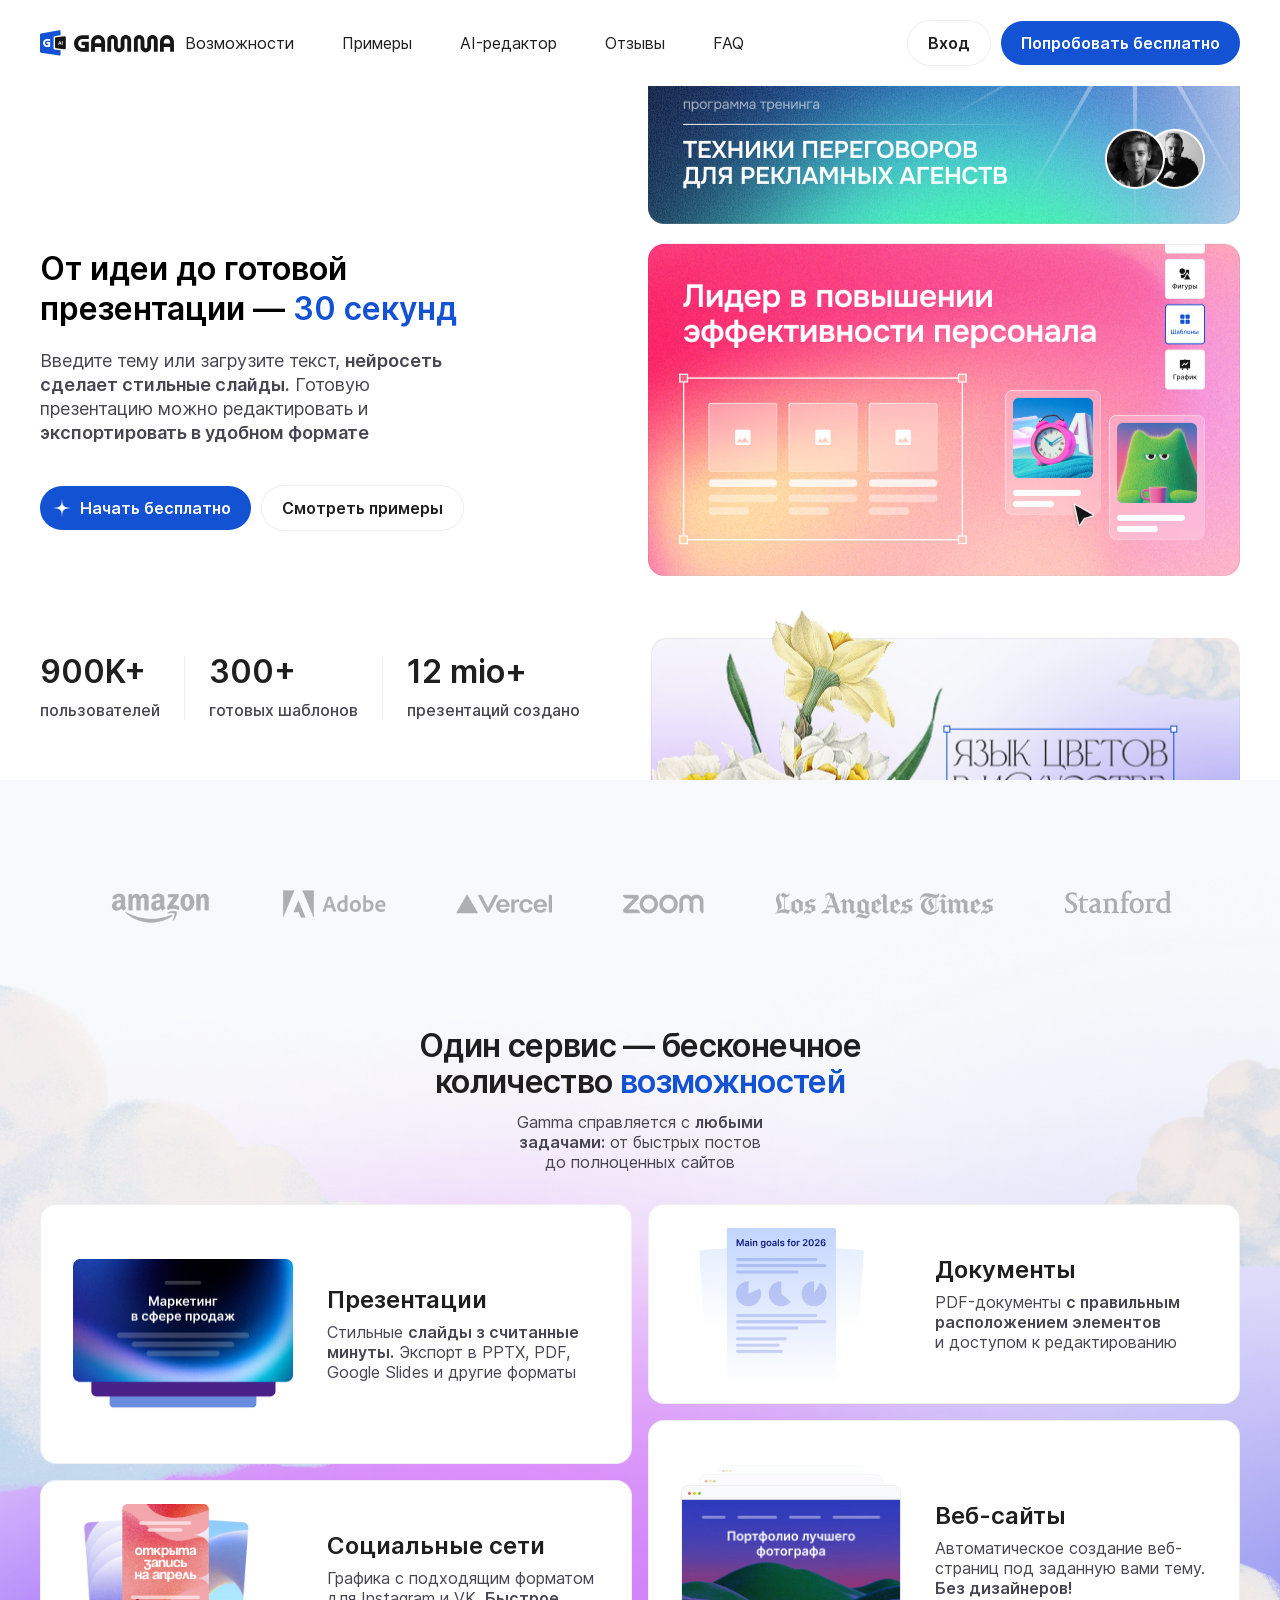
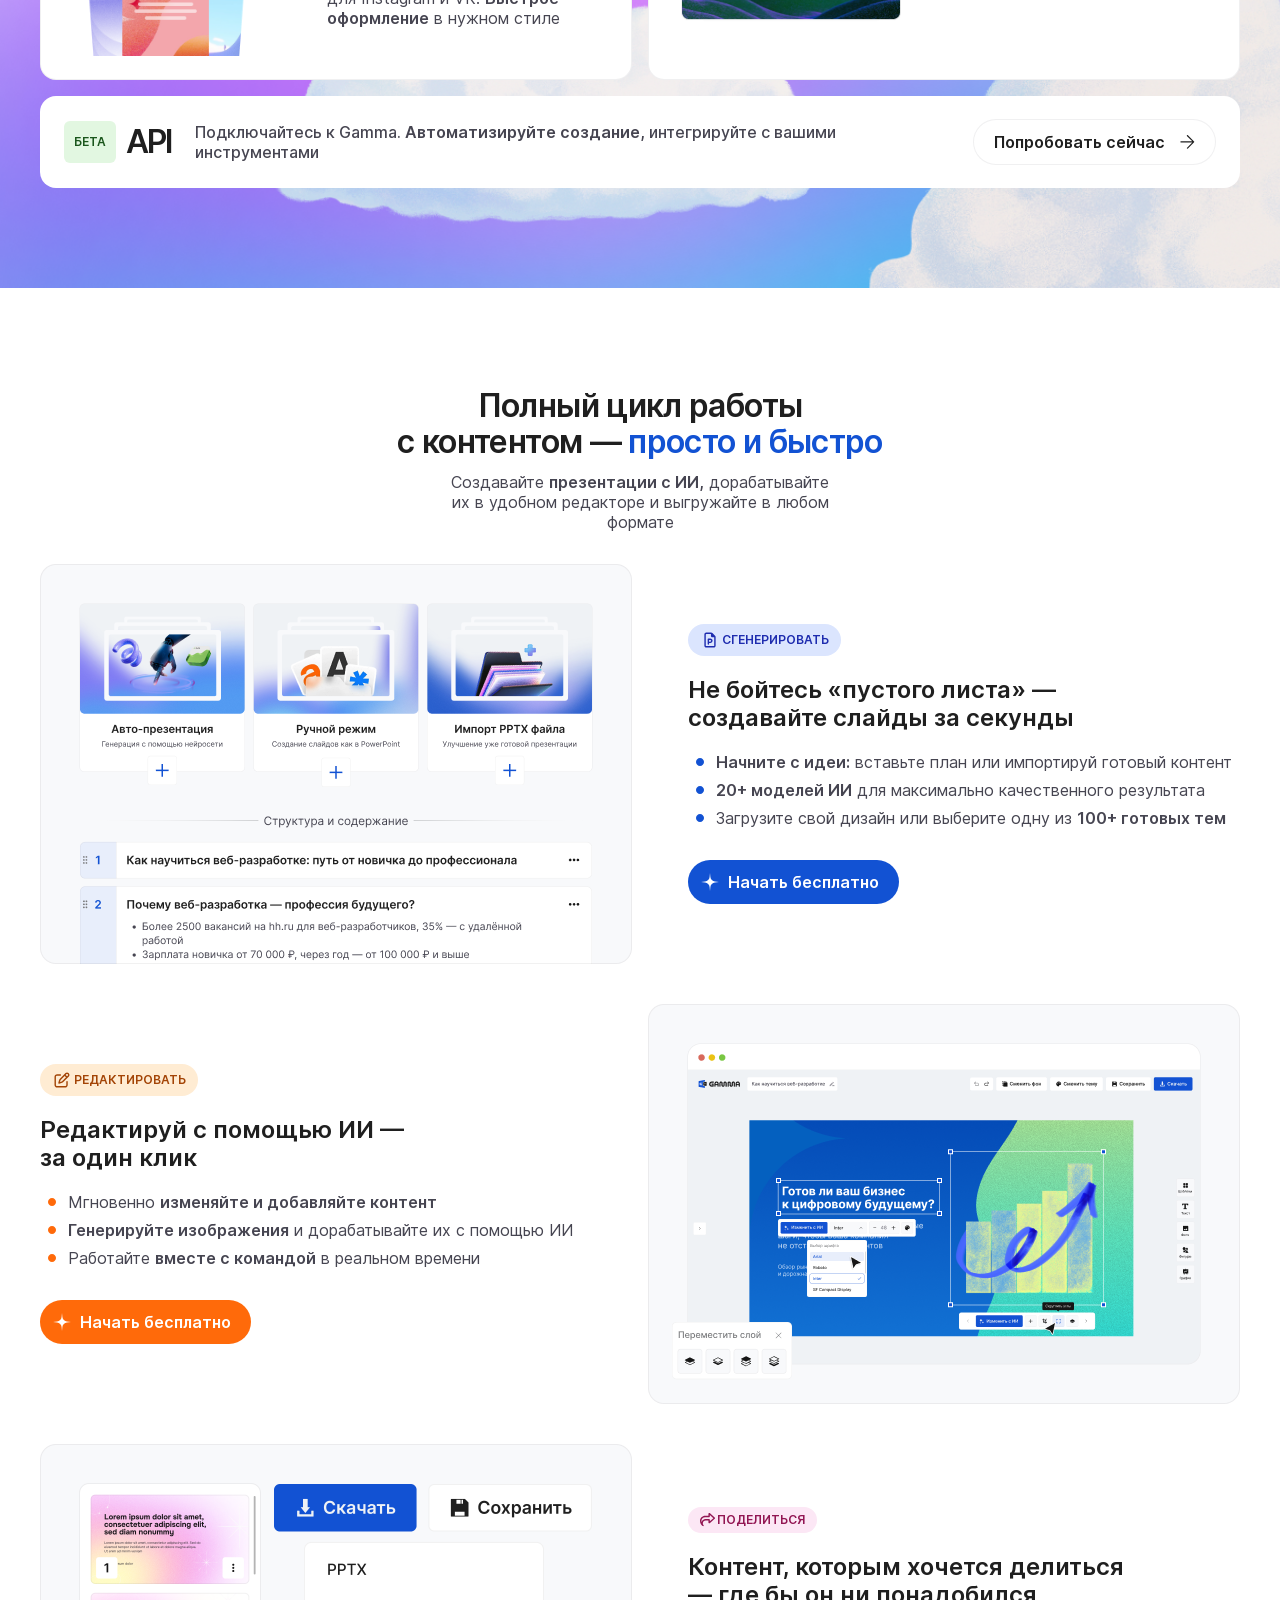
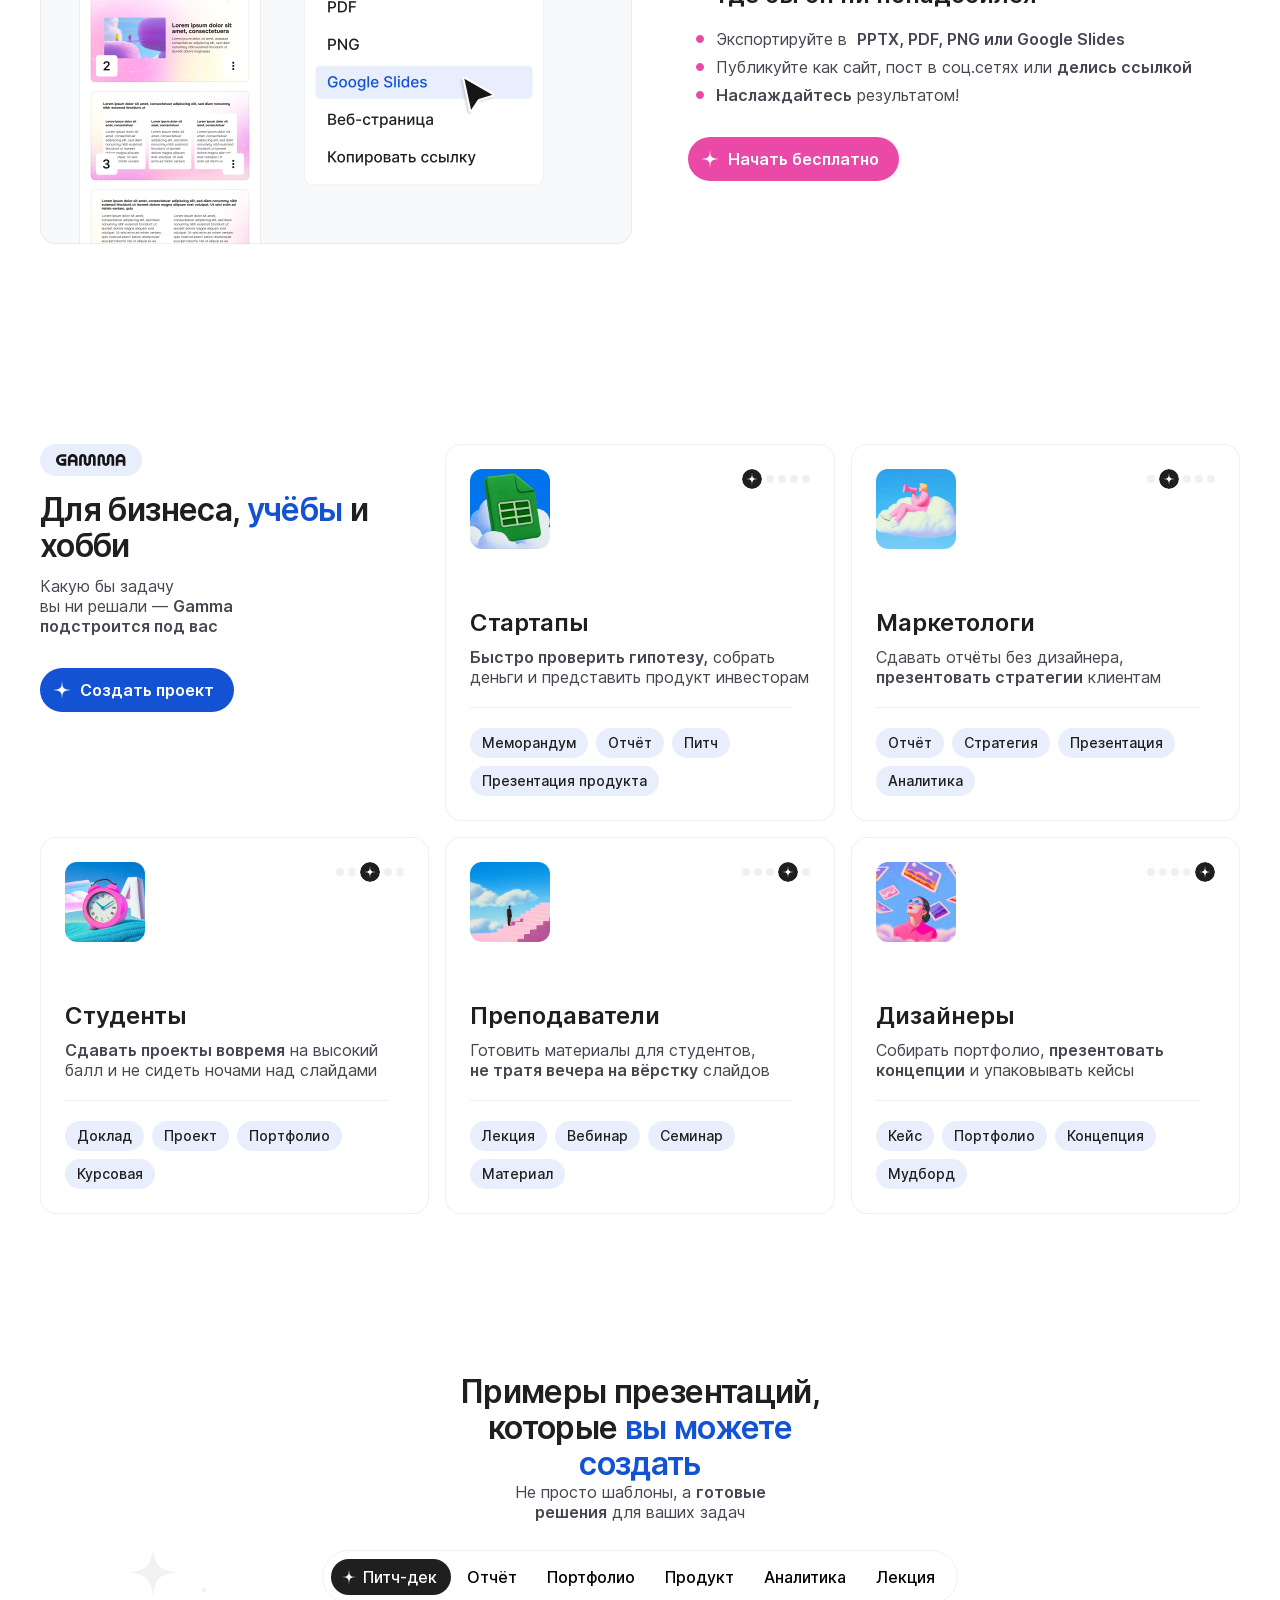
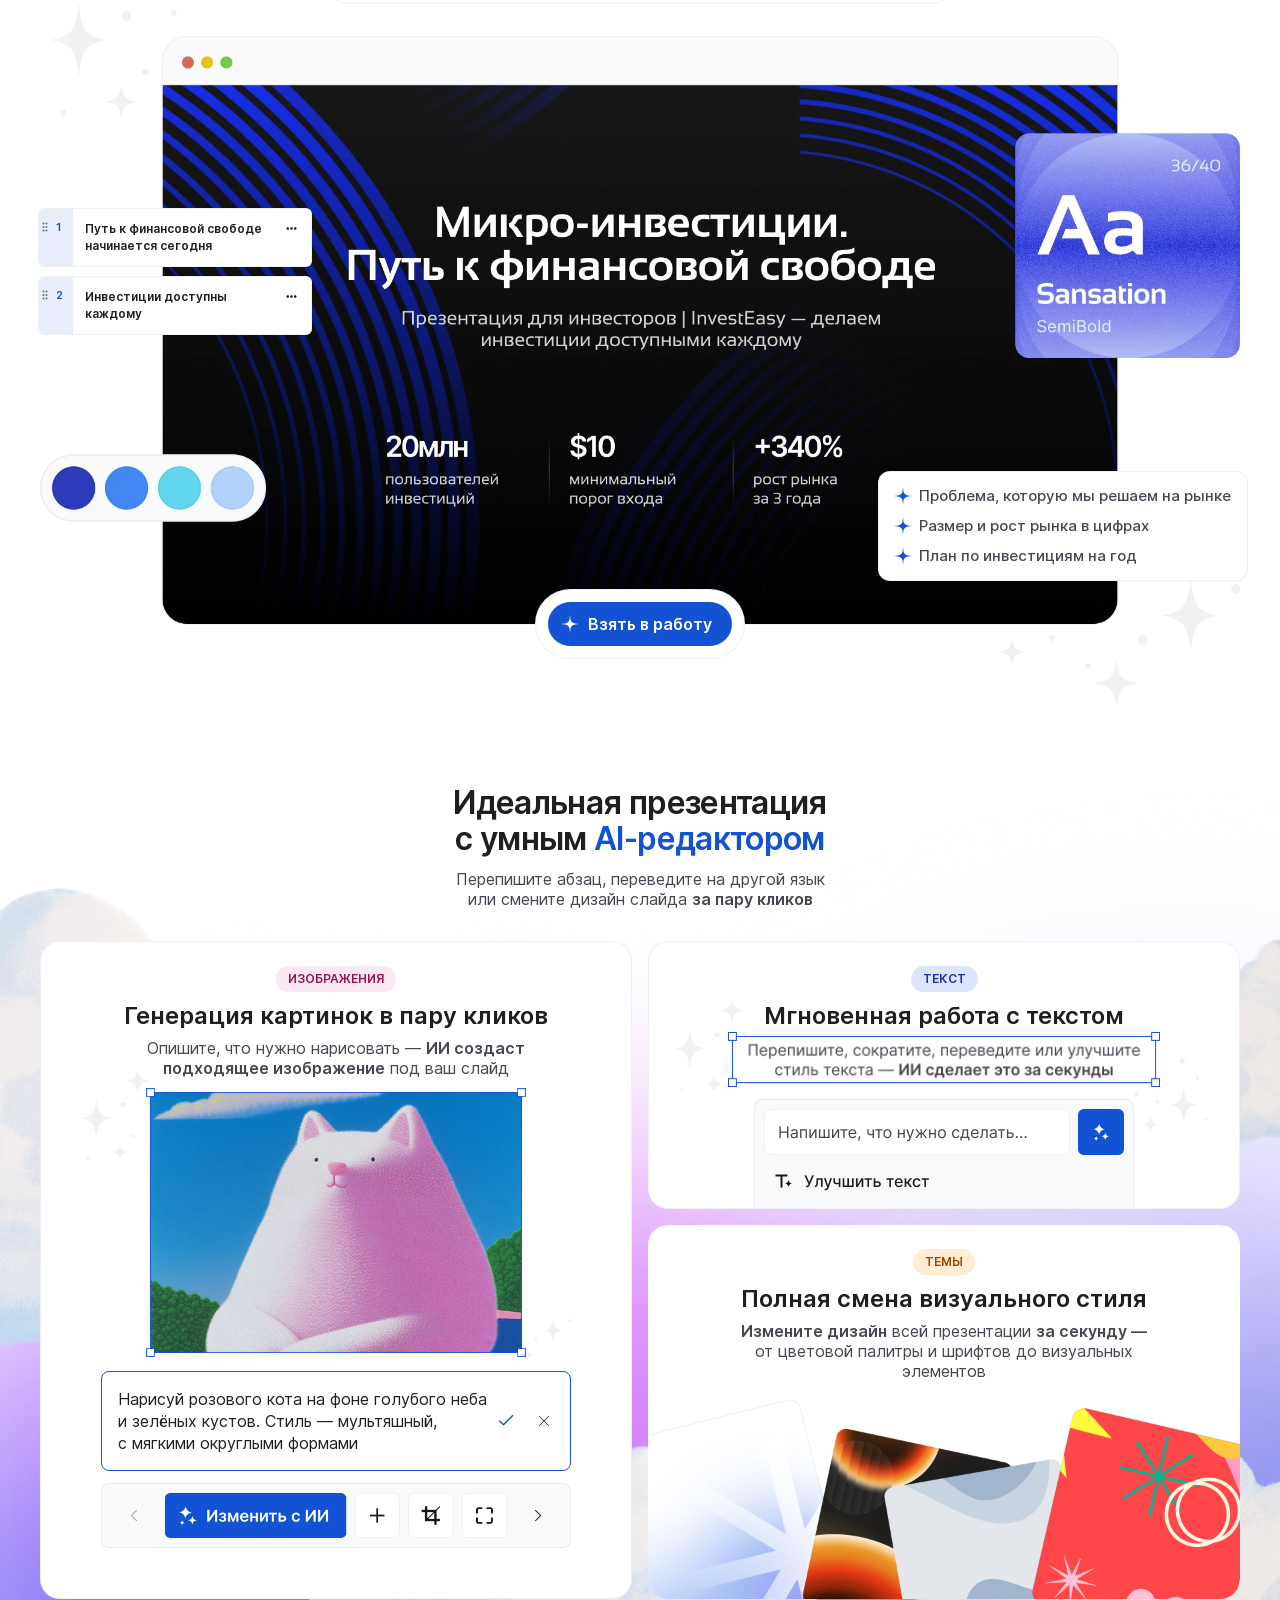
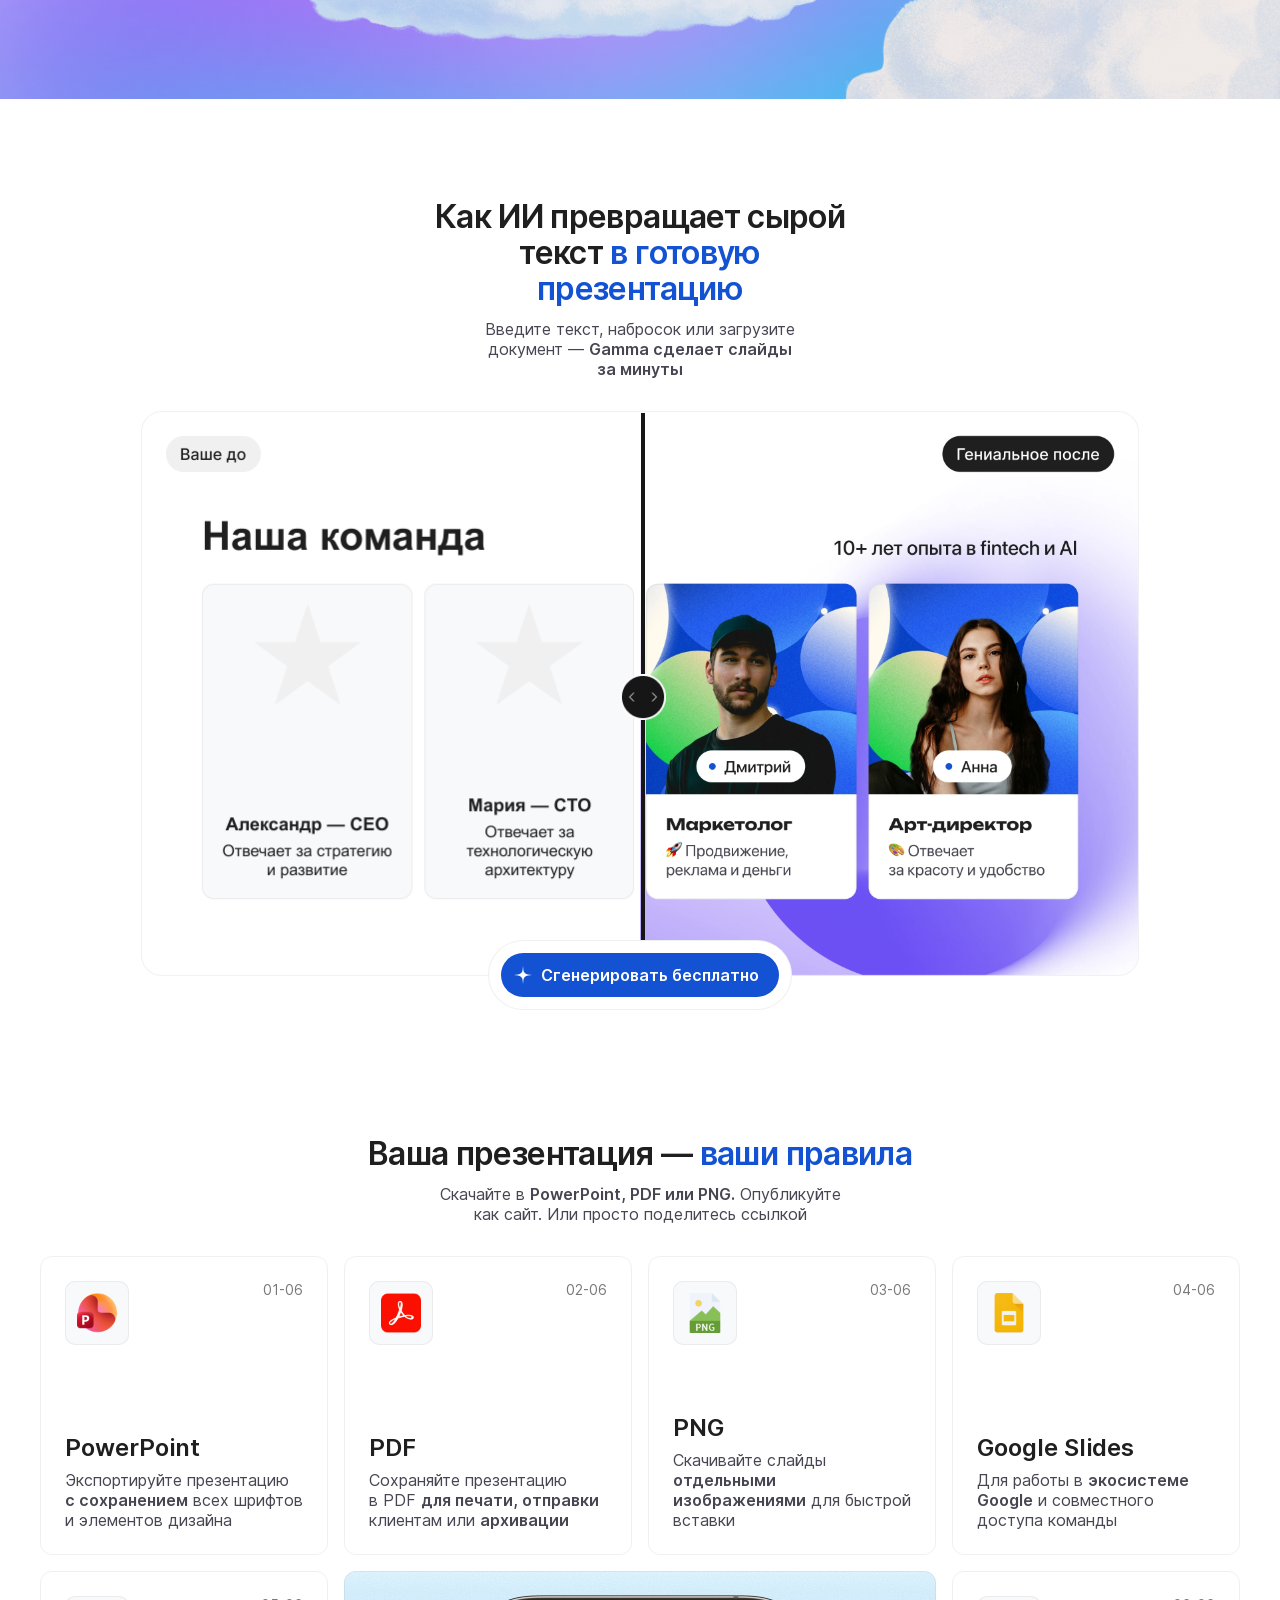
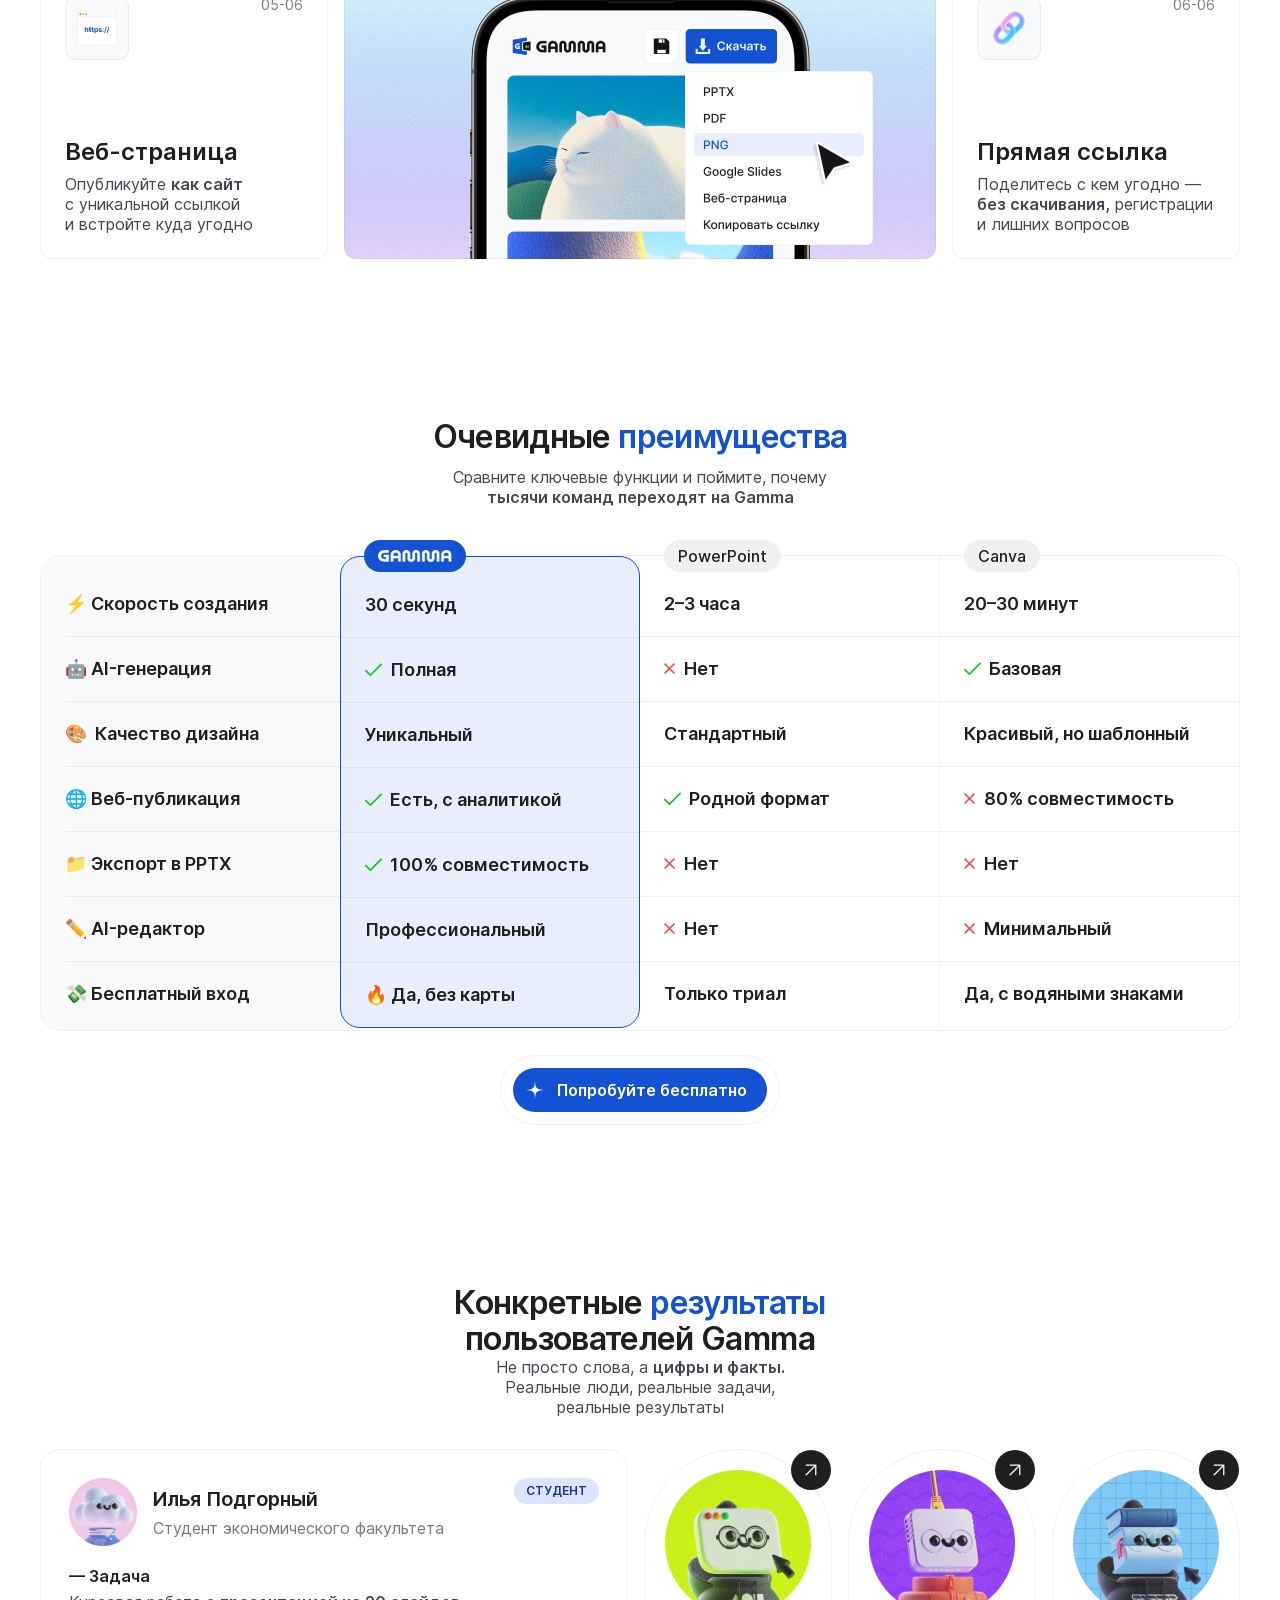
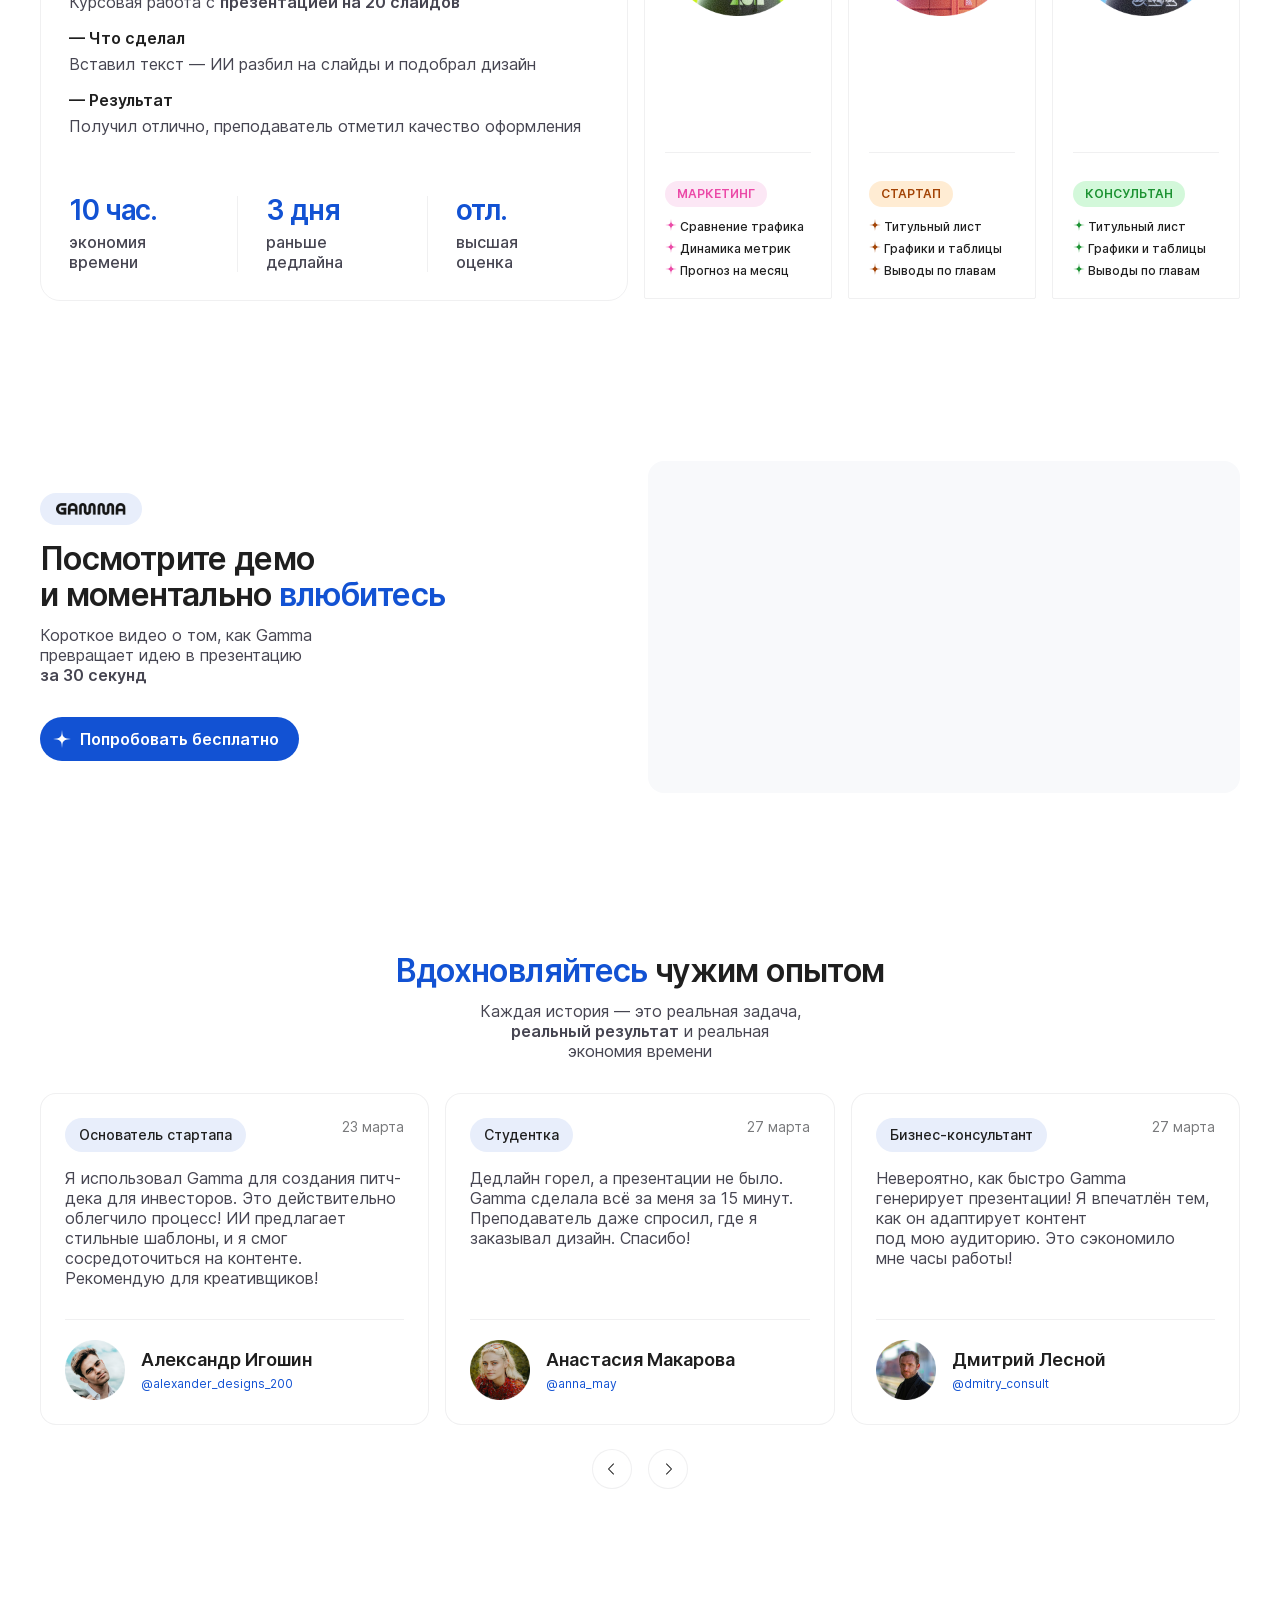
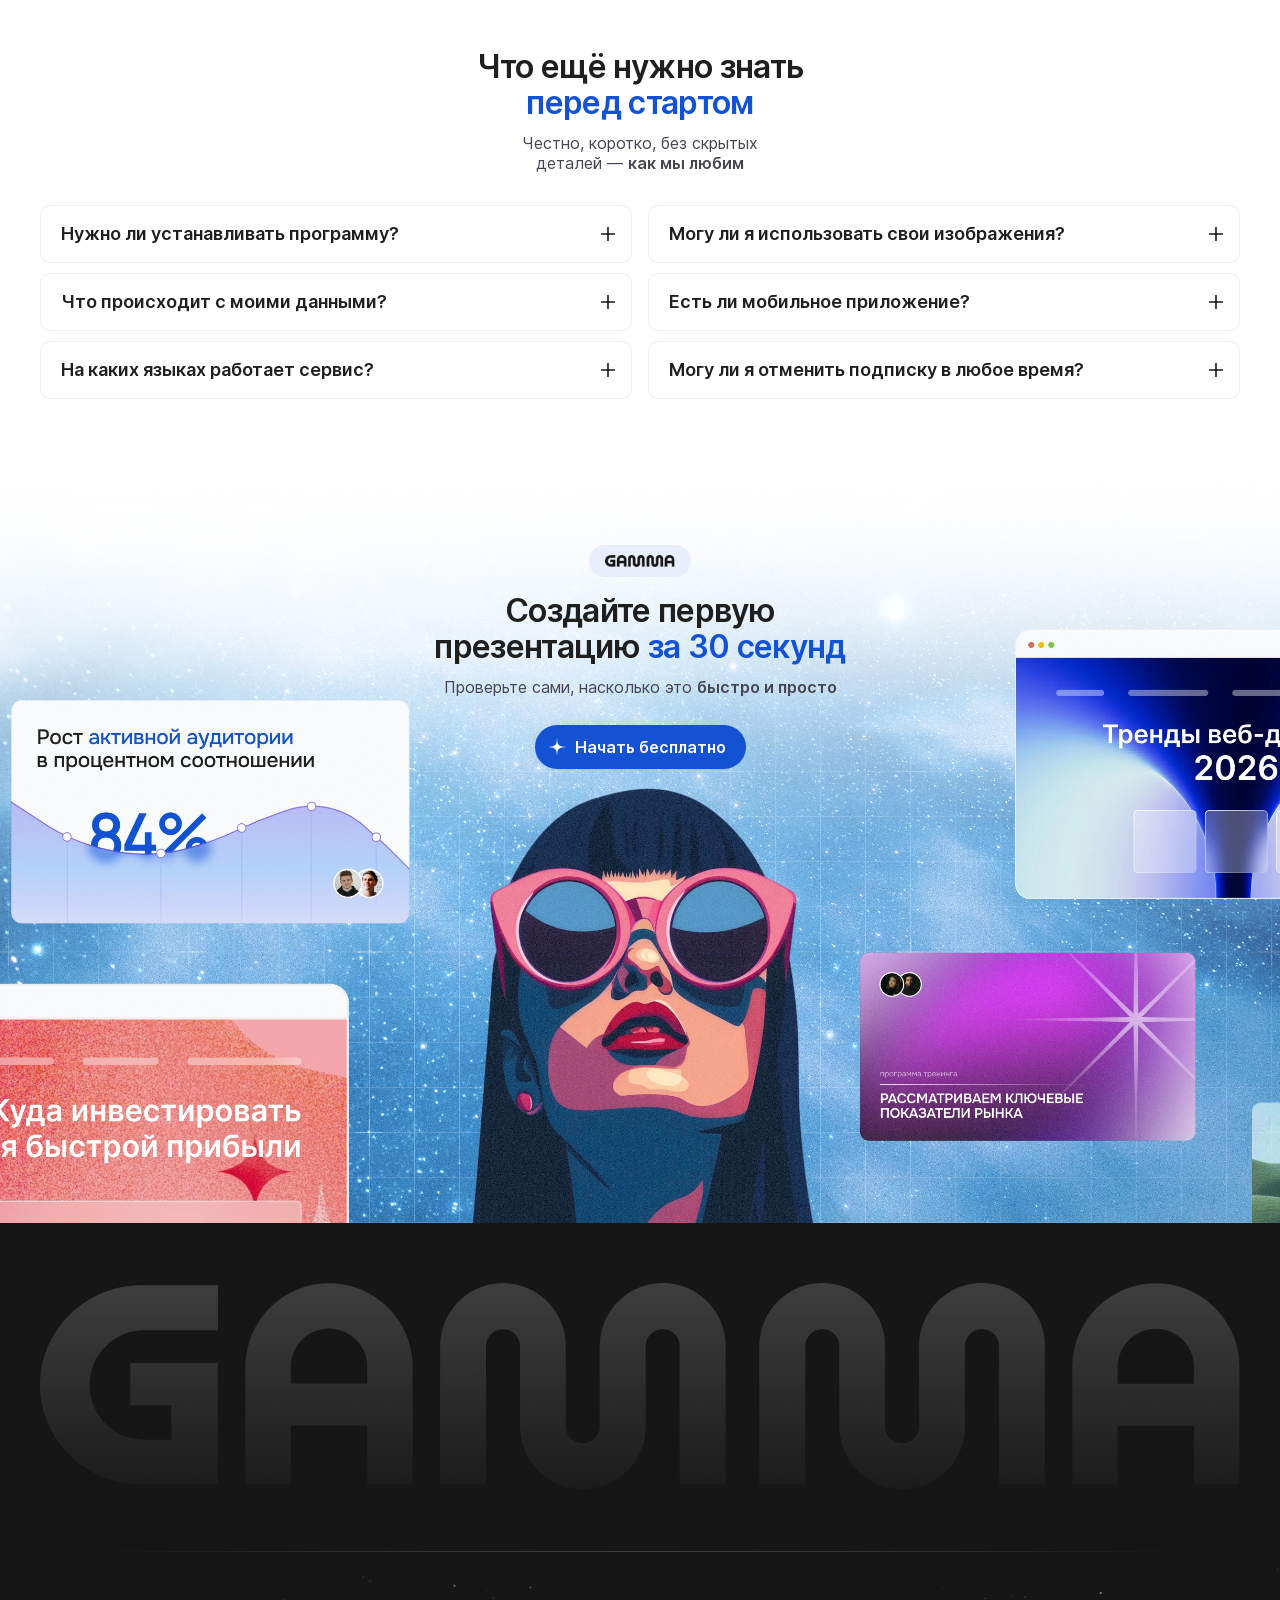
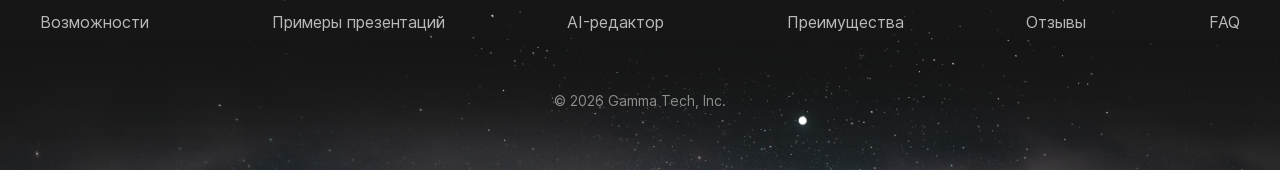
==== gamma-ru.html @ abd8bf88 "adderer" ====
<!DOCTYPE html>
<html lang="ru">
<head>
    <meta charset="UTF-8">
    <meta name="viewport"
          content="width=device-width, user-scalable=no, initial-scale=1.0, maximum-scale=1.0, minimum-scale=1.0">
    <meta http-equiv="X-UA-Compatible" content="ie=edge">
    <link href="https://cdn.jsdelivr.net/npm/@splidejs/splide@4.1.4/dist/css/splide.min.css" rel="stylesheet"/>
    <link rel="stylesheet" href="style.css">
    <title>Gamma</title>
</head>
<body>
<header>
    <div class="container">
        <div class="header-main G-align-center G-justify-between">
            <a href="#" class="logo G-flex"><img src="./assets/img/logo.svg" alt="Gamma"></a>
            <div class="menu-content">
                <div class="menu-mobile G-align-center">
                    <div class="nav-menu">
                        <ul class="menu-scroll G-align-center">
                            <li><a href="#">Возможности</a></li>
                            <li><a href="#">Примеры</a></li>
                            <li><a href="#">AI-редактор</a></li>
                            <li><a href="#">Отзывы</a></li>
                            <li><a href="#">FAQ</a></li>
                        </ul>

                    </div>
                    <div class="header-btn G-align-center">
                        <button class="btn-line G-center">Вход</button>
                        <button class="try-btn G-center">Попробовать бесплатно</button>
                    </div>
                </div>
            </div>
            <div class="btn-head-mob">
                <button class="try-btn G-center">Попробовать </button>
            </div>
            <div class="open-menu">
                <span></span>
                <span></span>
                <span></span>
            </div>
        </div>
    </div>
</header>

<section class="hero-sction">
    <div class="container">
        <div class="hero-body G-justify-between G-align-center">
            <div class="hero-description ">
                <h1>
                    От идеи до готовой презентации —  <span>30 секунд</span>
                </h1>
                <p>
                    Введите тему или загрузите текст, <span>нейросеть сделает стильные слайды.</span> Готовую презентацию можно редактировать и <span>экспортировать в удобном формате</span>
                </p>
                <div class="hero-btn G-align-center">
                    <button class="try-btn start-btn-blue  G-align-center">
                        <i class="icon-star"></i>
                        Начать бесплатно
                    </button>
                    <a href="#" class="btn-line">Смотреть примеры</a>
                </div>
            </div>
            <div class="splide" aria-labelledby="carousel-heading">
                <div class="splide__track">
                    <ul class="splide__list">
                        <li class="splide__slide">
                            <div class="hero-swiper-slide">
                                <img
                                        src="./assets/img/slide-card-1-mob.png"
                                        alt="photo"
                                        width=""
                                        height=""
                                        loading="eager"
                                        decoding="async"
                                />

                            </div>
                        </li>
                        <li class="splide__slide">
                            <div class="hero-swiper-slide hero-swiper-marg">
                                <img
                                        src="./assets/img/slide-card-2-mob.png"
                                        alt="photo"
                                        width=""
                                        height=""
                                        loading="eager"
                                        decoding="async"
                                />
                            </div>
                        </li>
                        <li class="splide__slide">
                            <div class="swiper-slide">
                                <div class="hero-swiper-slide">
                                    <img
                                            src="./assets/img/slide-card-3-mob.png"
                                            alt="photo"
                                            width=""
                                            height=""
                                            loading="eager"
                                            decoding="async"
                                    />
                                </div>
                            </div>
                        </li>
                    </ul>
                </div>
            </div>
        </div>
        <div class="hero-body-card G-flex">
            <div class="body-card-stat">
                <span>900K+</span>
                <p>пользователей</p>
            </div>
            <div class="body-card-stat">
                <span>300+</span>
                <p>готовых шаблонов</p>
            </div>
            <div class="body-card-stat">
                <span>12 mio+</span>
                <p>презентаций создано</p>
            </div>
        </div>
    </div>
</section>


<section class="possibilities" style="background-image: url('./assets/img/cloud-bg.png');">
    <div class="container">
        <div class="possibilities-content">
            <ul>
                <li>
                    <img src="./assets/img/amazon.png" alt="amazon">
                </li>
                <li>
                    <img src="./assets/img/adobe.png" alt="adobe">
                </li>
                <li>
                    <img src="./assets/img/vercel.png" alt="vercel">
                </li>
                <li>
                    <img src="./assets/img/zoom.png" alt="zoom">
                </li>
                <li>
                    <img src="./assets/img/los-angeles.png" alt="angeles">
                </li>
                <li>
                    <img src="./assets/img/stanford.png" alt="stanford">
                </li>
            </ul>
            <div class="possibilities-header G-flex-column G-align-center">
                <h2>Один сервис — бесконечное количество  <span>возможностей</span></h2>
                <p>Gamma справляется с <span>любыми задачами:</span> от быстрых постов до полноценных сайтов</p>
            </div>
            <div class="possibilities-card">
                <div class="possibilities-card-item long G-center">
                    <div class="possibilities-presentations possibilities-img">
                        <img src="./assets/img/marketing-mob.png" alt="marketing">
                    </div>
                    <div class="possibilities-card-info">
                        <h3>Презентации</h3>
                        <p>Стильные <span>слайды з считанные минуты.</span> Экспорт в PPTX, PDF, Google Slides и другие форматы</p>
                    </div>
                </div>
                <div class="possibilities-card-item short G-center">
                    <div class="possibilities-social-media possibilities-img">
                        <img src="./assets/img/social-media-ru.png" alt="social">
                    </div>
                    <div class="possibilities-card-info">
                        <h3>Социальные сети</h3>
                        <p>Графика с подходящим форматом для Instagram и VK. <span>Быстрое оформление</span> в нужном стиле</p>
                    </div>
                </div>
                <div class="possibilities-card-item short G-center">
                    <div class="possibilities-documents possibilities-img">
                        <img src="./assets/img/documents.png" alt="documents">
                    </div>
                    <div class="possibilities-card-info">
                        <h3>Документы</h3>
                        <p>PDF-документы <span>с правильным расположением элементов</span> и доступом к редактированию</p>
                    </div>
                </div>
                <div class="possibilities-card-item long G-center" style="height: 260px">
                    <div class="possibilities-websites possibilities-img">
                        <img src="./assets/img/websites-ru.png" alt="websites">
                    </div>
                    <div class="possibilities-card-info">
                        <h3>Веб-сайты</h3>
                        <p>Автоматическое создание веб-страниц под заданную вами тему.
                            <span>Без дизайнеров!</span>
                        </p>
                    </div>
                </div>
            </div>

            <div class="possibilities-mob">
                <div class="swiper possibilities-slider">
                    <div class="swiper-wrapper">
                        <div class="swiper-slide">
                            <div class="possibilities-card-item  G-center">
                                <div class="possibilities-presentations possibilities-img">
                                    <img src="./assets/img/marketing-mob.png" alt="marketing">
                                </div>
                                <div class="possibilities-card-info">
                                    <h3>Презентации</h3>
                                    <p>Стильные <span>слайды з считанные минуты.</span> Экспорт в PPTX, PDF, Google Slides и другие форматы</p>
                                </div>
                            </div>
                        </div>
                        <div class="swiper-slide">
                            <div class="possibilities-card-item  G-center">
                                <div class="possibilities-documents possibilities-img">
                                    <img src="./assets/img/documents.png" alt="documents">
                                </div>
                                <div class="possibilities-card-info">
                                    <h3>Документы</h3>
                                    <p>PDF-документы <span>с правильным расположением элементов</span> и доступом к редактированию</p>
                                </div>
                            </div>
                        </div>
                        <div class="swiper-slide">
                            <div class="possibilities-card-item  G-center">
                                <div class="possibilities-social-media possibilities-img">
                                    <img src="./assets/img/social-media-ru.png" alt="social">
                                </div>
                                <div class="possibilities-card-info">
                                    <h3>Социальные сети</h3>
                                    <p>Графика с подходящим форматом для Instagram и VK. <span>Быстрое оформление</span> в нужном стиле</p>
                                </div>
                            </div>
                        </div>
                        <div class="swiper-slide">
                            <div class="possibilities-card-item  G-center">
                                <div class="possibilities-websites possibilities-img">
                                    <img src="./assets/img/websites-ru.png" alt="websites">
                                </div>
                                <div class="possibilities-card-info">
                                    <h3>Веб-сайты</h3>
                                    <p>Автоматическое создание веб-страниц под заданную вами тему.
                                        <span>Без дизайнеров!</span>
                                    </p>
                                </div>
                            </div>
                        </div>
                    </div>
                </div>
                <div class="possibilities-pag swiper-pagination"></div>
            </div>

            <div class="possibilities-beta  G-justify-between G-align-center">
                <div class="beta-content  G-align-center">
                    <div class="beta-content-item  G-align-center">
                        <h5>БЕТА</h5>
                        <h4>API</h4>
                    </div>
                    <p>Подключайтесь к Gamma. <span>Автоматизируйте создание,</span> интегрируйте с вашими инструментами</p>
                </div>
                <a href="#" class="beta-btn G-align-center">Попробовать сейчас
                    <i class="icon-arrow-right"></i>
                </a>
            </div>
        </div>
    </div>
</section>

<section class="full-cycle">
    <div class="container">
        <div class="full-cycle-title G-flex-column G-align-center">
            <h2>Полный цикл работы с контентом — <span>просто и быстро</span></h2>
            <p>Создавайте <span>презентации с ИИ,</span> дорабатывайте их в удобном редакторе и выгружайте в любом формате
            </p>
        </div>
        <div class="full-cycle-content  G-justify-between G-flex-wrap">
            <div class="full-cycle-boxes G-align-center">
                <div class="full-cycle-card">
                    <img src="./assets/img/card-ru.png" alt="card">
                </div>
                <div class="full-cycle-card">
                    <div class="full-cycle-card-item">
						<span class="generate-btn G-align-center">
							<i class="icon-generate"></i>
							СГЕНЕРИРОВАТЬ
						</span>
                        <h3>Не бойтесь «пустого листа» — создавайте слайды за секунды</h3>
                        <ul class=" G-flex-column">
                            <li>
                                <i class="icon-round-blue"></i>
                                <span>Начните с идеи:</span> вставьте план или импортируй готовый контент
                            </li>
                            <li>
                                <i class="icon-round-blue"></i>
                                <span>20+ моделей ИИ</span> для максимально качественного результата
                            </li>
                            <li>
                                <i class="icon-round-blue"></i>
                                Загрузите свой дизайн или выберите одну из <span>100+ готовых тем</span>
                            </li>
                        </ul>
                        <button class="try-btn  G-align-center">
                            <i class="icon-star"></i>
                            Начать бесплатно
                        </button>
                    </div>
                </div>
            </div>
            <div class="full-cycle-boxes G-align-center">
                <div class="full-cycle-card">
                    <div class="full-cycle-edit">
						<span class="generate-btn edit-btn  G-align-center">
							<i class="icon-edit"></i>
							РЕДАКТИРОВАТЬ
						</span>
                        <h3>Редактируй с помощью ИИ — за один клик</h3>
                        <ul class="G-flex-column">
                            <li>
                                <i class="icon-round-orange"></i>
                                Мгновенно <span>изменяйте и добавляйте контент</span>
                            </li>
                            <li>
                                <i class="icon-round-orange"></i>
                                <span>Генерируйте изображения</span> и дорабатывайте их с помощью ИИ
                            </li>
                            <li>
                                <i class="icon-round-orange"></i>
                                Работайте <span>вместе с командой</span> в реальном времени
                            </li>
                        </ul>
                        <button class="try-btn start-btn-orange  G-align-center">
                            <i class="icon-star"></i>
                            Начать бесплатно
                        </button>
                    </div>
                </div>
                <div class="full-cycle-card">
                    <img src="./assets/img/card2-ru.png" alt="card2">
                </div>
            </div>
            <div class="full-cycle-boxes G-align-center">
                <div class="full-cycle-card">
                    <img src="./assets/img/card3-ru.png" alt="card3">
                </div>
                <div class="full-cycle-card">
                    <div class="full-cycle-card-item">
						<span class="generate-btn share-btn  G-align-center">
							<i class="icon-share"></i>
							ПОДЕЛИТЬСЯ
						</span>
                        <h3>Контент, которым хочется делиться —
                            где бы он ни понадобился</h3>
                        <ul class="G-flex-column">
                            <li>
                                <i class="icon-round"></i>
                                Экспортируйте в  <span>PPTX, PDF, PNG или Google Slides</span>
                            </li>
                            <li>
                                <i class="icon-round"></i>
                                Публикуйте как сайт, пост в соц.сетях или <span>делись ссылкой</span>
                            </li>
                            <li>
                                <i class="icon-round"></i>
                                <span>Наслаждайтесь</span> результатом!
                            </li>
                        </ul>
                        <button class="try-btn start-btn-purple G-align-center">
                            <i class="icon-star"></i>
                            Начать бесплатно
                        </button>
                    </div>
                </div>
            </div>
        </div>
    </div>
</section>
<section class="business-study">
    <div class="container">

        <div class="gamma-content-mobile">
            <span class="gamma-content-btn G-center">
                <i class="icon-gamma"></i>
            </span>
            <h2>Для бизнеса,
                <span>учёбы</span> и хобби</h2>
            <p>Какую бы задачу вы ни решали — <span>Gamma подстроится под вас</span></p>

        </div>

        <div class="business-study-content G-justify-between G-flex-wrap">
            <div class="gamma-content">
				<span class="gamma-content-btn G-center">
					<i class="icon-gamma"></i>
				</span>
                <h2>Для бизнеса,
                    <span>учёбы</span> и хобби</h2>
                <p>Какую бы задачу вы ни решали — <span>Gamma подстроится под вас</span></p>
                <button class="try-btn  G-align-center">
                    <i class="icon-star"></i>
                    Создать проект
                </button>
            </div>
            <div class="gamma-content gamma-content-card">
                <div class="gamma-content-card-item  G-align-start G-justify-between">
                    <div class="app-icon">
                        <img src="./assets/img/wed.png" alt="Icon">
                    </div>
                    <div class="slider-dots  G-align-center">
                        <span class="dot active"></span>
                        <span class="dot"></span>
                        <span class="dot"></span>
                        <span class="dot"></span>
                        <span class="dot"></span>
                    </div>
                </div>
                <div class="gamma-content-startup">
                    <h3>Стартапы</h3>
                    <p><span>Быстро проверить гипотезу,</span> собрать деньги и представить продукт инвесторам</p>
                </div>
                <div class="gamma-content-card-footer  G-flex-wrap">
                    <span class="chip">Меморандум</span>
                    <span class="chip">Отчёт</span>
                    <span class="chip">Питч</span>
                    <span class="chip">Презентация продукта</span>
                </div>
            </div>
            <div class="gamma-content gamma-content-card">
                <div class="gamma-content-card-item  G-align-start G-justify-between">
                    <div class="app-icon">
                        <img src="./assets/img/marketers.png" alt="Icon">
                    </div>
                    <div class="slider-dots  G-align-center">
                        <span class="dot"></span>
                        <span class="dot active"></span>
                        <span class="dot"></span>
                        <span class="dot"></span>
                        <span class="dot"></span>
                    </div>
                </div>
                <div class="gamma-content-startup">
                    <h3>Маркетологи</h3>
                    <p>Сдавать отчёты без дизайнера, <span>презентовать стратегии</span> клиентам</p>
                </div>
                <div class="gamma-content-card-footer  G-flex-wrap">
                    <span class="chip">Отчёт</span>
                    <span class="chip">Стратегия</span>
                    <span class="chip">Презентация</span>
                    <span class="chip">Аналитика</span>
                </div>
            </div>
            <div class="gamma-content gamma-content-card">
                <div class="gamma-content-card-item  G-align-start G-justify-between">
                    <div class="app-icon">
                        <img src="./assets/img/students.png" alt="students">
                    </div>
                    <div class="slider-dots  G-align-center">
                        <span class="dot"></span>
                        <span class="dot"></span>
                        <span class="dot active"></span>
                        <span class="dot"></span>
                        <span class="dot"></span>
                    </div>
                </div>
                <div class="gamma-content-startup">
                    <h3>Студенты</h3>
                    <p><span>Сдавать проекты вовремя</span> на высокий балл и не сидеть ночами над слайдами</p>
                </div>
                <div class="gamma-content-card-footer  G-flex-wrap">
                    <span class="chip">Доклад</span>
                    <span class="chip">Проект</span>
                    <span class="chip">Портфолио</span>
                    <span class="chip">Курсовая</span>
                </div>
            </div>
            <div class="gamma-content gamma-content-card">
                <div class="gamma-content-card-item  G-align-start G-justify-between">
                    <div class="app-icon">
                        <img src="./assets/img/teachers.png" alt="Icon">
                    </div>
                    <div class="slider-dots  G-align-center">
                        <span class="dot"></span>
                        <span class="dot"></span>
                        <span class="dot"></span>
                        <span class="dot active"></span>
                        <span class="dot"></span>
                    </div>
                </div>
                <div class="gamma-content-startup">
                    <h3>Преподаватели</h3>
                    <p>Готовить материалы для студентов, <span>не тратя вечера на вёрстку</span> слайдов</p>
                </div>
                <div class="gamma-content-card-footer  G-flex-wrap">
                    <span class="chip">Лекция</span>
                    <span class="chip">Вебинар</span>
                    <span class="chip">Семинар</span>
                    <span class="chip">Материал</span>
                </div>
            </div>
            <div class="gamma-content gamma-content-card">
                <div class="gamma-content-card-item  G-align-start G-justify-between">
                    <div class="app-icon">
                        <img src="./assets/img/designers.png" alt="Icon">
                    </div>
                    <div class="slider-dots  G-align-center">
                        <span class="dot"></span>
                        <span class="dot"></span>
                        <span class="dot"></span>
                        <span class="dot"></span>
                        <span class="dot active"></span>
                    </div>
                </div>
                <div class="gamma-content-startup">
                    <h3>Дизайнеры</h3>
                    <p>Собирать портфолио, <span>презентовать концепции</span> и упаковывать кейсы</p>
                </div>
                <div class="gamma-content-card-footer  G-flex-wrap">
                    <span class="chip">Кейс</span>
                    <span class="chip">Портфолио</span>
                    <span class="chip">Концепция</span>
                    <span class="chip">Мудборд</span>
                </div>
            </div>
        </div>

        <div class="gamma-content-rel">
            <div class="swiper gamma-content-slider">
                <div class="swiper-wrapper">
                    <div class="swiper-slide">
                        <div class="gamma-content gamma-content-card">
                            <div class="gamma-content-card-item  G-align-start G-justify-between">
                                <div class="app-icon">
                                    <img src="./assets/img/wed.png" alt="Icon">
                                </div>
                                <div class="slider-dots  G-align-center">
                                    <span class="dot active"></span>
                                    <span class="dot"></span>
                                    <span class="dot"></span>
                                    <span class="dot"></span>
                                    <span class="dot"></span>
                                </div>
                            </div>
                            <div class="gamma-content-startup">
                                <h3>Стартапы</h3>
                                <p><span>Быстро проверить гипотезу,</span> собрать деньги и представить продукт инвесторам</p>
                            </div>
                            <div class="gamma-content-card-footer  G-flex-wrap">
                                <span class="chip">Меморандум</span>
                                <span class="chip">Отчёт</span>
                                <span class="chip">Питч</span>
                                <span class="chip">Презентация продукта</span>
                            </div>
                        </div>
                    </div>
                    <div class="swiper-slide">
                        <div class="gamma-content gamma-content-card">
                            <div class="gamma-content-card-item  G-align-start G-justify-between">
                                <div class="app-icon">
                                    <img src="./assets/img/marketers.png" alt="Icon">
                                </div>
                                <div class="slider-dots  G-align-center">
                                    <span class="dot"></span>
                                    <span class="dot active"></span>
                                    <span class="dot"></span>
                                    <span class="dot"></span>
                                    <span class="dot"></span>
                                </div>
                            </div>
                            <div class="gamma-content-startup">
                                <h3>Маркетологи</h3>
                                <p>Сдавать отчёты без дизайнера, <span>презентовать стратегии</span> клиентам</p>
                            </div>
                            <div class="gamma-content-card-footer  G-flex-wrap">
                                <span class="chip">Отчёт</span>
                                <span class="chip">Стратегия</span>
                                <span class="chip">Презентация</span>
                                <span class="chip">Аналитика</span>
                            </div>
                        </div>
                    </div>
                    <div class="swiper-slide">
                        <div class="gamma-content gamma-content-card">
                            <div class="gamma-content-card-item  G-align-start G-justify-between">
                                <div class="app-icon">
                                    <img src="./assets/img/students.png" alt="students">
                                </div>
                                <div class="slider-dots  G-align-center">
                                    <span class="dot"></span>
                                    <span class="dot"></span>
                                    <span class="dot active"></span>
                                    <span class="dot"></span>
                                    <span class="dot"></span>
                                </div>
                            </div>
                            <div class="gamma-content-startup">
                                <h3>Студенты</h3>
                                <p><span>Сдавать проекты вовремя</span> на высокий балл и не сидеть ночами над слайдами</p>
                            </div>
                            <div class="gamma-content-card-footer  G-flex-wrap">
                                <span class="chip">Доклад</span>
                                <span class="chip">Проект</span>
                                <span class="chip">Портфолио</span>
                                <span class="chip">Курсовая</span>
                            </div>
                        </div>
                    </div>
                    <div class="swiper-slide">
                        <div class="gamma-content gamma-content-card">
                            <div class="gamma-content-card-item  G-align-start G-justify-between">
                                <div class="app-icon">
                                    <img src="./assets/img/teachers.png" alt="Icon">
                                </div>
                                <div class="slider-dots  G-align-center">
                                    <span class="dot"></span>
                                    <span class="dot"></span>
                                    <span class="dot"></span>
                                    <span class="dot active"></span>
                                    <span class="dot"></span>
                                </div>
                            </div>
                            <div class="gamma-content-startup">
                                <h3>Преподаватели</h3>
                                <p>Готовить материалы для студентов, <span>не тратя вечера на вёрстку</span> слайдов</p>
                            </div>
                            <div class="gamma-content-card-footer  G-flex-wrap">
                                <span class="chip">Лекция</span>
                                <span class="chip">Вебинар</span>
                                <span class="chip">Семинар</span>
                                <span class="chip">Материал</span>
                            </div>
                        </div>
                    </div>
                    <div class="swiper-slide">
                        <div class="gamma-content gamma-content-card">
                            <div class="gamma-content-card-item  G-align-start G-justify-between">
                                <div class="app-icon">
                                    <img src="./assets/img/designers.png" alt="Icon">
                                </div>
                                <div class="slider-dots  G-align-center">
                                    <span class="dot"></span>
                                    <span class="dot"></span>
                                    <span class="dot"></span>
                                    <span class="dot"></span>
                                    <span class="dot active"></span>
                                </div>
                            </div>
                            <div class="gamma-content-startup">
                                <h3>Дизайнеры</h3>
                                <p>Собирать портфолио, <span>презентовать концепции</span> и упаковывать кейсы</p>
                            </div>
                            <div class="gamma-content-card-footer  G-flex-wrap">
                                <span class="chip">Кейс</span>
                                <span class="chip">Портфолио</span>
                                <span class="chip">Концепция</span>
                                <span class="chip">Мудборд</span>
                            </div>
                        </div>
                    </div>
                </div>
            </div>
            <div class="gamma-pag swiper-pagination"></div>
        </div>
    </div>
</section>
<section class="micro-investments section-padding">
    <div class="container">
        <div class="micro-invest-cont G-flex-column G-align-center">
            <h2>Примеры презентаций, которые <span>вы можете создать</span></h2>
            <p>Не просто шаблоны, а <span>готовые решения</span> для ваших задач</p>

        </div>
        <div class="micro-invest-rel">
            <div class="micro-invest-item">
                <ul class="G-align-center G-justify-between">
                    <li class="micro-invest-click active" data-catalog="Pitch">
                        <i class="icon-dot-white"></i>
                        Питч-дек
                    </li>
                    <li class="micro-invest-click" data-catalog="Report">
                        <i class="icon-dot-white"></i>
                        Отчёт
                    </li>
                    <li class="micro-invest-click" data-catalog="Portfolio">
                        <i class="icon-dot-white"></i>
                        Портфолио
                    </li>
                    <li class="micro-invest-click" data-catalog="Product">
                        <i class="icon-dot-white"></i>
                        Продукт
                    </li>
                    <li class="micro-invest-click" data-catalog="Analytics">
                        <i class="icon-dot-white"></i>
                        Аналитика
                    </li>
                    <li class="micro-invest-click" data-catalog="Lecture">
                        <i class="icon-dot-white"></i>
                        Лекция
                    </li>
                </ul>
            </div>
        </div>

        <div class="micro-invest-js">
            <div class="micro-invest-tabs active" data-catalog="Pitch">
                <div class="micro-investments-img">
                    <img src="./assets/img/micro-ru.webp" alt="micro">
                    <div class="invest-tabs-col G-flex-column">
                        <div class="invest-tabs-box G-flex">
                            <div class="invest-tabs-fon">
                                <i class="icon-keter"></i>
                                <span>1</span>
                            </div>
                            <div class="invest-tabs-name G-align-start G-justify-between">
                                <h4>Путь к финансовой свободе начинается сегодня</h4>
                                <i class="icon-ket"></i>
                            </div>
                        </div>
                        <div class="invest-tabs-box G-flex">
                            <div class="invest-tabs-fon">
                                <i class="icon-keter"></i>
                                <span> 2</span>
                            </div>
                            <div class="invest-tabs-name G-align-start G-justify-between">
                                <h4>Инвестиции доступны каждому</h4>
                                <i class="icon-ket"></i>
                            </div>
                        </div>
                    </div>
                    <div class="invest-tabs-text">
                        <ul>
                            <li><i class="icon-stars"></i> Проблема, которую мы решаем на рынке</li>
                            <li><i class="icon-stars"></i> Размер и рост рынка в цифрах</li>
                            <li><i class="icon-stars"></i> План по инвестициям на год</li>
                        </ul>
                    </div>
                    <div class="micro-invest-btn">
                        <button class="try-btn start-btn-blue  G-align-center">
                            <i class="icon-star"></i>
                            Взять в работу
                        </button>
                    </div>
                </div>
            </div>
            <div class="micro-invest-tabs" data-catalog="Report">
                <div class="micro-investments-img">
                    <img src="./assets/img/micro-1ru.webp" alt="micro">
                    <div class="invest-tabs-col G-flex-column">
                        <div class="invest-tabs-box G-flex">
                            <div class="invest-tabs-fon">
                                <i class="icon-keter"></i>
                                <span>2</span>
                            </div>
                            <div class="invest-tabs-name G-align-start G-justify-between">
                                <h4>Ключевые цифры квартала</h4>
                                <i class="icon-ket"></i>
                            </div>
                        </div>
                        <div class="invest-tabs-box G-flex">
                            <div class="invest-tabs-fon">
                                <i class="icon-keter"></i>
                                <span> 3</span>
                            </div>
                            <div class="invest-tabs-name G-align-start G-justify-between">
                                <h4>Динамика по месяцам (график)</h4>
                                <i class="icon-ket"></i>
                            </div>
                        </div>
                    </div>
                    <div class="invest-tabs-text">
                        <ul>
                            <li><i class="icon-stars"></i> Прогноз и цели на следующий период</li>
                            <li><i class="icon-stars"></i> Динамика продаж по месяцам</li>
                            <li><i class="icon-stars"></i> Основные проблемы и риски</li>
                        </ul>
                    </div>
                    <div class="micro-invest-btn">
                        <button class="try-btn start-btn-blue  G-align-center">
                            <i class="icon-star"></i>
                            Взять в работу
                        </button>
                    </div>
                </div>
            </div>
            <div class="micro-invest-tabs" data-catalog="Portfolio">
                <div class="micro-investments-img">
                    <img src="./assets/img/micro-3-ru.png" alt="micro">
                    <div class="invest-tabs-col G-flex-column">
                        <div class="invest-tabs-box G-flex">
                            <div class="invest-tabs-fon">
                                <i class="icon-keter"></i>
                                <span>2</span>
                            </div>
                            <div class="invest-tabs-name G-align-start G-justify-between">
                                <h4>Цвета и шрифты бренда:
                                    палитра и типографика</h4>
                                <i class="icon-ket"></i>
                            </div>
                        </div>
                        <div class="invest-tabs-box G-flex">
                            <div class="invest-tabs-fon">
                                <i class="icon-keter"></i>
                                <span> 3</span>
                            </div>
                            <div class="invest-tabs-name G-align-start G-justify-between">
                                <h4>Как это работает: примеры в жизни</h4>
                                <i class="icon-ket"></i>
                            </div>
                        </div>
                    </div>
                    <div class="invest-tabs-text">
                        <ul>
                            <li><i class="icon-stars"></i> Используемые инструменты и навыки</li>
                            <li><i class="icon-stars"></i> Кейсы с конкретными результатами</li>
                            <li><i class="icon-stars"></i> Контакты и ссылки на соцсети</li>
                        </ul>
                    </div>
                    <div class="micro-invest-btn">
                        <button class="try-btn start-btn-blue  G-align-center">
                            <i class="icon-star"></i>
                            Взять в работу
                        </button>
                    </div>
                </div>
            </div>
            <div class="micro-invest-tabs" data-catalog="Product">
                <div class="micro-investments-img">
                    <img src="./assets/img/micro-4-ru.webp" alt="micro">
                    <div class="invest-tabs-col G-flex-column">
                        <div class="invest-tabs-box G-flex">
                            <div class="invest-tabs-fon">
                                <i class="icon-keter"></i>
                                <span>3</span>
                            </div>
                            <div class="invest-tabs-name G-align-start G-justify-between">
                                <h4>Проблема: спишь, но не высыпаешься</h4>
                                <i class="icon-ket"></i>
                            </div>
                        </div>
                        <div class="invest-tabs-box G-flex">
                            <div class="invest-tabs-fon">
                                <i class="icon-keter"></i>
                                <span> 4</span>
                            </div>
                            <div class="invest-tabs-name G-align-start G-justify-between">
                                <h4>Решение: браслет, который анализирует фазы сна</h4>
                                <i class="icon-ket"></i>
                            </div>
                        </div>
                    </div>
                    <div class="invest-tabs-text">
                        <ul>
                            <li><i class="icon-stars"></i> Главные преимущества и фишки продукта</li>
                            <li><i class="icon-stars"></i> Проблема, которую решает продукт</li>
                            <li><i class="icon-stars"></i> Решение и ключевая ценность</li>
                        </ul>
                    </div>
                    <div class="micro-invest-btn">
                        <button class="try-btn start-btn-blue  G-align-center">
                            <i class="icon-star"></i>
                            Взять в работу
                        </button>
                    </div>
                </div>
            </div>
            <div class="micro-invest-tabs" data-catalog="Analytics">
                <div class="micro-investments-img">
                    <img src="./assets/img/micro-5-ru.webp" alt="micro">
                    <div class="invest-tabs-col G-flex-column">
                        <div class="invest-tabs-box G-flex">
                            <div class="invest-tabs-fon">
                                <i class="icon-keter"></i>
                                <span>1</span>
                            </div>
                            <div class="invest-tabs-name G-align-start G-justify-between">
                                <h4>Аналитика продаж: главное за квартал</h4>
                                <i class="icon-ket"></i>
                            </div>
                        </div>
                        <div class="invest-tabs-box G-flex">
                            <div class="invest-tabs-fon">
                                <i class="icon-keter"></i>
                                <span> 2</span>
                            </div>
                            <div class="invest-tabs-name G-align-start G-justify-between">
                                <h4>Ключевые метрики и KPI</h4>
                                <i class="icon-ket"></i>
                            </div>
                        </div>
                    </div>
                    <div class="invest-tabs-text">
                        <ul>
                            <li><i class="icon-stars"></i> Динамика по периодам (месяц/квартал)</li>
                            <li><i class="icon-stars"></i> Сравнение каналов и сегментов</li>
                            <li><i class="icon-stars"></i> Точки роста и зоны падения</li>
                        </ul>
                    </div>
                    <div class="micro-invest-btn">
                        <button class="try-btn start-btn-blue  G-align-center">
                            <i class="icon-star"></i>
                            Взять в работу
                        </button>
                    </div>
                </div>
            </div>
            <div class="micro-invest-tabs" data-catalog="Lecture">
                <div class="micro-investments-img">
                    <img src="./assets/img/micro-6-ru.webp" alt="micro">
                    <div class="invest-tabs-col G-flex-column">
                        <div class="invest-tabs-box G-flex">
                            <div class="invest-tabs-fon">
                                <i class="icon-keter"></i>
                                <span>1</span>
                            </div>
                            <div class="invest-tabs-name G-align-start G-justify-between">
                                <h4>Что такое память и зачем она нужна</h4>
                                <i class="icon-ket"></i>
                            </div>
                        </div>
                        <div class="invest-tabs-box G-flex">
                            <div class="invest-tabs-fon">
                                <i class="icon-keter"></i>
                                <span> 2</span>
                            </div>
                            <div class="invest-tabs-name G-align-start G-justify-between">
                                <h4>Три этапа: запомнить, хранить, вспомнить</h4>
                                <i class="icon-ket"></i>
                            </div>
                        </div>
                    </div>
                    <div class="invest-tabs-text">
                        <ul>
                            <li><i class="icon-stars"></i> Основные понятия и определения</li>
                            <li><i class="icon-stars"></i> Схемы и визуализации</li>
                            <li><i class="icon-stars"></i> Вопросы и обсуждения</li>
                        </ul>
                    </div>
                    <div class="micro-invest-btn">
                        <button class="try-btn start-btn-blue  G-align-center">
                            <i class="icon-star"></i>
                            Взять в работу
                        </button>
                    </div>
                </div>
            </div>
        </div>

    </div>
</section>
<section class="generate-images" style="background-image: url('./assets/img/cloud-bg2.png')">
    <div class="container">
        <div class="generate-title G-flex-column G-align-center">
            <h2>Идеальная презентация
                с умным <span>AI-редактором</span></h2>
            <p>
                Перепишите абзац, переведите на другой язык или смените дизайн слайда <span>за пару кликов</span>
            </p>
        </div>
        <div class="generate-images-flex  G-justify-between">
            <div class="generate-block first-block G-flex-column G-align-center">
                <span class="generate-image-btn">ИЗОБРАЖЕНИЯ</span>
                <h3>Генерация картинок в пару кликов</h3>
                <p>Опишите, что нужно нарисовать — <span>ИИ создаст подходящее изображение</span> под ваш слайд
                </p>
                <div class="image G-flex">
                    <img src="./assets/img/Image.png" alt="Image">
                </div>
                <div class="image-stars-content">
                    <div class="image-stars">
                        <img src="./assets/img/stars.png" alt="stars">
                    </div>
                    <div class="image-stars-bg">
                        <img src="./assets/img/bg-stars1.png" alt="stars1">
                    </div>
                </div>
                <div class="generate-info  G-align-center G-justify-between">
                    <h3>Нарисуй розового кота на фоне голубого неба и зелёных кустов. Стиль — мультяшный, с мягкими округлыми формами</h3>
                    <div class="icons-check  G-align-center">
                        <button>
                            <i class="icon-check"></i>
                        </button>
                        <button>
                            <i class="icon-close"></i>
                        </button>
                    </div>
                </div>
                <div class="buttons-generate">
                    <img src="./assets/img/buttons-ru.png" alt="Buttons">
                </div>
            </div>
            <div class="generate-block second-block">
                <div class="top-content G-flex-column G-align-center">
                    <span class="text-btn">ТЕКСТ</span>
                    <h3>Мгновенная работа с текстом</h3>
                    <div class="text-img G-flex">
                        <img src="./assets/img/Text-ru.png" alt="Text">
                    </div>
                    <div class="add-menu-img G-flex">
                        <img src="./assets/img/add-menu-ru.png" class="add-menu-desc" alt="menu">
                        <img src="./assets/img/add-menu-mob-ru.png" class="add-menu-mob" alt="menu">
                    </div>
                </div>
                <div class="bottom-content G-flex-column G-align-center">
                    <span class="themes-btn">ТЕМЫ</span>
                    <h3>Полная смена визуального стиля</h3>
                    <p><span>Измените дизайн</span> всей презентации <span>за секунду —</span> от цветовой палитры и шрифтов до визуальных элементов</p>
                    <div class="bottom-content-img G-flex">
                        <img src="./assets/img/image2.png" alt="image2">
                    </div>
                </div>
            </div>
        </div>
    </div>
</section>

<section class="transforms">
    <div class="container">
        <div class="transforms-content G-flex-column G-align-center">
            <h2>Как ИИ превращает сырой текст <span>в готовую презентацию</span></h2>
            <p>Введите текст, набросок или загрузите документ — <span>Gamma сделает слайды за минуты</span></p>
        </div>

        <div class="compare-result-photo">
            <div class="twentytwenty-container">
                <img src="./assets/img/card-before-ru.png" alt="before" loading="eager" class="twentytwenty-before">
                <img src="./assets/img/card-after-ru.webp" alt="after" loading="eager"  class="twentytwenty-after">
            </div>
            <div class="compare-mobile">
                <div class="compare-main">
                    <ul class="G-center">
                        <li class="compare-click active" data-photo="Before">
                            <i class="icon-dot-white"></i>
                            До
                        </li>
                        <li class="compare-click" data-photo="After">
                            <i class="icon-dot-white"></i>
                            После
                        </li>
                    </ul>
                </div>
                <div class="compare-js">
                    <div class="compare-pic active" data-photo="Before">
                        <img src="./assets/img/card-before-ru.png" alt="before">
                    </div>
                    <div class="compare-pic" data-photo="After">
                        <img src="./assets/img/card-after-ru.webp" alt="after" >
                    </div>
                </div>
            </div>
            <div class="micro-invest-btn">
                <button class="try-btn start-btn-blue  G-align-center">
                    <i class="icon-star"></i>
                    Сгенерировать бесплатно
                </button>
            </div>
        </div>

    </div>
</section>
<section class="presentation section-padding">
    <div class="container">
        <div class="presentation-content G-flex-column G-align-center">
            <h2>Ваша презентация — <span>ваши правила</span></h2>
            <p>Скачайте в <span>PowerPoint, PDF или PNG.</span> Опубликуйте как сайт. Или просто поделитесь ссылкой</p>

        </div>
        <div class="presentation-files  G-justify-between G-flex-wrap">
            <div class="presentation-files-content">
                <div class="presentations-top-content  G-justify-between G-align-start">
                    <button class="files-btn  G-align-center G-justify-center">
                        <img src="./assets/img/powerpoint.png" alt="powerpoint">
                    </button>
                    <span>01-06</span>
                </div>
                <div class="presentations-bottom-content">
                    <h3>PowerPoint</h3>
                    <p>Экспортируйте презентацию <span>с сохранением</span> всех шрифтов и элементов дизайна</p>
                </div>
            </div>
            <div class="presentation-files-content">
                <div class="presentations-top-content  G-justify-between G-align-start">
                    <button class="files-btn pdf-btn  G-align-center G-justify-center">
                        <img src="./assets/img/pdf.png" alt="pdf">
                    </button>
                    <span>02-06</span>
                </div>
                <div class="presentations-bottom-content">
                    <h3>PDF</h3>
                    <p>Сохраняйте презентацию в PDF <span>для печати, отправки</span> клиентам или <span>архивации</span>
                    </p>
                </div>
            </div>
            <div class="presentation-files-content">
                <div class="presentations-top-content  G-justify-between G-align-start">
                    <button class="files-btn G-center">
                        <img src="./assets/img/png.png" alt="files">
                    </button>
                    <span>03-06</span>
                </div>
                <div class="presentations-bottom-content">
                    <h3>PNG</h3>
                    <p>Скачивайте слайды <span>отдельными изображениями</span> для быстрой вставки</p>
                </div>
            </div>
            <div class="presentation-files-content">
                <div class="presentations-top-content  G-justify-between G-align-start G">
                    <button class="files-btn G-center">
                        <img src="./assets/img/google-slides.png" alt="google">
                    </button>
                    <span>04-06</span>
                </div>
                <div class="presentations-bottom-content">
                    <h3>Google Slides</h3>
                    <p>Для работы в <span>экосистеме Google</span> и совместного доступа команды</p>
                </div>
            </div>
            <div class="presentation-files-content">
                <div class="presentations-top-content  G-justify-between G-align-start">
                    <button class="files-btn G-center">
                        <img src="./assets/img/web-page.png" alt="web">
                    </button>
                    <span>05-06</span>
                </div>
                <div class="presentations-bottom-content">
                    <h3>Веб-страница</h3>
                    <p>Опубликуйте <span>как сайт</span> с уникальной ссылкой и встройте куда угодно</p>
                </div>
            </div>
            <div class="presentation-files-img G-flex">
                <img src="./assets/img/gamma-png-ru.png" alt="gamma">
            </div>
            <div class="presentation-files-content">
                <div class="presentations-top-content  G-justify-between G-align-start">
                    <button class="files-btn G-center">
                        <img src="./assets/img/direct-link.png" alt="direct">
                    </button>
                    <span>06-06</span>
                </div>
                <div class="presentations-bottom-content">
                    <h3>Прямая ссылка</h3>
                    <p>Поделитесь с кем угодно — <span>без скачивания,</span> регистрации и лишних вопросов</p>
                </div>
            </div>

        </div>

        <div class="present-mobile">
            <div class="presentation-files-photo G-flex">
                <img src="./assets/img/gamma-png-ru.png" alt="gamma">
            </div>
            <div class="present-rel">
                <div class="swiper present-slider">
                    <div class="swiper-wrapper">
                        <div class="swiper-slide">
                            <div class="presentation-files-content">
                                <div class="presentations-top-content  G-justify-between G-align-start">
                                    <button class="files-btn  G-align-center G-justify-center">
                                        <img src="./assets/img/powerpoint.png" alt="powerpoint">
                                    </button>
                                    <span>01-06</span>
                                </div>
                                <div class="presentations-bottom-content">
                                    <h3>PowerPoint</h3>
                                    <p>Экспортируйте презентацию <span>с сохранением</span> всех шрифтов и элементов дизайна</p>
                                </div>
                            </div>
                        </div>
                        <div class="swiper-slide">
                            <div class="presentation-files-content">
                                <div class="presentations-top-content  G-justify-between G-align-start">
                                    <button class="files-btn pdf-btn  G-align-center G-justify-center">
                                        <img src="./assets/img/pdf.png" alt="pdf">
                                    </button>
                                    <span>02-06</span>
                                </div>
                                <div class="presentations-bottom-content">
                                    <h3>PDF</h3>
                                    <p>Сохраняйте презентацию в PDF <span>для печати, отправки</span> клиентам или <span>архивации</span>
                                    </p>
                                </div>
                            </div>
                        </div>
                        <div class="swiper-slide">
                            <div class="presentation-files-content">
                                <div class="presentations-top-content  G-justify-between G-align-start">
                                    <button class="files-btn G-center">
                                        <img src="./assets/img/png.png" alt="files">
                                    </button>
                                    <span>03-06</span>
                                </div>
                                <div class="presentations-bottom-content">
                                    <h3>PNG</h3>
                                    <p>Скачивайте слайды <span>отдельными изображениями</span> для быстрой вставки</p>
                                </div>
                            </div>
                        </div>
                        <div class="swiper-slide">
                            <div class="presentation-files-content">
                                <div class="presentations-top-content  G-justify-between G-align-start G">
                                    <button class="files-btn G-center">
                                        <img src="./assets/img/google-slides.png" alt="google">
                                    </button>
                                    <span>04-06</span>
                                </div>
                                <div class="presentations-bottom-content">
                                    <h3>Google Slides</h3>
                                    <p>Для работы в <span>экосистеме Google</span> и совместного доступа команды</p>
                                </div>
                            </div>
                        </div>
                        <div class="swiper-slide">
                            <div class="presentation-files-content">
                                <div class="presentations-top-content  G-justify-between G-align-start">
                                    <button class="files-btn G-center">
                                        <img src="./assets/img/web-page.png" alt="web">
                                    </button>
                                    <span>05-06</span>
                                </div>
                                <div class="presentations-bottom-content">
                                    <h3>Веб-страница</h3>
                                    <p>Опубликуйте <span>как сайт</span> с уникальной ссылкой и встройте куда угодно</p>
                                </div>
                            </div>
                        </div>
                        <div class="swiper-slide">
                            <div class="presentation-files-content">
                                <div class="presentations-top-content  G-justify-between G-align-start">
                                    <button class="files-btn G-center">
                                        <img src="./assets/img/direct-link.png" alt="direct">
                                    </button>
                                    <span>06-06</span>
                                </div>
                                <div class="presentations-bottom-content">
                                    <h3>Прямая ссылка</h3>
                                    <p>Поделитесь с кем угодно — <span>без скачивания,</span> регистрации и лишних вопросов</p>
                                </div>
                            </div>
                        </div>
                    </div>
                </div>
                <div class="present-pagination swiper-pagination"></div>
            </div>
        </div>
    </div>
</section>
<section class="advantages section-padding">
    <div class="container">
        <div class="advantages-content G-flex-column G-align-center">
            <h2>Очевидные <span>преимущества</span></h2>
            <p>Сравните ключевые функции и поймите, почему <span>тысячи команд переходят на Gamma</span></p>
        </div>
        <div class="advantages-invest">
            <ul class="G-align-center G-justify-between">
                <li class="advantages-invest-click active" data-advant="gamma">
                    <i class="icon-dot-white"></i>
                    Gamma
                </li>
                <li class="advantages-invest-click" data-advant="PowerPoint">
                    <i class="icon-dot-white"></i>
                    PowerPoint
                </li>
                <li class="advantages-invest-click" data-advant="Canva">
                    <i class="icon-dot-white"></i>
                    Canva
                </li>
            </ul>
        </div>
        <div class="advantages-content-item  G-justify-between G-align-start">
            <div class="advantages-block labels">
                <ul class="G-flex-column">
                    <li class="cell ">⚡ Скорость создания</li>
                    <li class="cell">🤖 AI-генерация</li>
                    <li class="cell">🎨  Качество дизайна</li>
                    <li class="cell">🌐  Веб-публикация</li>
                    <li class="cell">📁 Экспорт в PPTX</li>
                    <li class="cell">✏️ AI-редактор</li>
                    <li class="cell ">💸 Бесплатный вход</li>
                </ul>
            </div>
            <div class="advantages-block active gamma-col" data-advant="gamma">
                    <span class="advantages-btn gamma-btn active">
                        <img src="./assets/img/gamma-white.png" alt="gamma">
                    </span>
                <ul class="G-flex-column">
                    <li class="cell ">30 секунд</li>
                    <li class="cell"><i class="icon-check-green"></i> Полная</li>
                    <li class="cell">Уникальный</li>
                    <li class="cell"><i class="icon-check-green"></i> Есть, с аналитикой</li>
                    <li class="cell"><i class="icon-check-green"></i> 100% совместимость</li>
                    <li class="cell">Профессиональный</li>
                    <li class="cell ">🔥 Да, без карты</li>
                </ul>
            </div>
            <div class="advantages-block  powerPoint" data-advant="PowerPoint">
                <span class="advantages-btn">PowerPoint</span>
                <ul>
                    <li class="cell ">2–3 часа</li>
                    <li class="cell"><i class="icon-close-red"></i> Нет</li>
                    <li class="cell">Стандартный</li>
                    <li class="cell"><i class="icon-check-green"></i> Родной формат</li>
                    <li class="cell"><i class="icon-close-red"></i> Нет</li>
                    <li class="cell"><i class="icon-close-red"></i> Нет</li>
                    <li class="cell ">Только триал</li>
                </ul>
            </div>
            <div class="advantages-block canva" data-advant="Canva">
                <span class="advantages-btn">Canva</span>
                <ul>
                    <li class="cell ">20–30 минут</li>
                    <li class="cell"><i class="icon-check-green"></i> Базовая</li>
                    <li class="cell">Красивый, но шаблонный</li>
                    <li class="cell"><i class="icon-close-red"></i> 80% совместимость</li>
                    <li class="cell"><i class="icon-close-red"></i> Нет</li>
                    <li class="cell"><i class="icon-close-red"></i> Минимальный</li>
                    <li class="cell ">Да, с водяными знаками </li>
                </ul>
            </div>
        </div>
        <div class="try-for-free-btn">
            <button class="try-btn G-align-center">
                <i class="icon-star"></i>
                Попробуйте бесплатно
            </button>
        </div>
    </div>
</section>
<section class="reviews section-padding">
    <div class="container">
        <div class="specific-results-content G-flex-column G-align-center">
            <h2>Конкретные <span>результаты</span> пользователей Gamma</h2>
            <p>Не просто слова, а <span>цифры и факты.</span> Реальные люди, реальные задачи, реальные результаты</p>
        </div>
        <div class="detail-card G-justify-between">
            <div class="review-card-boxes active">
                <div class="review-card small-card  G-flex-column G-justify-between">
                    <div class="card-img-holder">
                        <img src="./assets/img/Avatar.png" alt="avatar1">
                        <span class="arrow-btn"><i class="icon-avatar"></i></span>
                    </div>
                    <div class="small-card-content">
                        <span class="student-btn">СТУДЕНТ</span>
                        <ul class=" G-flex-column">
                            <li><i class="icon-purple-star"></i> Титульный лист</li>
                            <li><i class="icon-purple-star"></i> Графики и таблицы</li>
                            <li><i class="icon-purple-star"></i> Выводы по главам</li>
                        </ul>
                    </div>
                </div>
                <div class="review-card-item">
                    <div class="card-header  G-justify-between">
                        <div class="user-info  G-align-center">
                            <div class="user-info-img G-flex">
                                <img src="./assets/img/Avatar.png" alt="Ilya" class="avatar">
                            </div>
                            <div class="user-info-text  G-flex-column">
                                <h4>Илья Подгорный</h4>
                                <span>Студент экономического факультета</span>
                            </div>
                        </div>
                        <span class="student-btn">СТУДЕНТ</span>

                    </div>
                    <div class="card-body  G-flex-column">
                        <div class="info-row  G-flex-column">
                            <h4>— Задача</h4>
                            <p>Курсовая работа с <span>презентацией на 20 слайдов</span></p>
                        </div>
                        <div class="info-row  G-flex-column">
                            <h4>— Что сделал</h4>
                            <p>Вставил текст — ИИ разбил на слайды и подобрал дизайн</p>
                        </div>
                        <div class="info-row  G-flex-column">
                            <h4>— Результат</h4>
                            <p>Получил отлично, преподаватель отметил качество оформления</p>
                        </div>
                    </div>
                    <div class="card-footer G-flex">
                        <div class="stat">
                            <span class="blue">10 час.</span>
                            <p>экономия времени</p>
                        </div>
                        <div class="stat">
                            <span class="blue">3 дня</span>
                            <p>раньше дедлайна</p>
                        </div>
                        <div class="stat">
                            <span class="blue">отл.</span>
                            <p>высшая оценка</p>
                        </div>
                    </div>
                </div>
            </div>
            <div class="review-card-boxes">
                <div class="review-card small-card  G-flex-column G-justify-between">
                    <div class="card-img-holder">
                        <img src="./assets/img/avatar1.png" alt="avatar1">
                        <span class="arrow-btn"><i class="icon-avatar"></i></span>
                    </div>
                    <div class="small-card-content">
                        <span class="student-btn badge-purple ">МАРКЕТИНГ</span>

                        <ul class=" G-flex-column">
                            <li><i class="icon-purple-star"></i> Сравнение трафика</li>
                            <li><i class="icon-purple-star"></i> Динамика метрик</li>
                            <li><i class="icon-purple-star"></i> Прогноз на месяц</li>
                        </ul>
                    </div>
                </div>
                <div class="review-card-item">
                    <div class="card-header G-justify-between">
                        <div class="user-info  G-align-center">
                            <div class="user-info-img G-flex">
                                <img src="./assets/img/avatar1.png" alt="Ilya" class="avatar">
                            </div>
                            <div class="user-info-text  G-flex-column">
                                <h4>Алина Семёнова</h4>
                                <span>Маркетолог в IT-компании</span>
                            </div>
                        </div>
                        <span class="student-btn badge-purple ">МАРКЕТИНГ</span>

                    </div>
                    <div class="card-body  G-flex-column">
                        <div class="info-row  G-flex-column">
                            <h4>— Задача</h4>
                            <p>Еженедельный отчёт по кампаниям для руководства</p>
                        </div>
                        <div class="info-row  G-flex-column">
                            <h4>— Что сделал</h4>
                            <p>Загрузил данные из Excel — превратил в слайды с графиками</p>
                        </div>
                        <div class="info-row  G-flex-column">
                            <h4>— Результат</h4>
                            <p>Отчёт стал понятнее, руководство <span>одобряет с первого раза</span></p>
                        </div>
                    </div>
                    <div class="card-footer G-flex">
                        <div class="stat">
                            <span class="blue">5 час.</span>
                            <p>экономия времени</p>
                        </div>
                        <div class="stat">
                            <span class="blue">17%</span>
                            <p>увеличение KPI</p>
                        </div>
                        <div class="stat">
                            <span class="blue">0</span>
                            <p>ошибок в цифрах</p>
                        </div>
                    </div>
                </div>
            </div>
            <div class="review-card-boxes">
                <div class="review-card small-card  G-flex-column G-justify-between">
                    <div class="card-img-holder">
                        <img src="./assets/img/avatar2.png" alt="avatar2">
                        <span class="arrow-btn"><i class="icon-avatar"></i></span>
                    </div>
                    <div class="small-card-content">
                        <span class="student-btn badge-burnt ">СТАРТАП</span>

                        <ul class=" G-flex-column">
                            <li><i class="icon-burnt-star"></i> Титульный лист</li>
                            <li><i class="icon-burnt-star"></i> Графики и таблицы</li>
                            <li><i class="icon-burnt-star"></i> Выводы по главам</li>
                        </ul>
                    </div>
                </div>
                <div class="review-card-item">
                    <div class="card-header  G-justify-between">
                        <div class="user-info  G-align-center">
                            <div class="user-info-img G-flex">
                                <img src="./assets/img/avatar2.png" alt="Ilya" class="avatar">
                            </div>
                            <div class="user-info-text  G-flex-column">
                                <h4>Глеб Зиновьев</h4>
                                <span>Основатель EdTech-стартапа</span>
                            </div>
                        </div>
                        <span class="student-btn badge-burnt ">СТАРТАП</span>

                    </div>
                    <div class="card-body  G-flex-column">
                        <div class="info-row  G-flex-column">
                            <h4>— Задача</h4>
                            <p>Сделать питч-дек для инвесторов за <span>2 дня до дедлайна</span></p>
                        </div>
                        <div class="info-row  G-flex-column">
                            <h4>— Что сделал</h4>
                            <p>Дал ссылки на конкурентов и рынок — ИИ оформил данные</p>
                        </div>
                        <div class="info-row  G-flex-column">
                            <h4>— Результат</h4>
                            <p>Презентация готова <span>за 2 часа,</span> получил крупные инвестиции</p>
                        </div>
                    </div>
                    <div class="card-footer G-flex">
                        <div class="stat">
                            <span class="blue">20 час.</span>
                            <p>экономия времени</p>
                        </div>
                        <div class="stat">
                            <span class="blue">0</span>
                            <p>трат на дизайн</p>
                        </div>
                        <div class="stat">
                            <span class="blue">500K+</span>
                            <p>инвестиций</p>
                        </div>
                    </div>
                </div>
            </div>
            <div class="review-card-boxes">
                <div class="review-card small-card  G-flex-column G-justify-between">
                    <div class="card-img-holder">
                        <img src="./assets/img/avatar3.png" alt="avatar3">
                        <span class="arrow-btn"><i class="icon-avatar"></i></span>
                    </div>
                    <div class="small-card-content">
                        <span class="student-btn badge-green ">КОНСУЛЬТАН</span>
                        <ul class="G-flex-column">
                            <li><i class="icon-green-star"></i> Титульный лист</li>
                            <li><i class="icon-green-star"></i> Графики и таблицы</li>
                            <li><i class="icon-green-star"></i> Выводы по главам</li>
                        </ul>
                    </div>
                </div>
                <div class="review-card-item">
                    <div class="card-header  G-justify-between">
                        <div class="user-info  G-align-center">
                            <div class="user-info-img G-flex">
                                <img src="./assets/img/avatar3.png" alt="Ilya" class="avatar">
                            </div>
                            <div class="user-info-text  G-flex-column">
                                <h4>Андрей Волков</h4>
                                <span>Бизнес-консультант</span>
                            </div>
                        </div>
                        <span class="student-btn badge-green ">КОНСУЛЬТАНТ</span>
                    </div>
                    <div class="card-body  G-flex-column">
                        <div class="info-row  G-flex-column">
                            <h4>— Задача</h4>
                            <p>Подготовка аналитического отчёта <span>для крупного клиента</span></p>
                        </div>
                        <div class="info-row  G-flex-column">
                            <h4>— Что сделал</h4>
                            <p>Импортировал PDF с исследованием — получил презентацию</p>
                        </div>
                        <div class="info-row  G-flex-column">
                            <h4>— Результат</h4>
                            <p>Клиент впечатлён, подписали контракт <span>на годовое сопровождение</span></p>
                        </div>
                    </div>
                    <div class="card-footer G-flex">
                        <div class="stat">
                            <span class="blue">15 час.</span>
                            <p>экономия времени</p>
                        </div>
                        <div class="stat">
                            <span class="blue">2 дня</span>
                            <p>ушло на договор</p>
                        </div>
                        <div class="stat">
                            <span class="blue">40</span>
                            <p>страниц PDF</p>
                        </div>
                    </div>
                </div>
            </div>
        </div>
    </div>
</section>
<section class="demo-watch section-padding">
    <div class="container">
        <div class="demo-watch-content G-justify-between G-align-center">
            <div class="demo-watch-content-item">
                <span class="gamma-black-btn G-center">
                    <img src="./assets/img/gamma-black.png" alt="Gamma">
                </span>
                <h2>Посмотрите демо <br>и моментально <span>влюбитесь</span></h2>
                <p>Короткое видео о том, как Gamma превращает идею в презентацию <span>за 30 секунд</span></p>
                <button class="try-btn">
                    <i class="icon-star"></i>
                    Попробовать бесплатно
                </button>
            </div>
            <div class="demo-watch-content-item demo-watch-grey">

            </div>
        </div>
    </div>
</section>
<section class="experiences section-padding">
    <div class="container">
        <div class="experience-content G-flex-column G-align-center">
            <h2><span>Вдохновляйтесь</span> чужим опытом</h2>
            <p>Каждая история — это реальная задача, <span>реальный результат</span> и реальная экономия времени</p>
        </div>
        <div class="swiper experience-slider">
            <div class="swiper-wrapper">
                <div class="swiper-slide">
                    <div class="experiences-block">
                        <div class="experiences-text">
                            <div class="startup-founder  G-justify-between G-align-start">
                                <span class="startup-btn">Основатель стартапа</span>
                                <small>23 марта</small>
                            </div>
                            <h4>Я использовал Gamma для создания питч-дека для инвесторов. Это действительно облегчило процесс! ИИ предлагает стильные шаблоны, и я смог сосредоточиться на контенте. Рекомендую для креативщиков!</h4>
                        </div>
                        <div class="experiences-block-item  G-align-center">
                            <div class="startup-img G-flex">
                                <img src="./assets/img/avatar4.png" alt="avatar4">
                            </div>
                            <div class="startup-info  G-flex-column">
                                <h4>Александр Игошин</h4>
                                <span>@alexander_designs_200</span>
                            </div>
                        </div>
                    </div>
                </div>
                <div class="swiper-slide">
                    <div class="experiences-block">
                        <div class="experiences-text">
                            <div class="startup-founder  G-justify-between G-align-start">
                                <span class="startup-btn">Студентка</span>
                                <small>27 марта</small>
                            </div>
                            <h4>Дедлайн горел, а презентации не было. Gamma сделала всё за меня за 15 минут. Преподаватель даже спросил, где я заказывал дизайн. Спасибо!</h4>
                        </div>
                        <div class="experiences-block-item  G-align-center">
                            <div class="startup-img G-flex">
                                <img src="./assets/img/avatar5.png" alt="avatar5">
                            </div>
                            <div class="startup-info  G-flex-column">
                                <h4>Анастасия Макарова</h4>
                                <span>@anna_may</span>
                            </div>
                        </div>
                    </div>
                </div>
                <div class="swiper-slide">
                    <div class="experiences-block">
                        <div class="experiences-text">
                            <div class="startup-founder  G-justify-between G-align-start">
                                <span class="startup-btn">Бизнес-консультант</span>
                                <small>27 марта</small>
                            </div>
                            <h4>Невероятно, как быстро Gamma генерирует презентации! Я впечатлён тем, как он адаптирует контент под мою аудиторию. Это сэкономило мне часы работы!</h4>
                        </div>
                        <div class="experiences-block-item  G-align-center">
                            <div class="startup-img G-flex">
                                <img src="./assets/img/avatar6.png" alt="avatar6">
                            </div>
                            <div class="startup-info  G-flex-column">
                                <h4>Дмитрий Лесной</h4>
                                <span>@dmitry_consult</span>
                            </div>
                        </div>
                    </div>
                </div>

                <div class="swiper-slide">
                    <div class="experiences-block">
                        <div class="experiences-text">
                            <div class="startup-founder  G-justify-between G-align-start">
                                <span class="startup-btn">Маркетолог</span>
                                <small>30 марта</small>
                            </div>
                            <h4>С Gamma я смогла создать убедительную презентацию для стартапа всего за 30 минут. Идеальные графики и автоматическое оформление сделали свою работу!</h4>
                        </div>
                        <div class="experiences-block-item  G-align-center">
                            <div class="startup-img G-flex">
                                <img src="./assets/img/avatar7.png" alt="avatar6">
                            </div>
                            <div class="startup-info  G-flex-column">
                                <h4>Мария Пахомова</h4>
                                <span>@mariapresent</span>
                            </div>
                        </div>
                    </div>
                </div>
                <div class="swiper-slide">
                    <div class="experiences-block">
                        <div class="experiences-text">
                            <div class="startup-founder  G-justify-between G-align-start">
                                <span class="startup-btn">Преподаватель</span>
                                <small>02 апреля</small>
                            </div>
                            <h4>Готовлю лекции для 200 студентов. Раньше уходил целый вечер на слайды. С Gamma — 20 минут, и всё красиво. Огромная экономия времени.</h4>
                        </div>
                        <div class="experiences-block-item  G-align-center">
                            <div class="startup-img G-flex">
                                <img src="./assets/img/avatar8.png" alt="avatar6">
                            </div>
                            <div class="startup-info  G-flex-column">
                                <h4>Сергей Минин</h4>
                                <span>@prosto_sergey11</span>
                            </div>
                        </div>
                    </div>
                </div>
                <div class="swiper-slide">
                    <div class="experiences-block">
                        <div class="experiences-text">
                            <div class="startup-founder  G-justify-between G-align-start">
                                <span class="startup-btn">Графический дизайнер</span>
                                <small>07 апреля</small>
                            </div>
                            <h4>Я думал, Gamma — это для нетехнических пользователей. Но нет. Она ускоряет мою работу над кейсами и портфолио в разы. Очень удобно.</h4>
                        </div>
                        <div class="experiences-block-item  G-align-center">
                            <div class="startup-img G-flex">
                                <img src="./assets/img/avatar9.png" alt="avatar6">
                            </div>
                            <div class="startup-info  G-flex-column">
                                <h4>Екатерина Долгих</h4>
                                <span>@katya_gold</span>
                            </div>
                        </div>
                    </div>
                </div>
            </div>
        </div>
        <div class="experience-pagination swiper-pagination"></div>
        <div class="experiences-arrow-btn  G-align-center G-justify-center">
            <div class="button-left swiper-button-prev">
                <i class="icon-left"></i>
            </div>
            <div class="button-right swiper-button-next">
                <i class="icon-right"></i>
            </div>
        </div>
    </div>
</section>
<section class="details section-padding">
    <div class="container">
        <div class="details-content G-flex-column G-align-center">
            <h2>Что ещё нужно знать <span>перед стартом</span></h2>
            <p>Честно, коротко, без скрытых деталей — <span>как мы любим</span></p>
        </div>

        <div id="accordion" class="accordion">
            <div class="accordion-col G-flex-column">
                <div class="accordion-boxes">
                    <div class="accordion-click link">
                        <h4>Нужно ли устанавливать программу?</h4>
                        <i class="icon-plus"></i>
                    </div>
                    <div class="submenu">
                        <p>
                            Нет, Gamma работает прямо в браузере. Вам не нужно ничего скачивать, устанавливать или обновлять. Достаточно открыть сайт и начать. 
                        </p>
                    </div>
                </div>
                <div class="accordion-boxes">
                    <div class="accordion-click link">
                        <h4>Что происходит с моими данными?</h4>
                        <i class="icon-plus"></i>
                    </div>
                    <div class="submenu">
                        <p>
                            Ваши презентации и документы хранятся в защищённом облаке. Вы можете удалить их в любой момент. Мы не передаём ваши данные третьим лицам без вашего согласия.
                        </p>
                    </div>
                </div>
                <div class="accordion-boxes">
                    <div class="accordion-click link">
                        <h4>На каких языках работает сервис?</h4>
                        <i class="icon-plus"></i>
                    </div>
                    <div class="submenu">
                        <p>
                            Gamma поддерживает 20+ языков, включая русский, английский, испанский, французский, немецкий, китайский и другие. ИИ может генерировать и переводить контент на любой из этих языков.
                        </p>
                    </div>
                </div>
            </div>

            <div class="accordion-col G-flex-column">
                <div class="accordion-boxes">
                    <div class="accordion-click link">
                        <h4>Могу ли я использовать свои изображения?</h4>
                        <i class="icon-plus"></i>
                    </div>
                    <div class="submenu">
                        <p>
                            Да, вы можете загружать свои изображения, логотипы и шрифты. Gamma подстроит дизайн под ваш бренд.
                        </p>
                    </div>
                </div>
                <div class="accordion-boxes">
                    <div class="accordion-click link">
                        <h4>Есть ли мобильное приложение?</h4>
                        <i class="icon-plus"></i>
                    </div>
                    <div class="submenu">
                        <p>
                            Пока Gamma доступна только в веб-версии, которая отлично работает на мобильных устройствах через браузер. Мы работаем над нативными приложениями для iOS и Android — следите за обновлениями.
                        </p>
                    </div>
                </div>
                <div class="accordion-boxes">
                    <div class="accordion-click link">
                        <h4>Могу ли я отменить подписку в любое время?</h4>
                        <i class="icon-plus"></i>
                    </div>
                    <div class="submenu">
                        <p>
                            Да, вы можете отменить подписку в любой момент в настройках аккаунта. Никаких штрафов или скрытых комиссий. Вы продолжите пользоваться платными функциями до конца оплаченного периода.
                        </p>
                    </div>
                </div>
            </div>
        </div>

    </div>
</section>
<section class="invest invest-ru">
    <div class="container">
        <div class="invest-content G-flex-column G-align-center">
            <span class="invest-gamma-btn G-center">
                <img src="./assets/img/gamma-black.png" alt="gamma">
            </span>
            <h2>Создайте первую презентацию <span>за 30 секунд</span></h2>
            <p>Проверьте сами, насколько это <span>быстро и просто</span></p>
            <button class="try-btn  G-align-center G-justify-center">
                <i class="icon-star"></i>
                Начать бесплатно
            </button>
        </div>
    </div>
</section>

<footer>
    <div class="bg-image G-flex">
        <img src="./assets/img/Footer.png" alt="Footer-fon">
    </div>
    <div class="container">
        <div class="footer-content">
            <div class="footer-top G-flex">
                <img src="./assets/img/gamma-footer.png" alt="gamma">
            </div>
            <div class="footer-divider G-flex">
                <img src="./assets/img/divider.png" alt="divider">
            </div>
            <div class="footer-bottom G-flex-column G-align-center">
                <ul class=" G-justify-between G-align-center">
                    <li>
                        <a href="#">Возможности</a>
                    </li>
                    <li>
                        <a href="#">Примеры презентаций</a>
                    </li>
                    <li>
                        <a href="#">AI-редактор</a>
                    </li>
                    <li>
                        <a href="#">Преимущества</a>
                    </li>
                    <li>
                        <a href="#">Отзывы</a>
                    </li>
                    <li>
                        <a href="#">FAQ</a>
                    </li>
                </ul>
                <p>© 2026 Gamma Tech, Inc.</p>
            </div>
        </div>
    </div>
</footer>


<script src="./assets/js/jquery-3.6.4.js"></script>

<script src="./assets/js/jquery.twentytwenty.js"></script>
<script src="./assets/js/jquery.event.move.js"></script>
<script src="./assets/js/swiper-bundle.min.js"></script>
<script src="https://cdn.jsdelivr.net/npm/@splidejs/splide@4.1.4/dist/js/splide.min.js"></script>
<script src="./assets/js/script.js"></script>
</body>
</html>
---- style.css ----
@import "assets/font/font.css";
@import "assets/css/swiper-bundle.min.css";
@import "assets/css/normalize.css";
@import "assets/css/twentytwenty.css";
@import "assets/css/flex.css";
@import "assets/icons/icon.css";
@import "assets/css/header.css";
@import "assets/css/home.css";
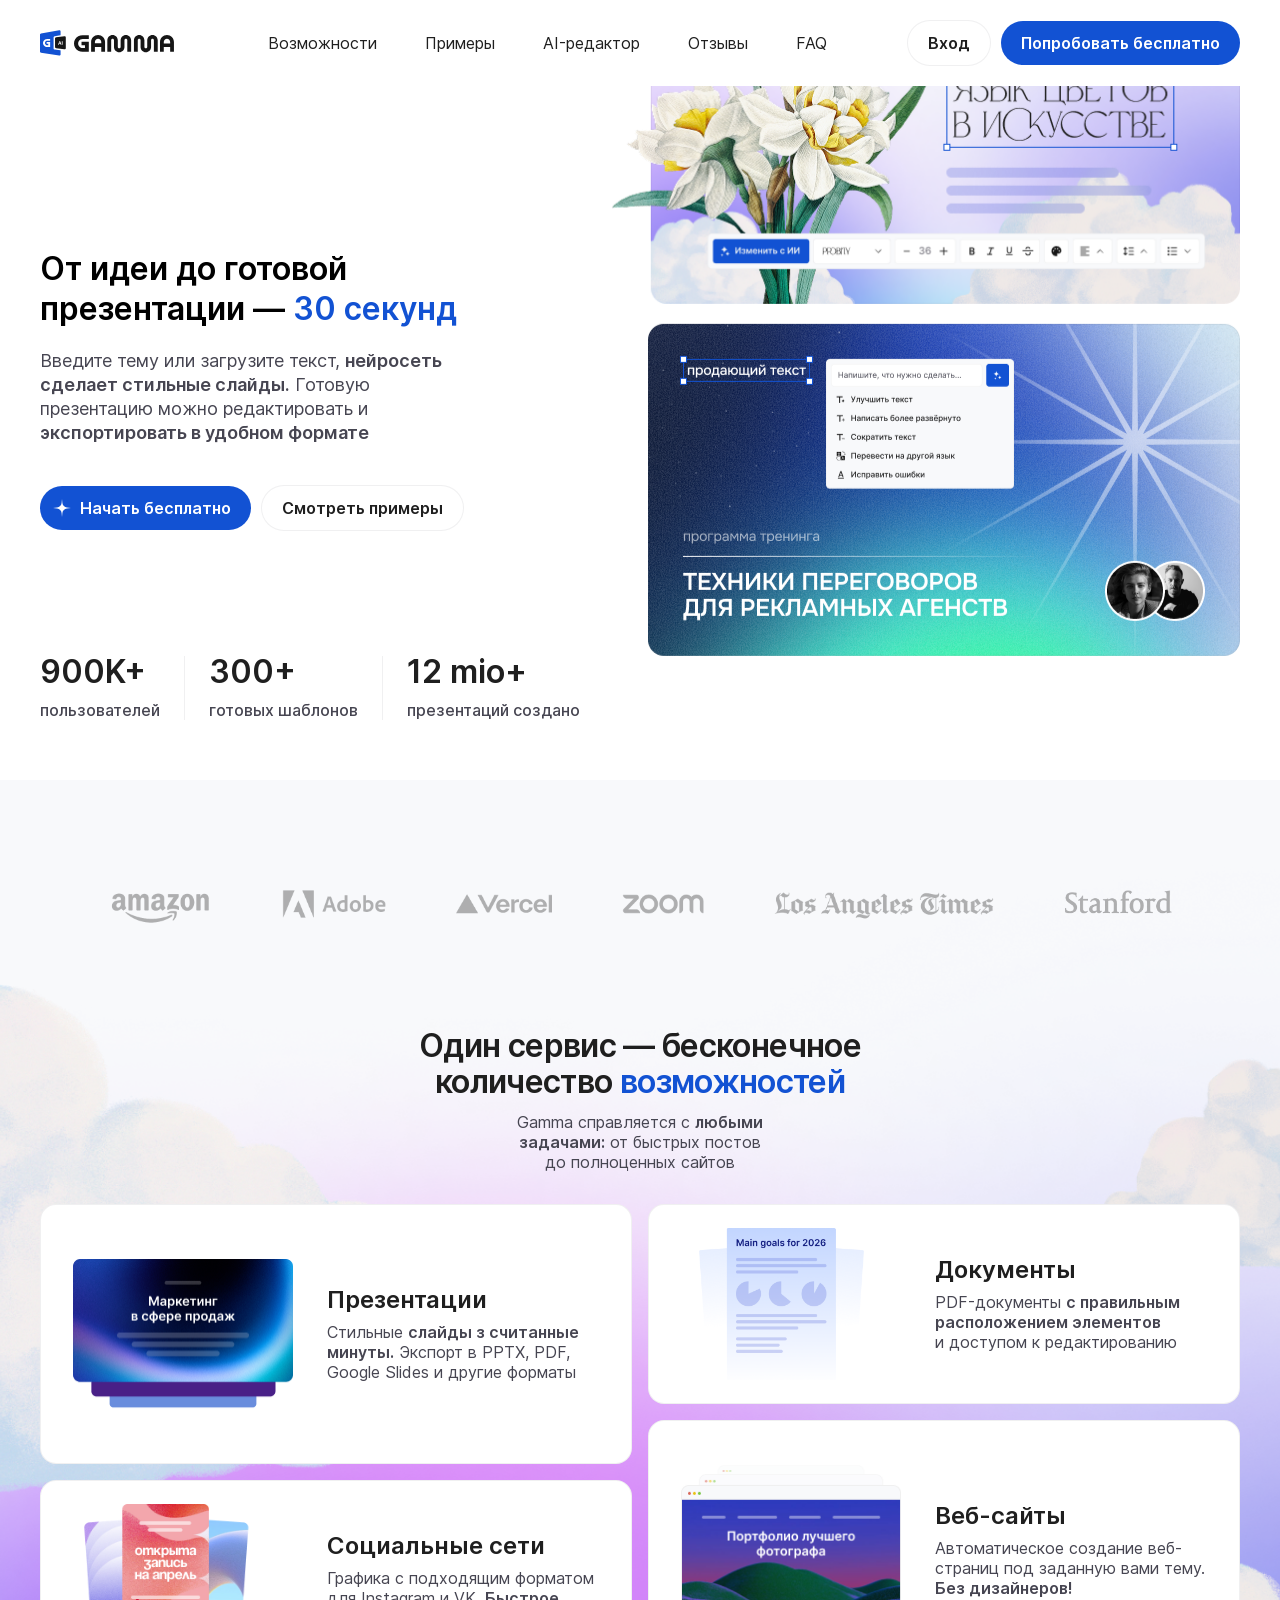
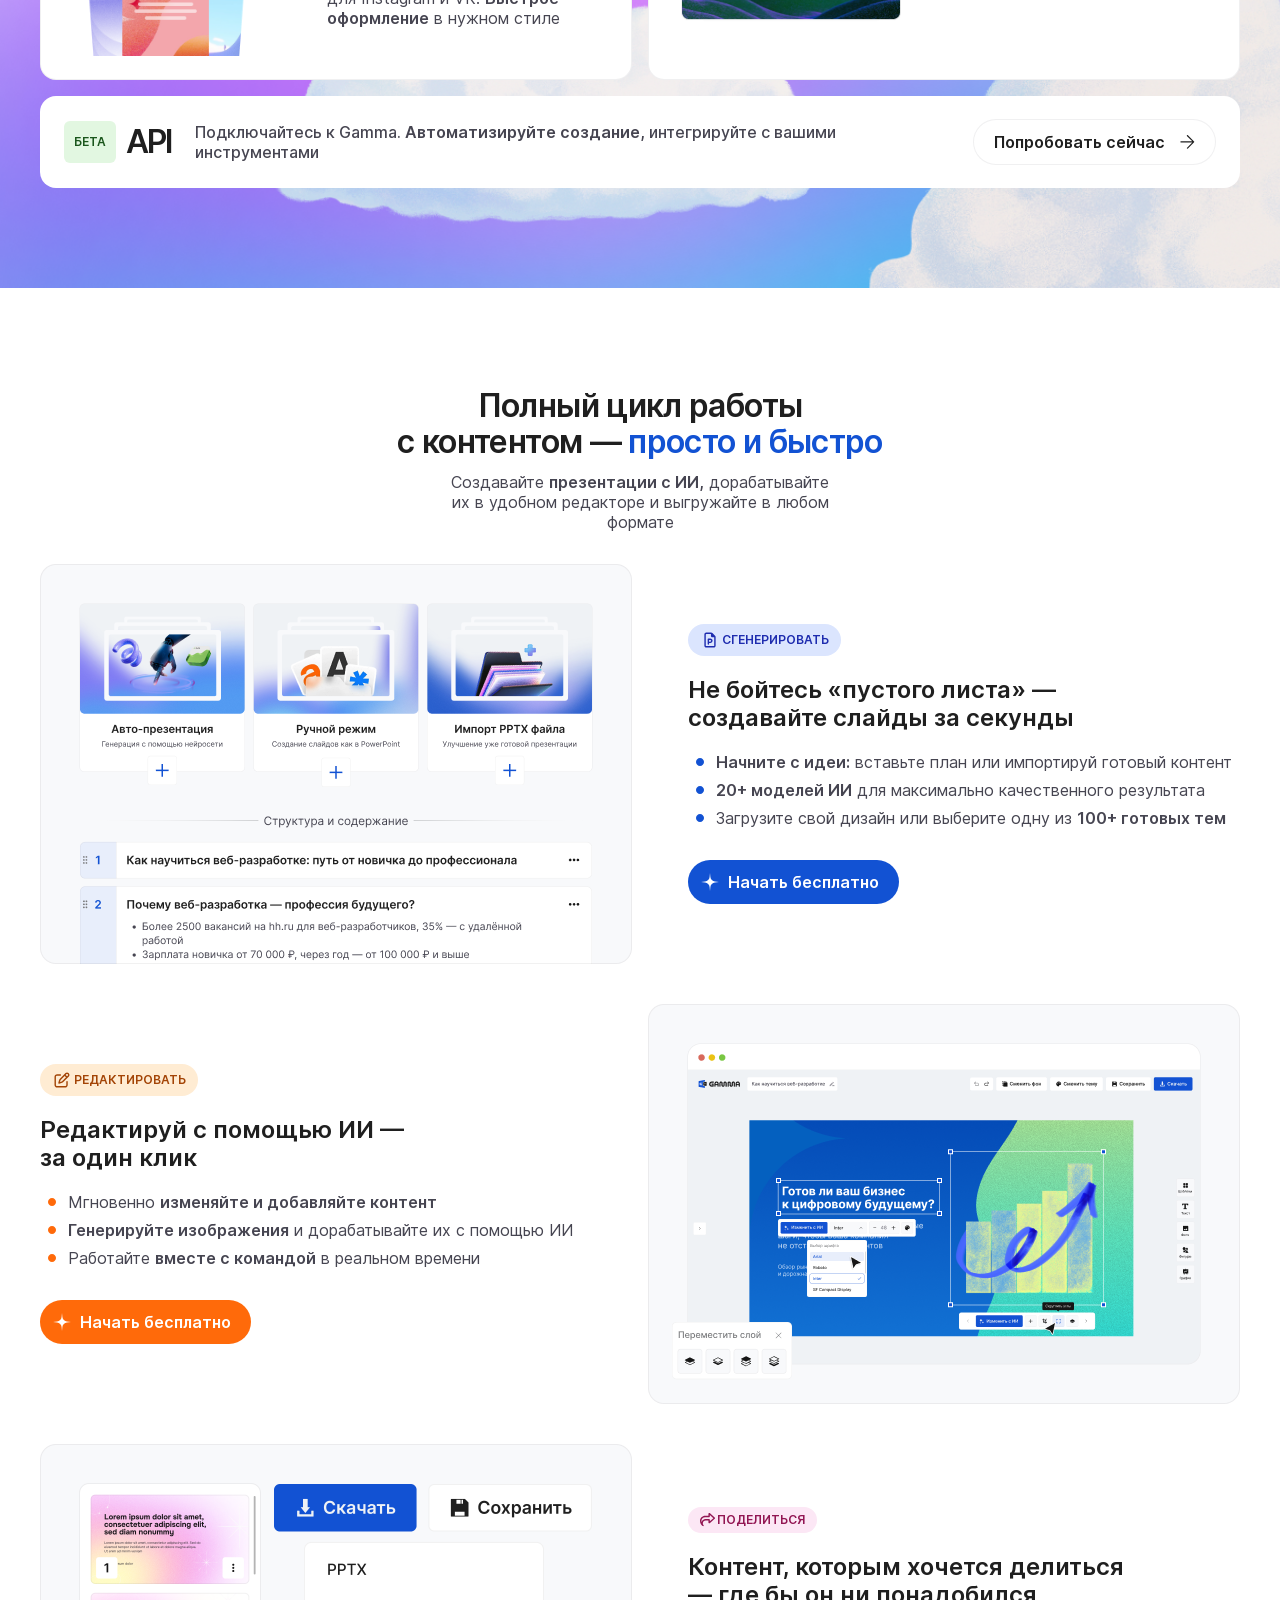
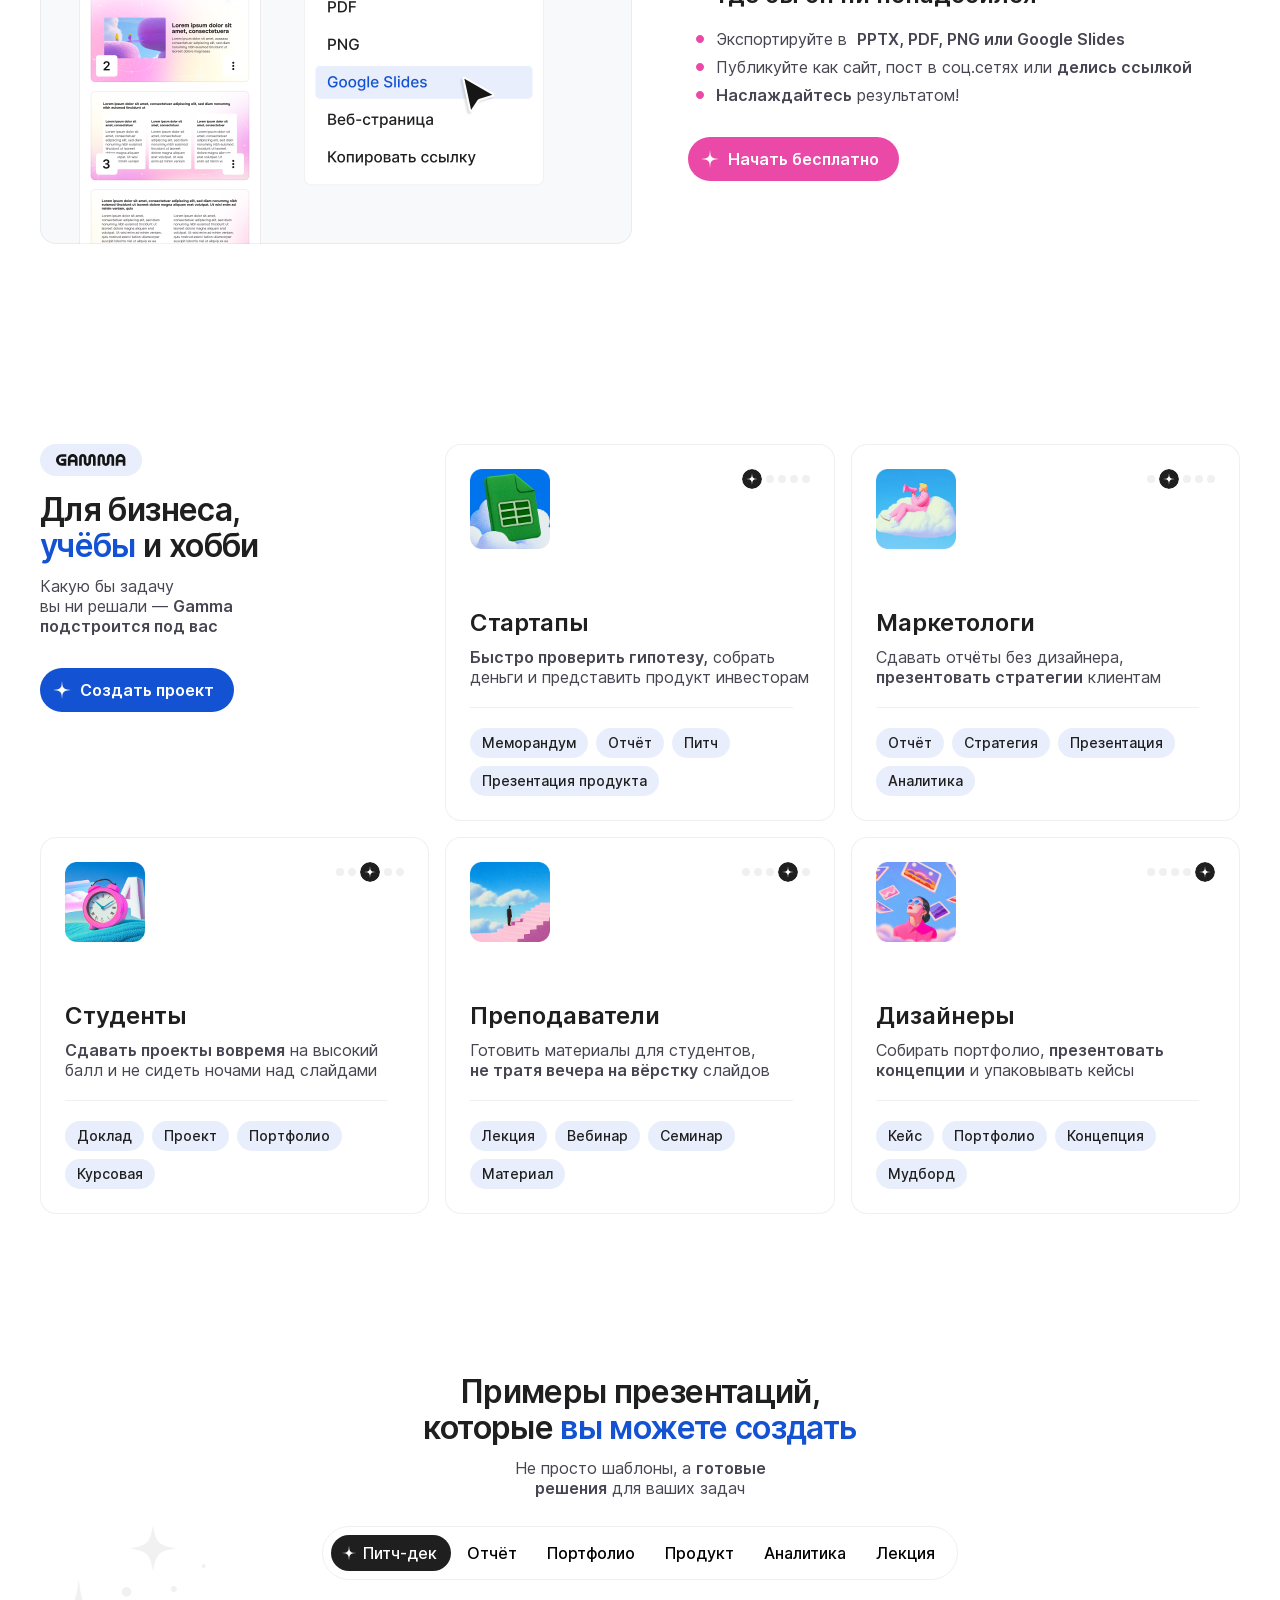
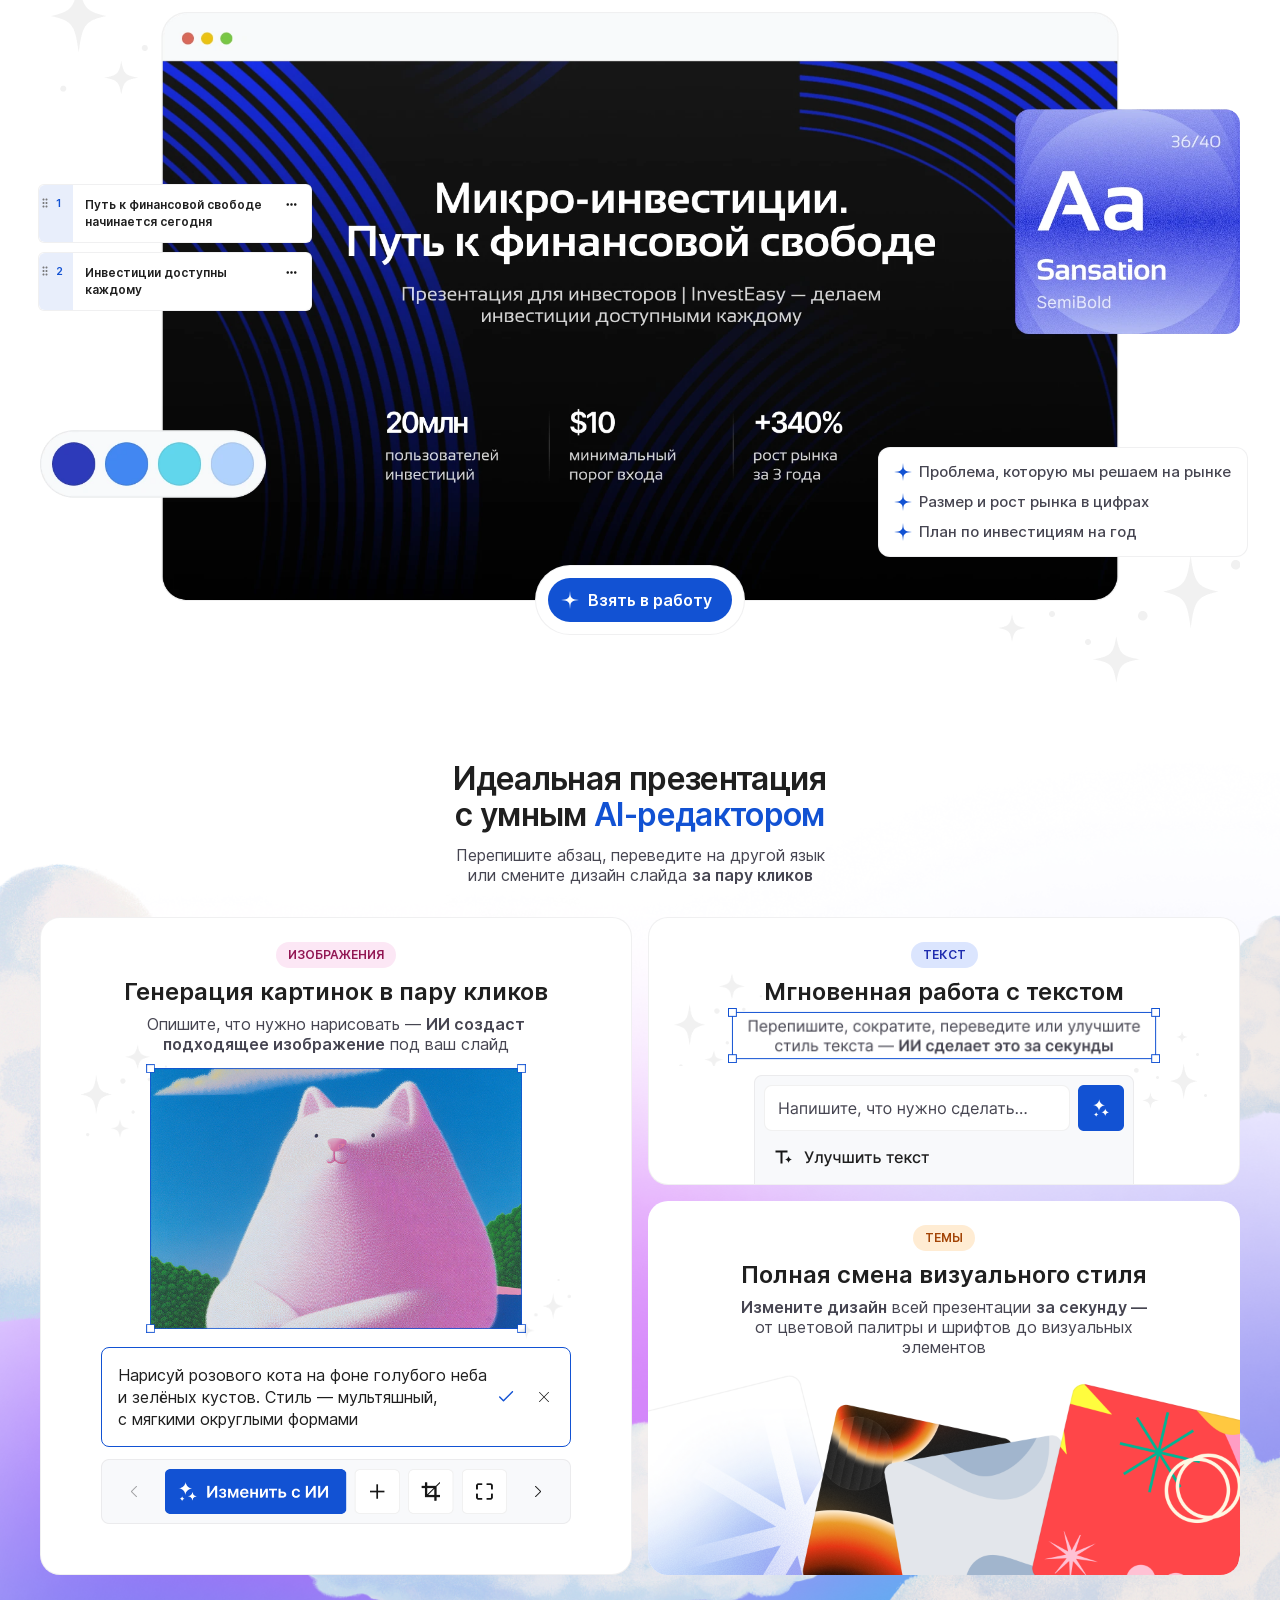
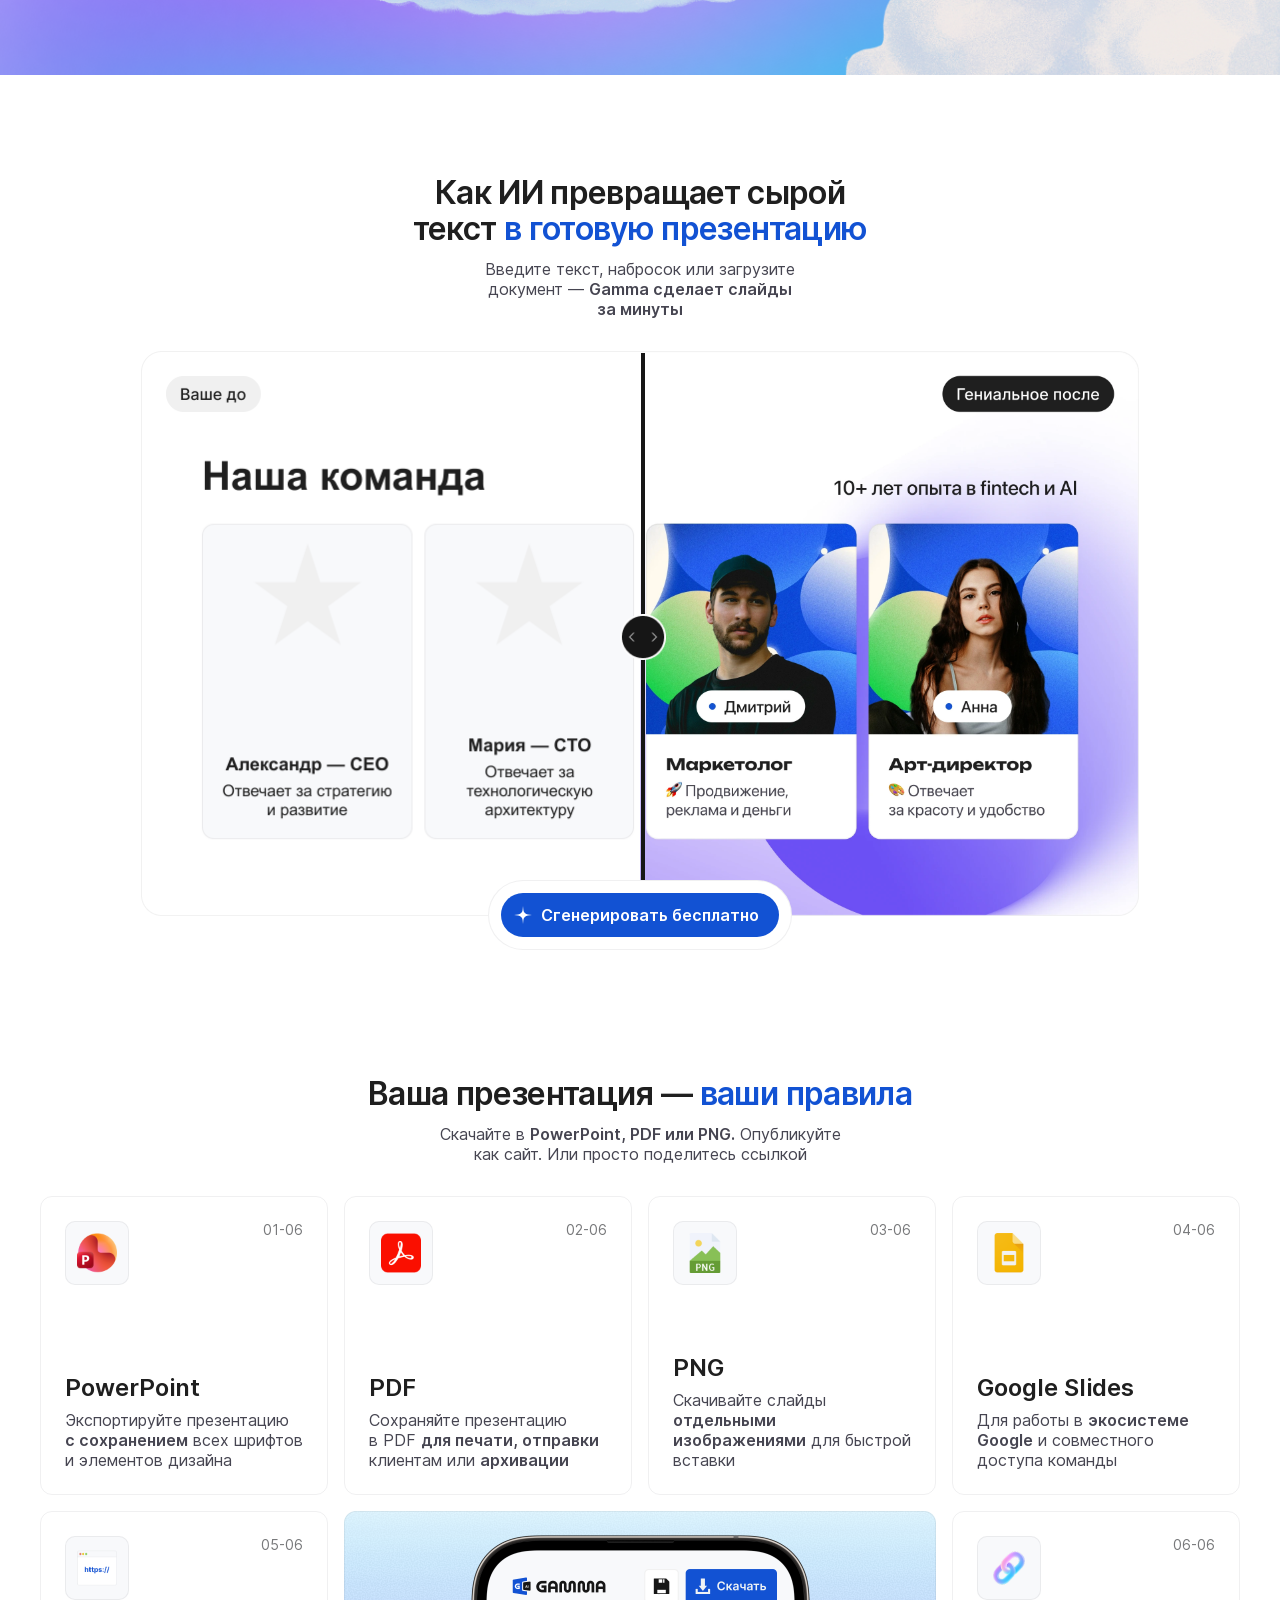
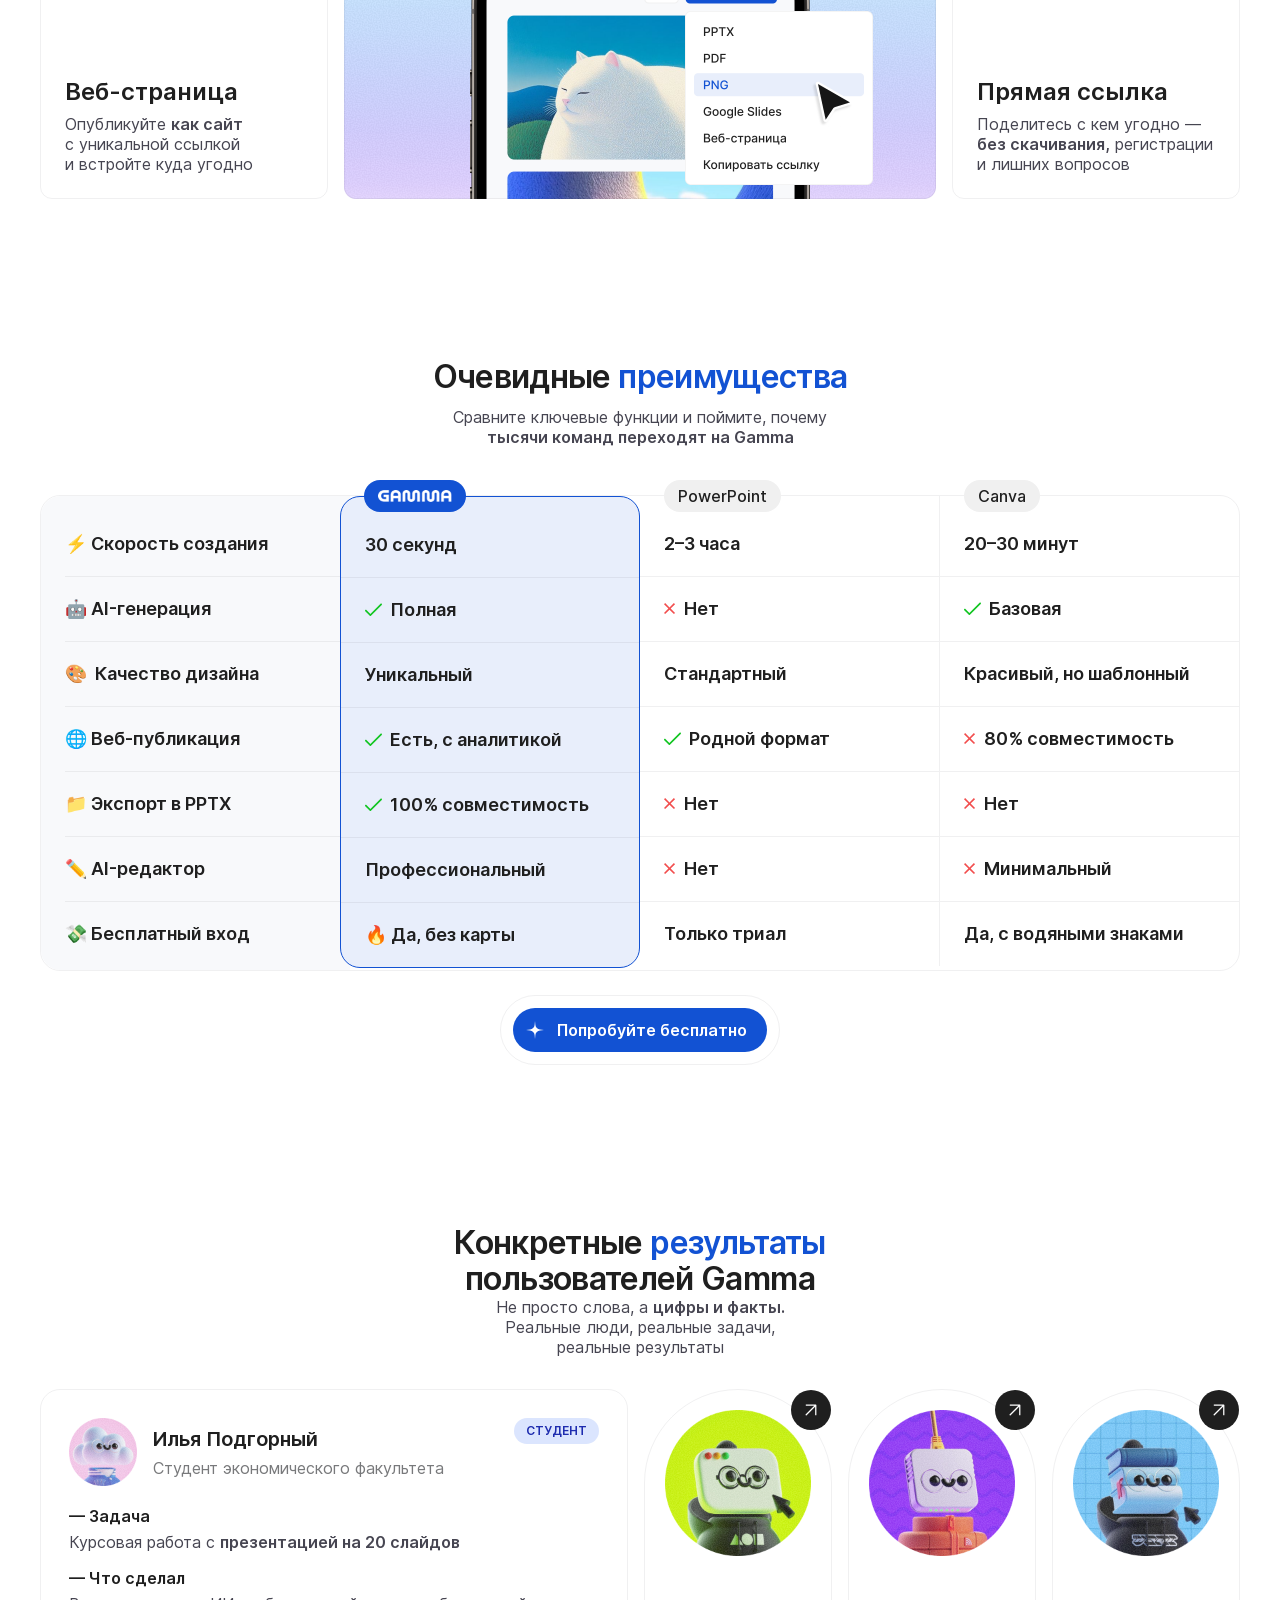
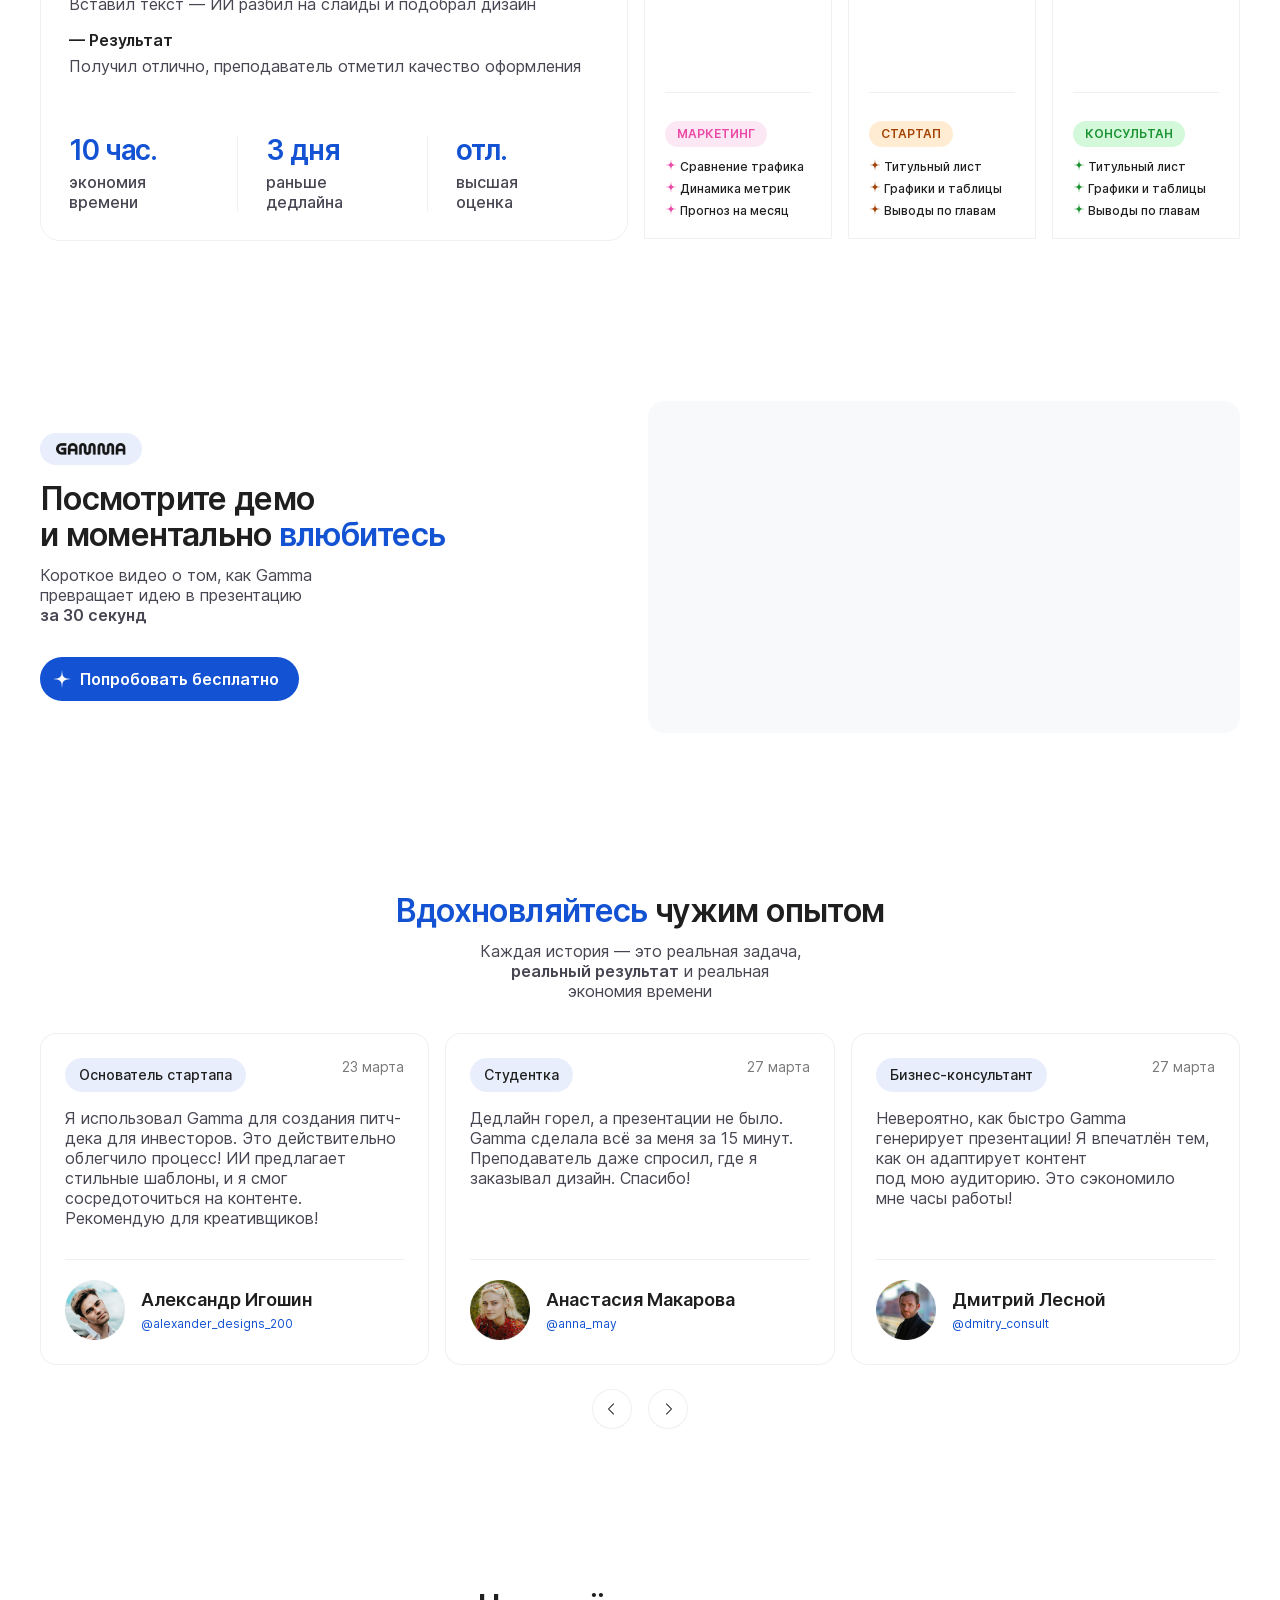
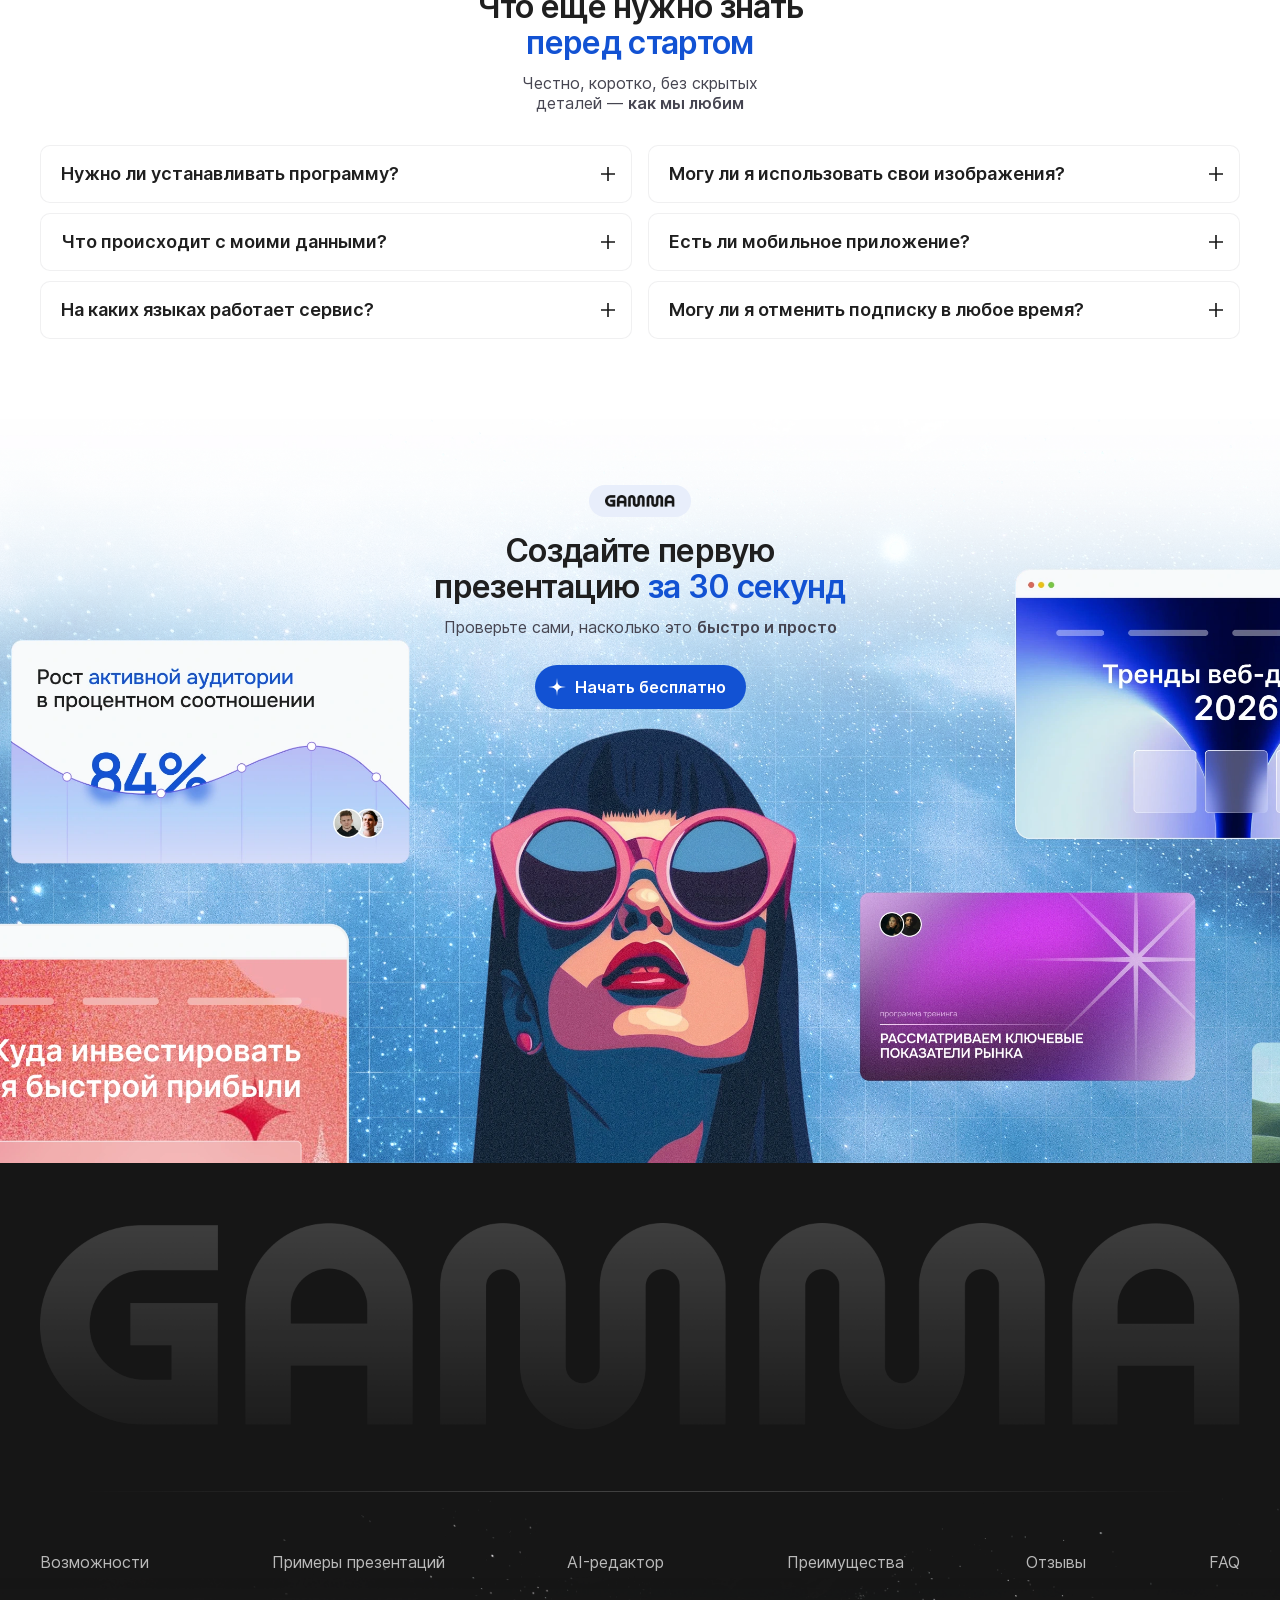
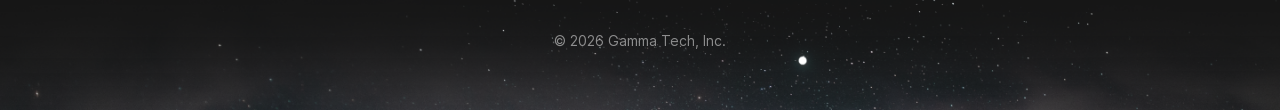
==== commit 9982ddb3: "adder" ====
--- a/gamma-ru.html
+++ b/gamma-ru.html
@@ -10,7 +10,7 @@
     <title>Gamma</title>
 </head>
 <body>
-<header>
+<header class="header-ru">
     <div class="container">
         <div class="header-main G-align-center G-justify-between">
             <a href="#" class="logo G-flex"><img src="./assets/img/logo.svg" alt="Gamma"></a>
@@ -18,11 +18,11 @@
                 <div class="menu-mobile G-align-center">
                     <div class="nav-menu">
                         <ul class="menu-scroll G-align-center">
-                            <li><a href="#">Возможности</a></li>
-                            <li><a href="#">Примеры</a></li>
-                            <li><a href="#">AI-редактор</a></li>
-                            <li><a href="#">Отзывы</a></li>
-                            <li><a href="#">FAQ</a></li>
+                            <li><a href="#capabilities">Возможности</a></li>
+                            <li><a href="#examples">Примеры</a></li>
+                            <li><a href="#ai-editor">AI-редактор</a></li>
+                            <li><a href="#reviews">Отзывы</a></li>
+                            <li><a href="#faq">FAQ</a></li>
                         </ul>
 
                     </div>
@@ -43,7 +43,6 @@
         </div>
     </div>
 </header>
-
 <section class="hero-sction">
     <div class="container">
         <div class="hero-body G-justify-between G-align-center">
@@ -124,9 +123,7 @@
         </div>
     </div>
 </section>
-
-
-<section class="possibilities" style="background-image: url('./assets/img/cloud-bg.png');">
+<section id="capabilities" class="possibilities" style="background-image: url('./assets/img/cloud-bg.png');">
     <div class="container">
         <div class="possibilities-content">
             <ul>
@@ -380,6 +377,7 @@
                 <i class="icon-gamma"></i>
             </span>
             <h2>Для бизнеса,
+
                 <span>учёбы</span> и хобби</h2>
             <p>Какую бы задачу вы ни решали — <span>Gamma подстроится под вас</span></p>
 
@@ -391,7 +389,7 @@
 					<i class="icon-gamma"></i>
 				</span>
                 <h2>Для бизнеса,
-                    <span>учёбы</span> и хобби</h2>
+                    <br> <span>учёбы</span> и хобби</h2>
                 <p>Какую бы задачу вы ни решали — <span>Gamma подстроится под вас</span></p>
                 <button class="try-btn  G-align-center">
                     <i class="icon-star"></i>
@@ -659,7 +657,7 @@
         </div>
     </div>
 </section>
-<section class="micro-investments section-padding">
+<section id="examples" class="micro-investments section-padding">
     <div class="container">
         <div class="micro-invest-cont G-flex-column G-align-center">
             <h2>Примеры презентаций, которые <span>вы можете создать</span></h2>
@@ -1009,7 +1007,7 @@
     </div>
 </section>
 
-<section class="transforms">
+<section id="ai-editor" class="transforms">
     <div class="container">
         <div class="transforms-content G-flex-column G-align-center">
             <h2>Как ИИ превращает сырой текст <span>в готовую презентацию</span></h2>
@@ -1587,7 +1585,7 @@
         </div>
     </div>
 </section>
-<section class="experiences section-padding">
+<section id="reviews" class="experiences section-padding">
     <div class="container">
         <div class="experience-content G-flex-column G-align-center">
             <h2><span>Вдохновляйтесь</span> чужим опытом</h2>
@@ -1729,7 +1727,7 @@
         </div>
     </div>
 </section>
-<section class="details section-padding">
+<section id="faq" class="details section-padding">
     <div class="container">
         <div class="details-content G-flex-column G-align-center">
             <h2>Что ещё нужно знать <span>перед стартом</span></h2>
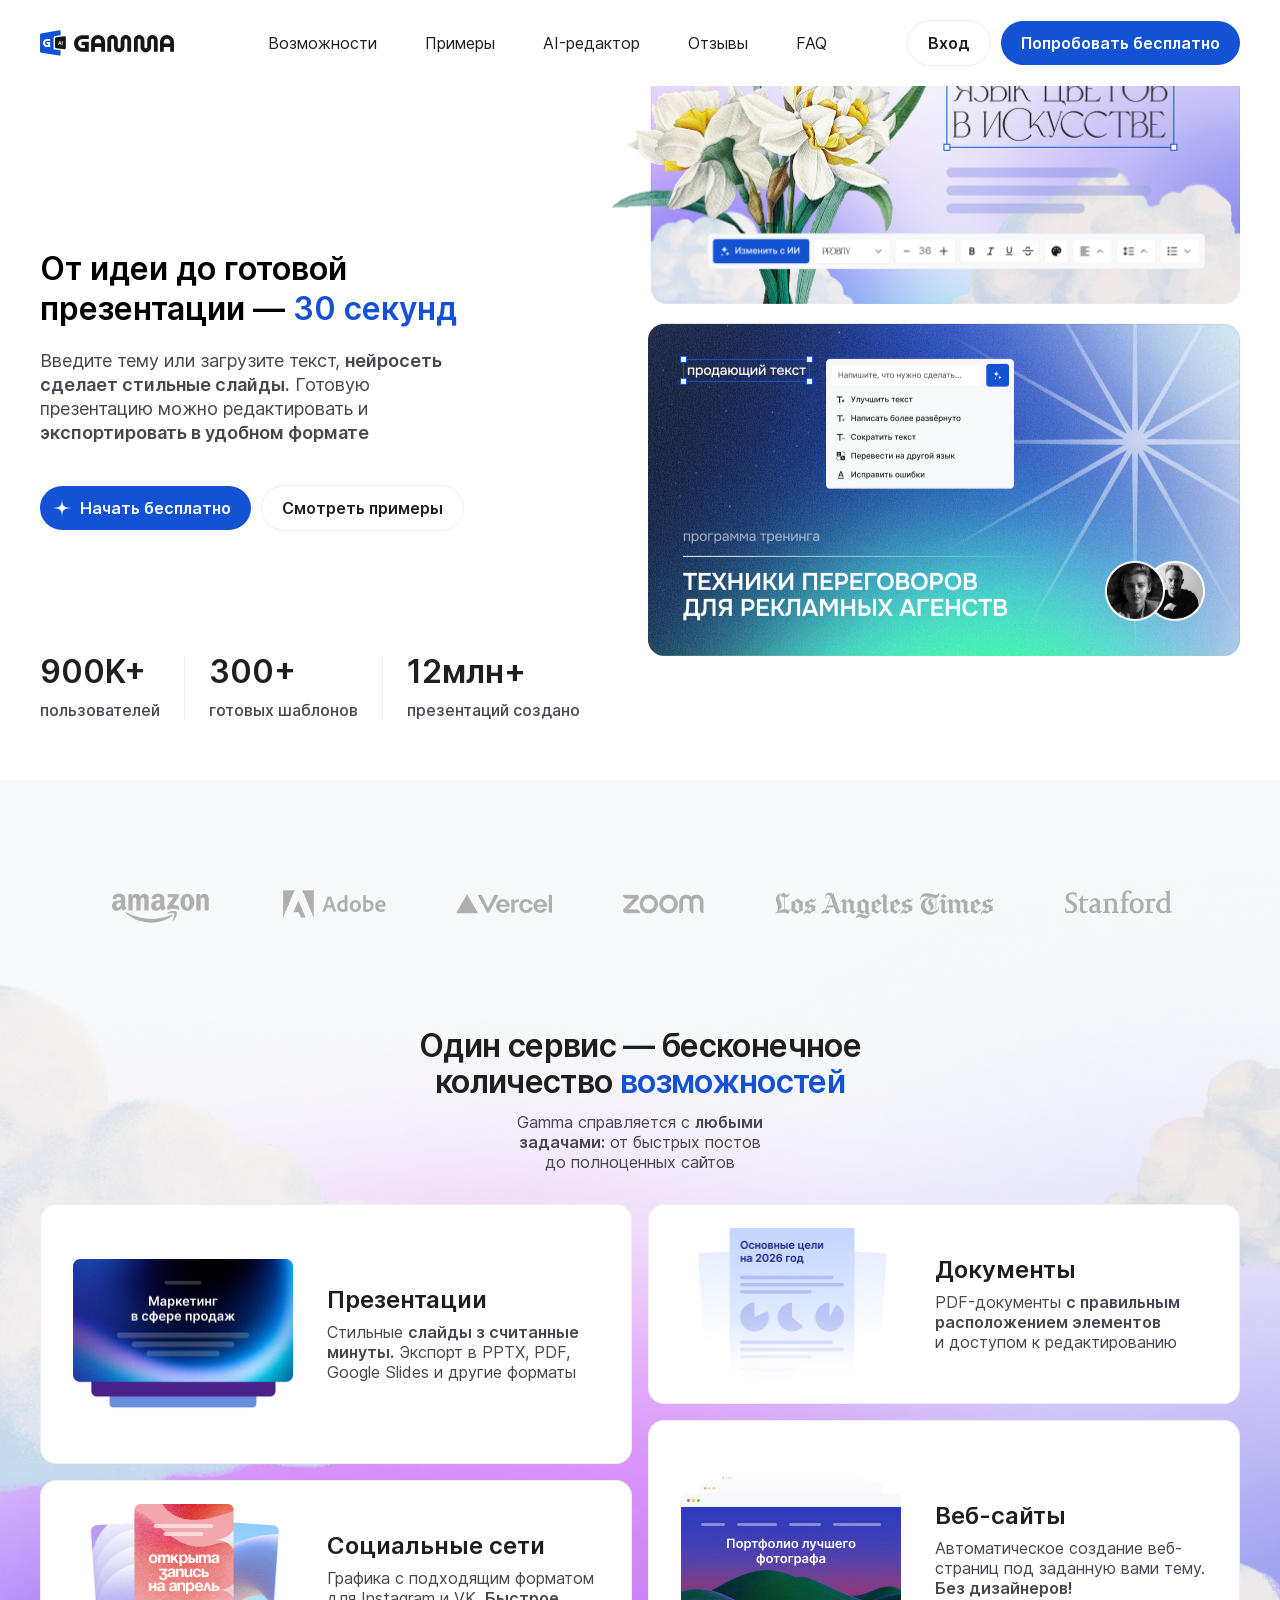
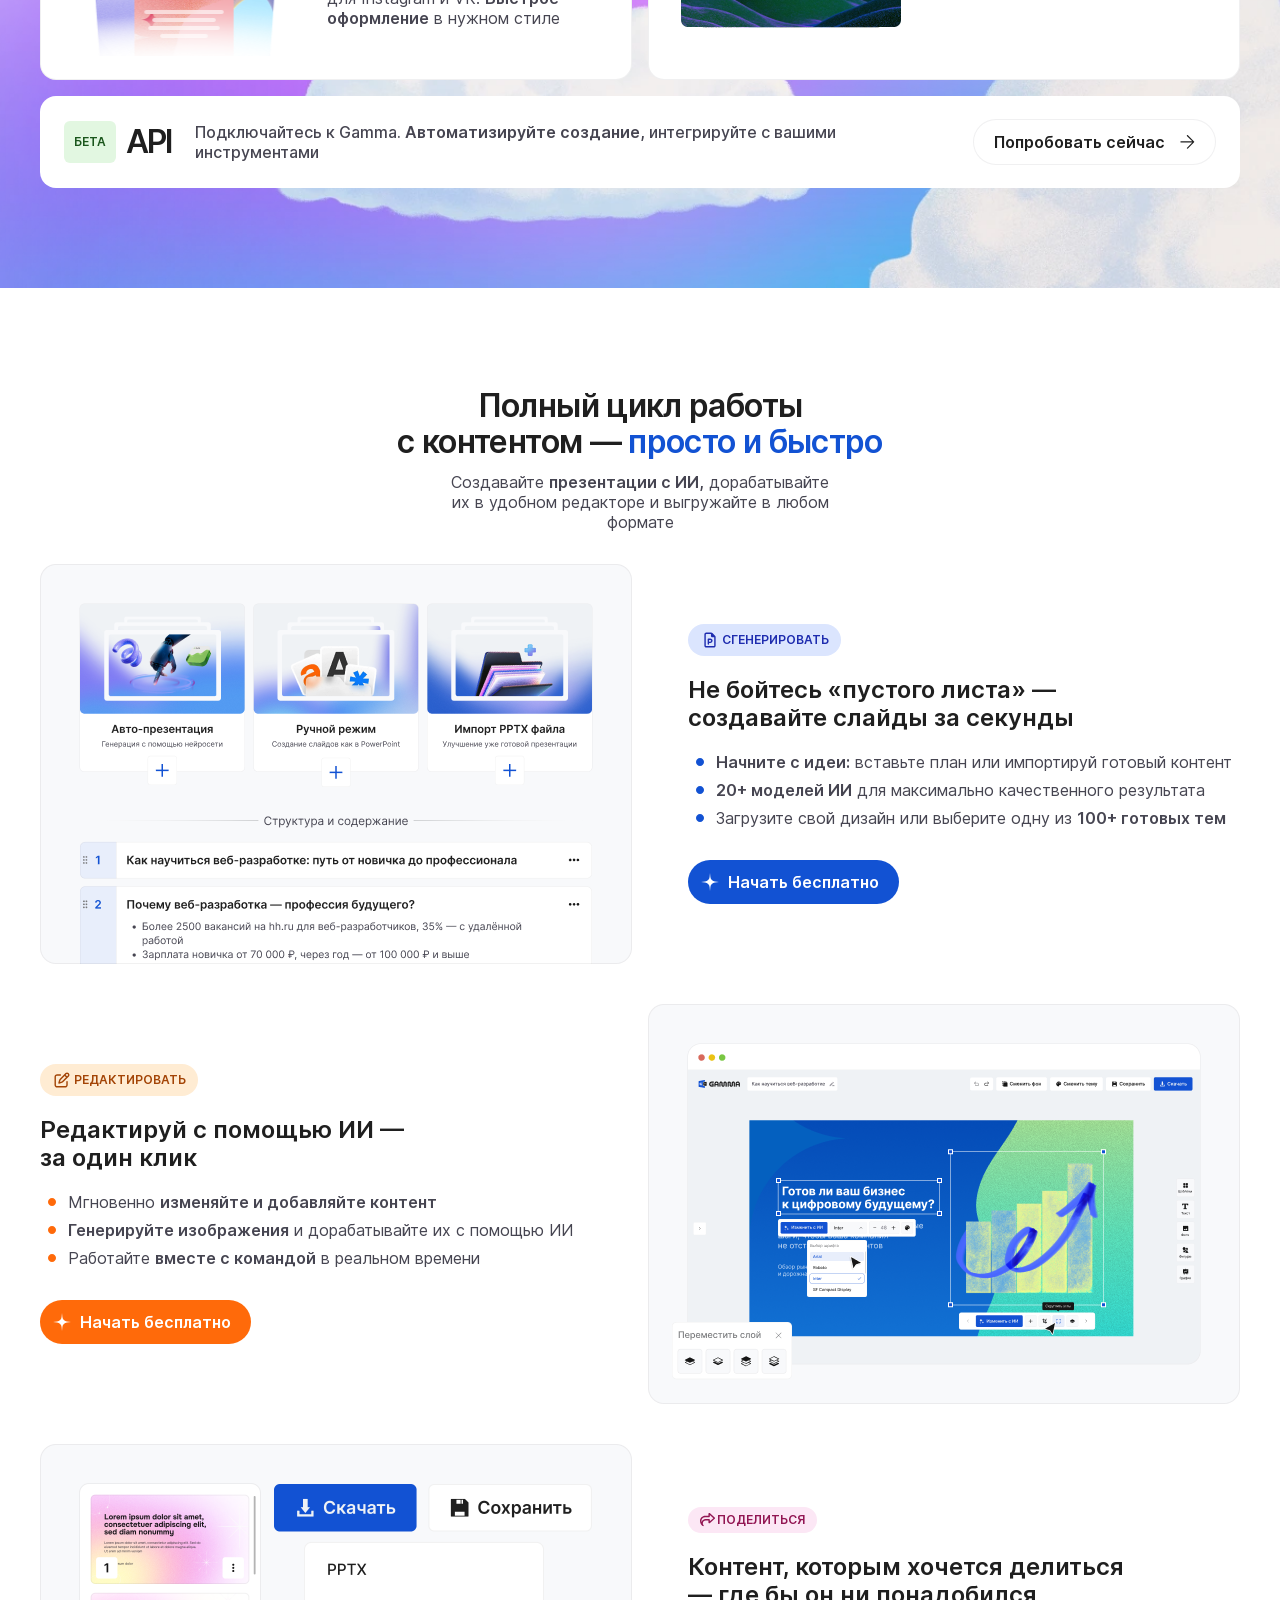
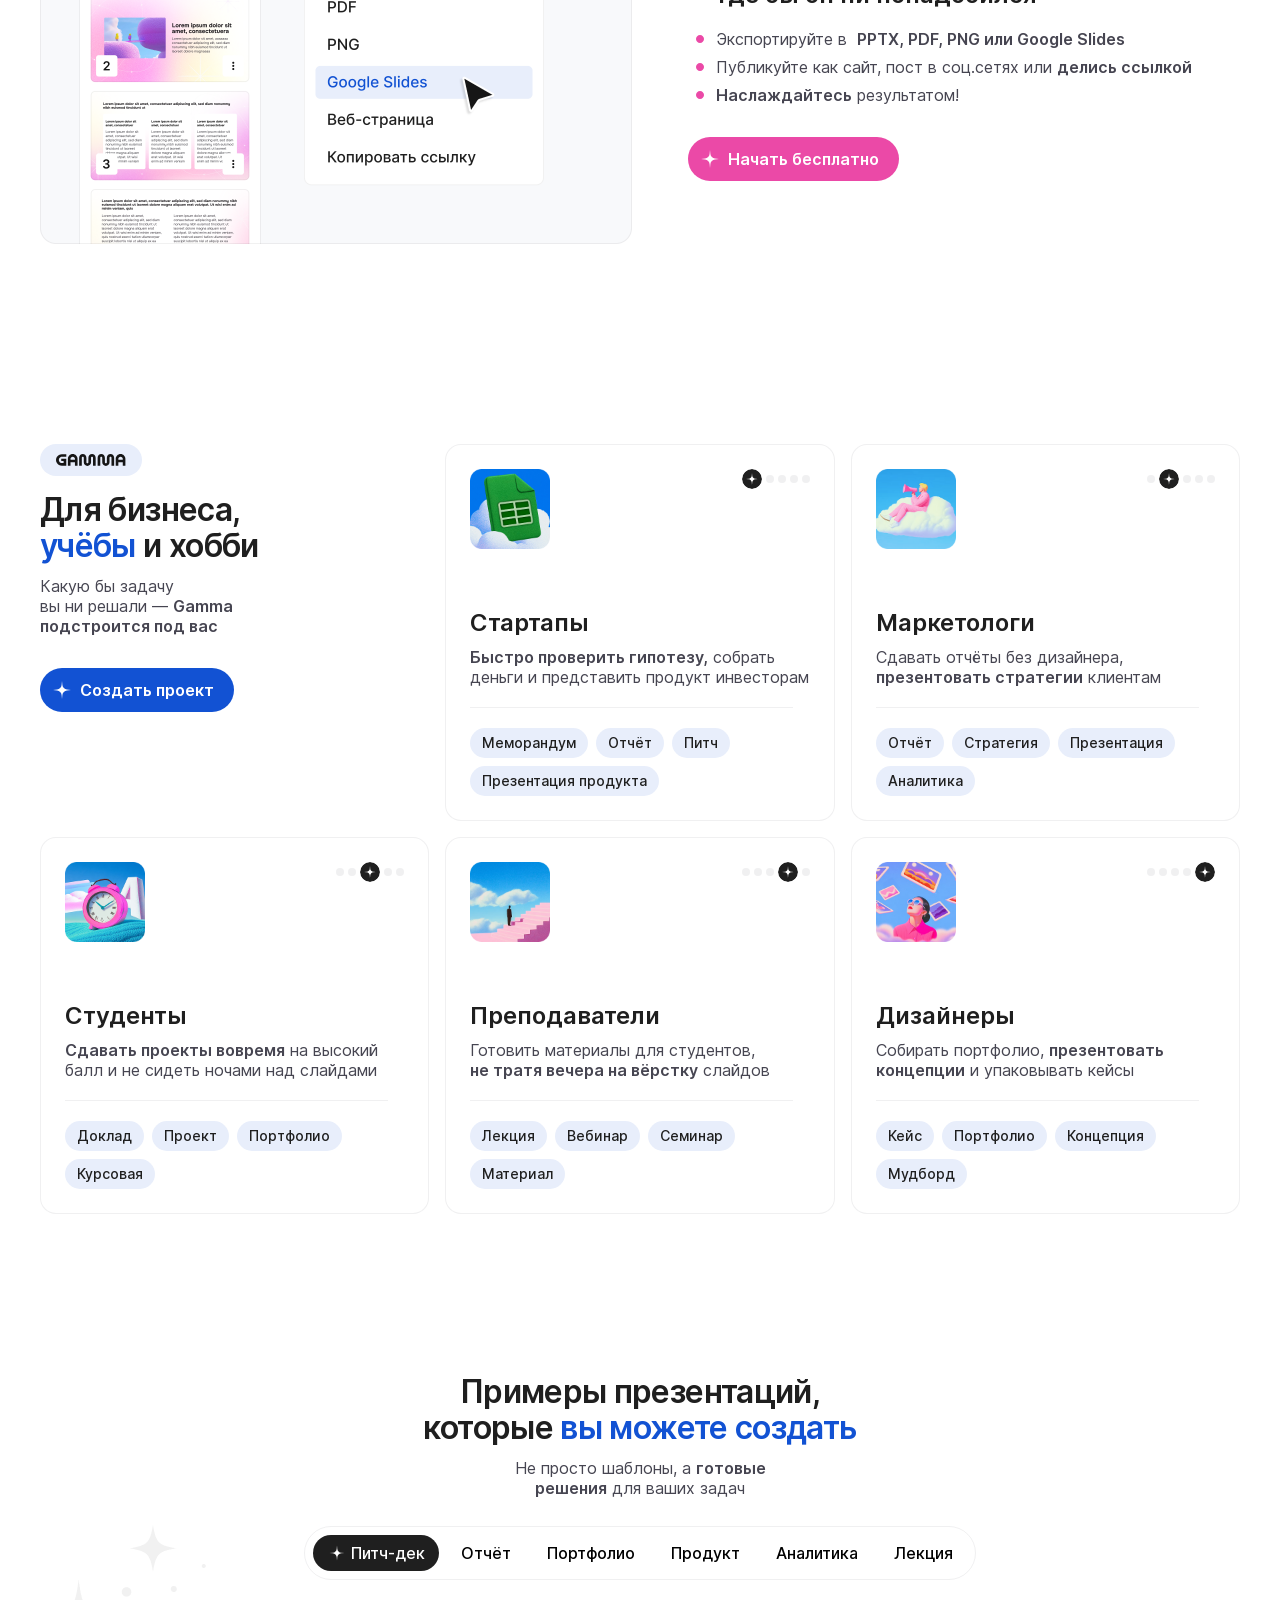
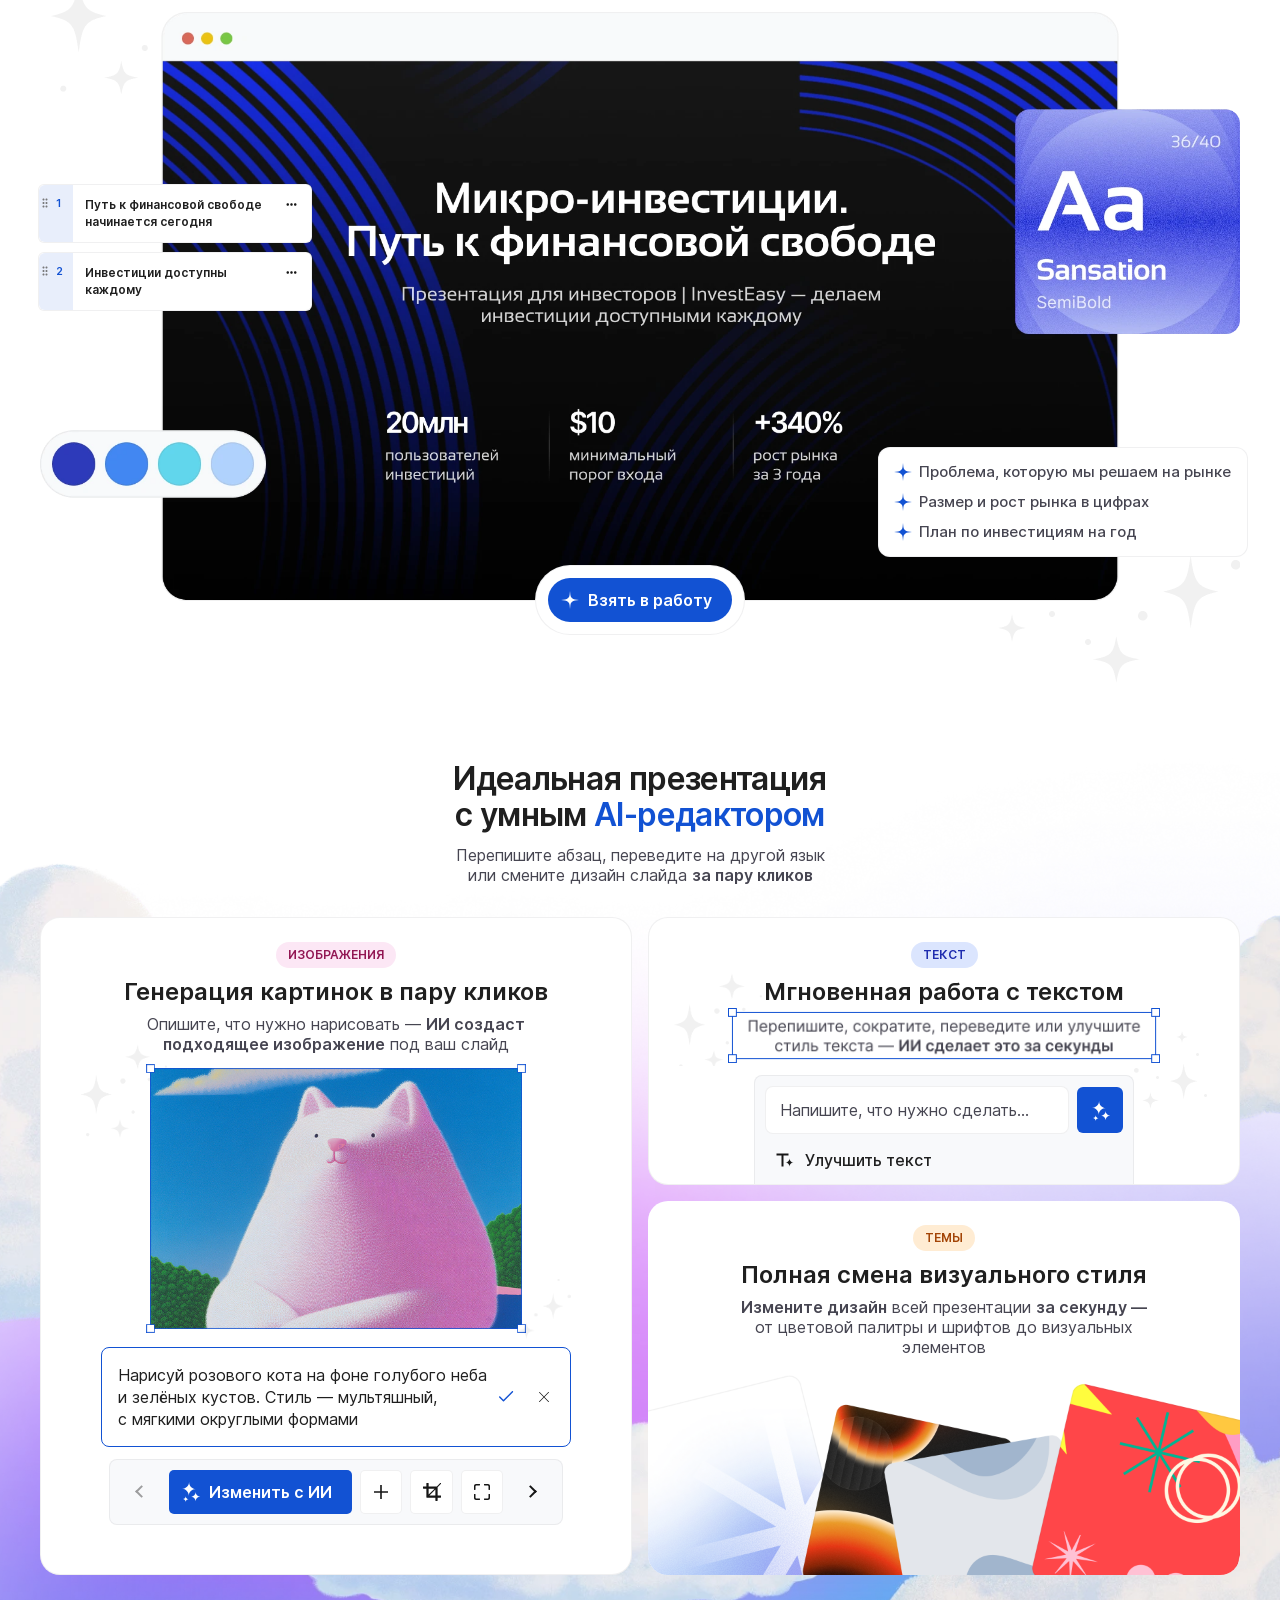
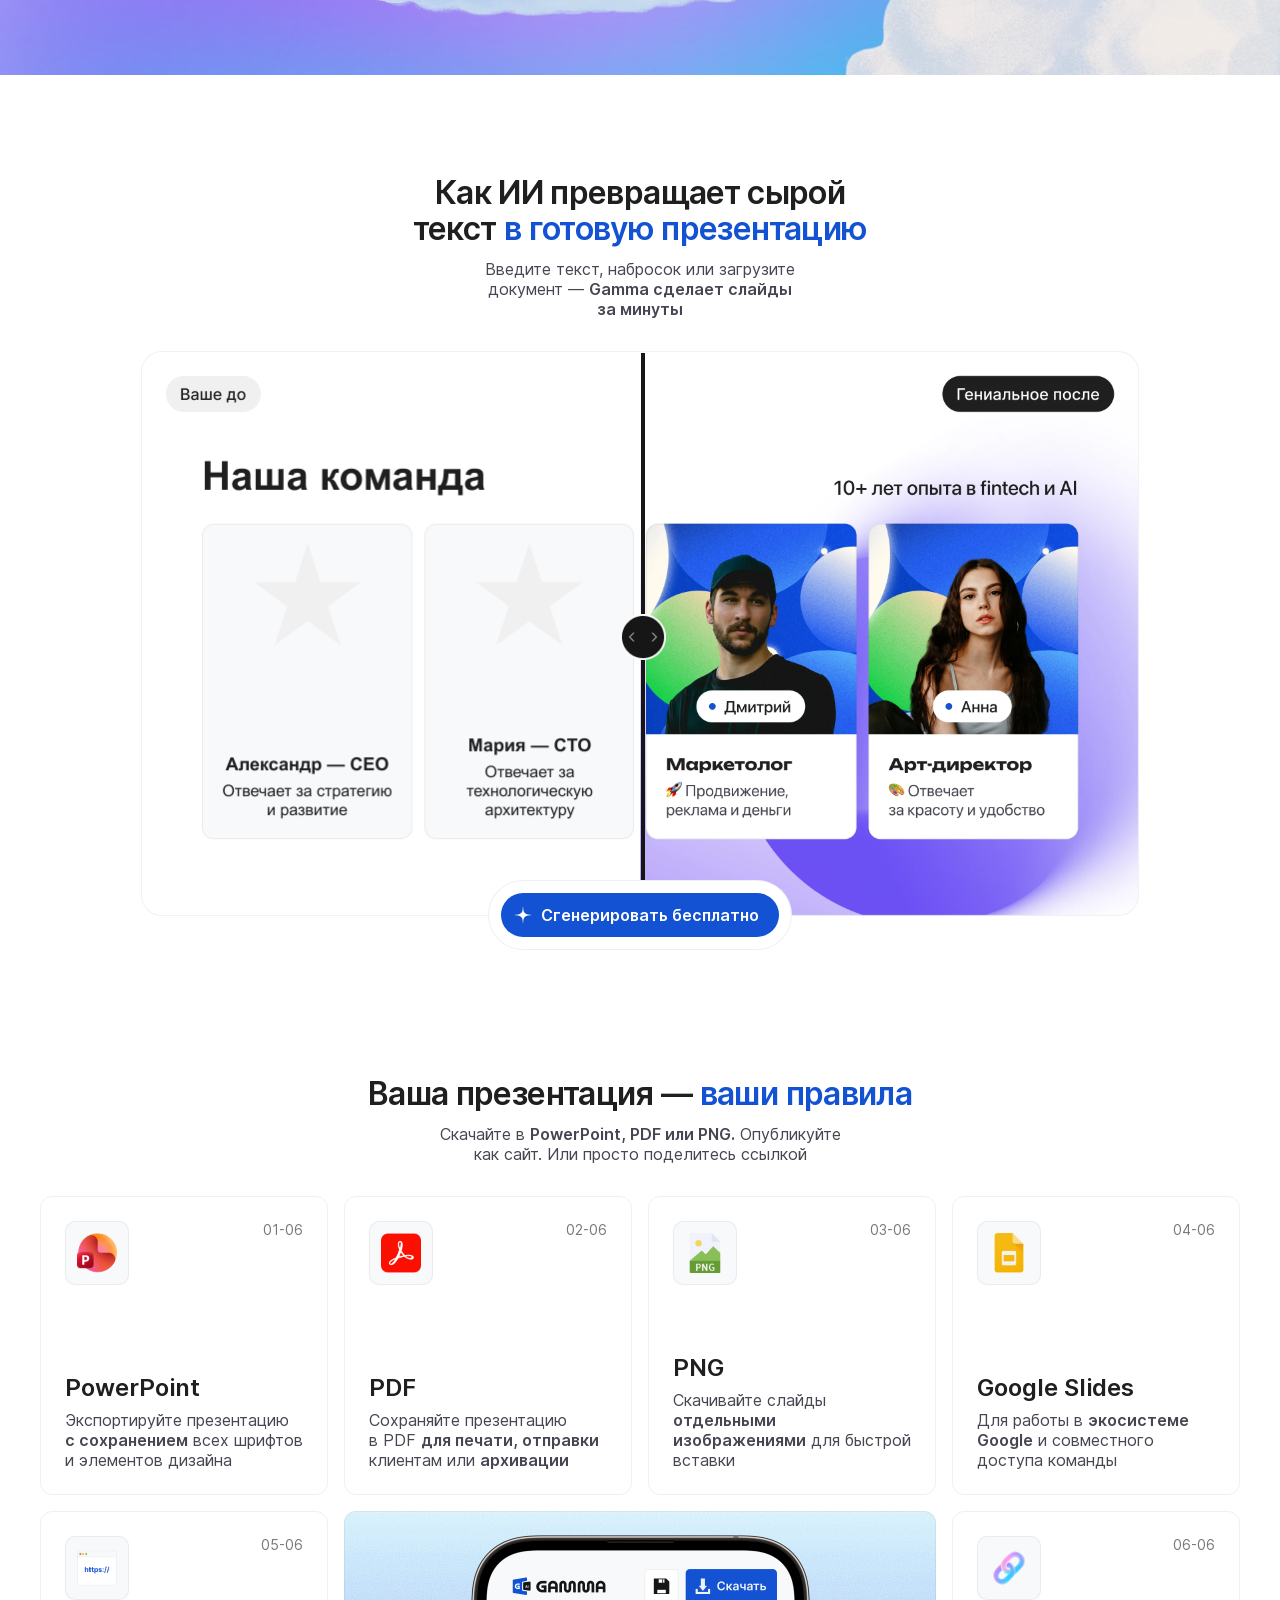
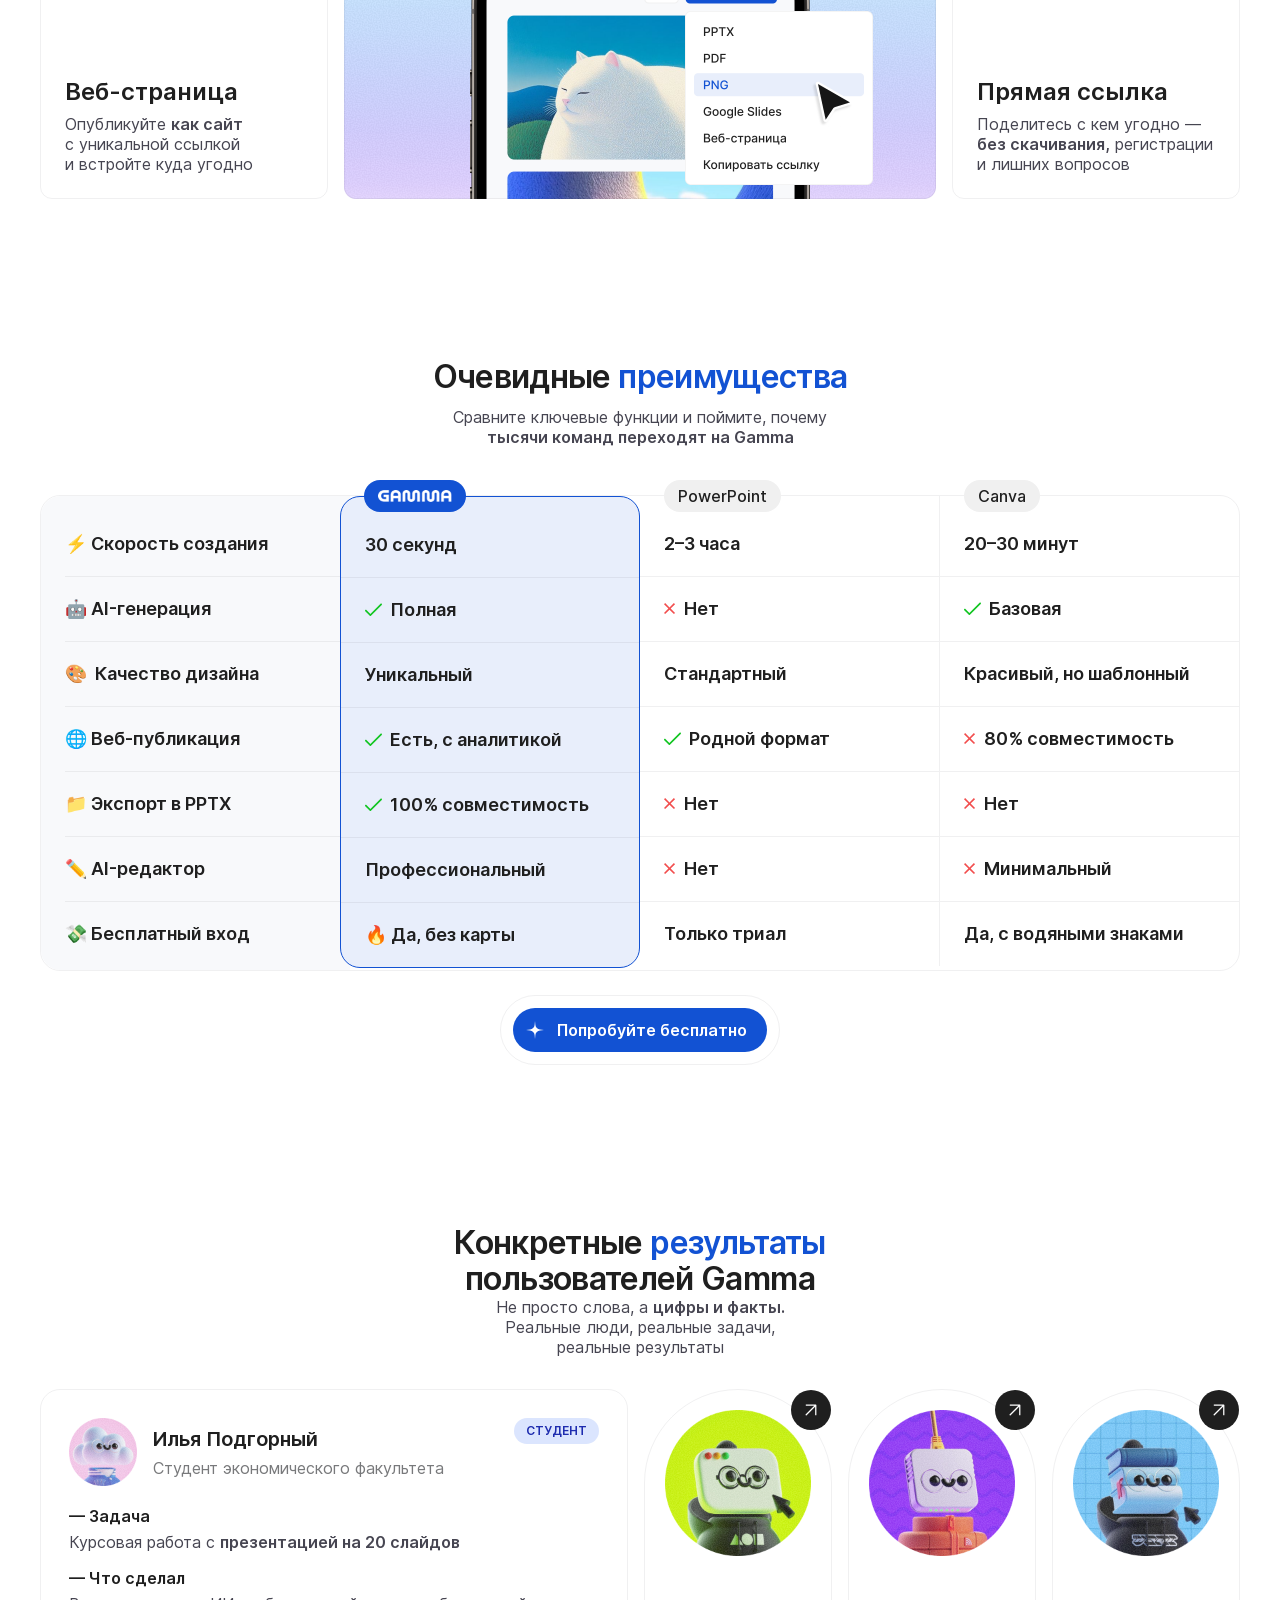
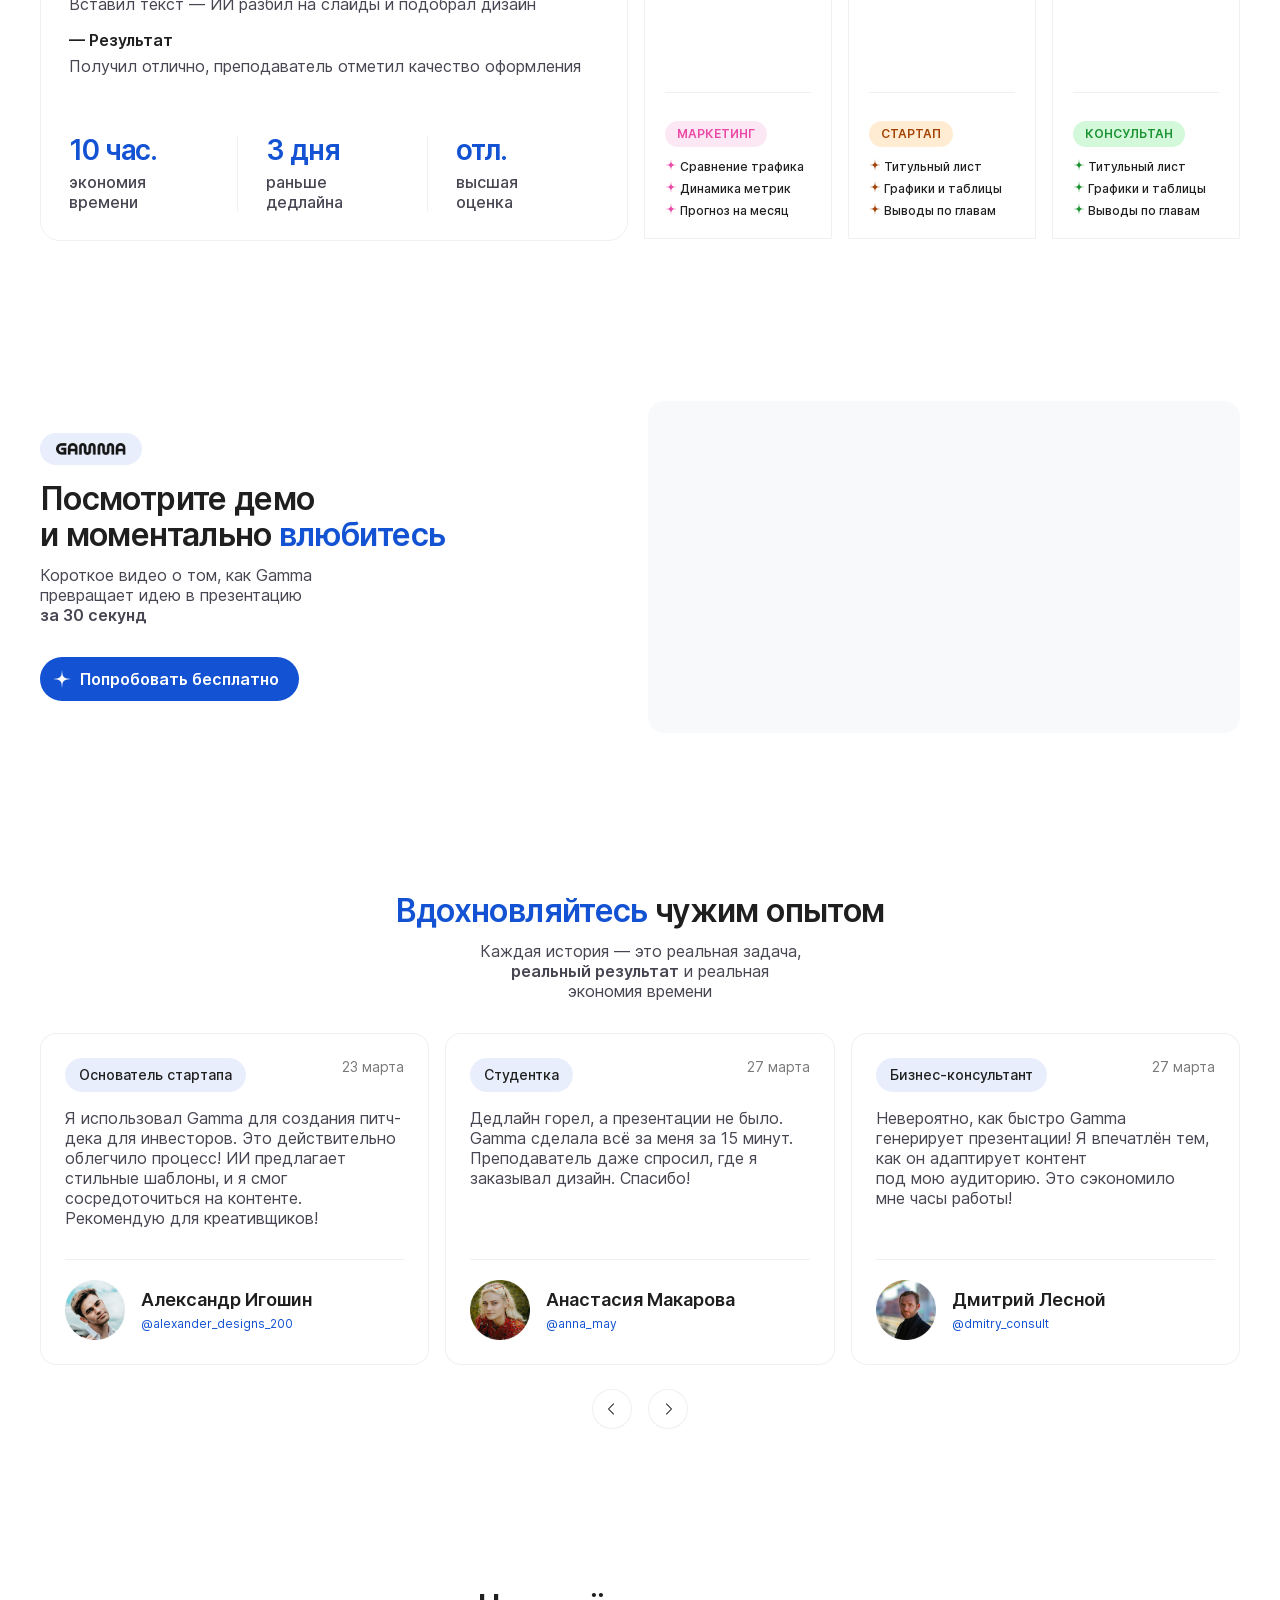
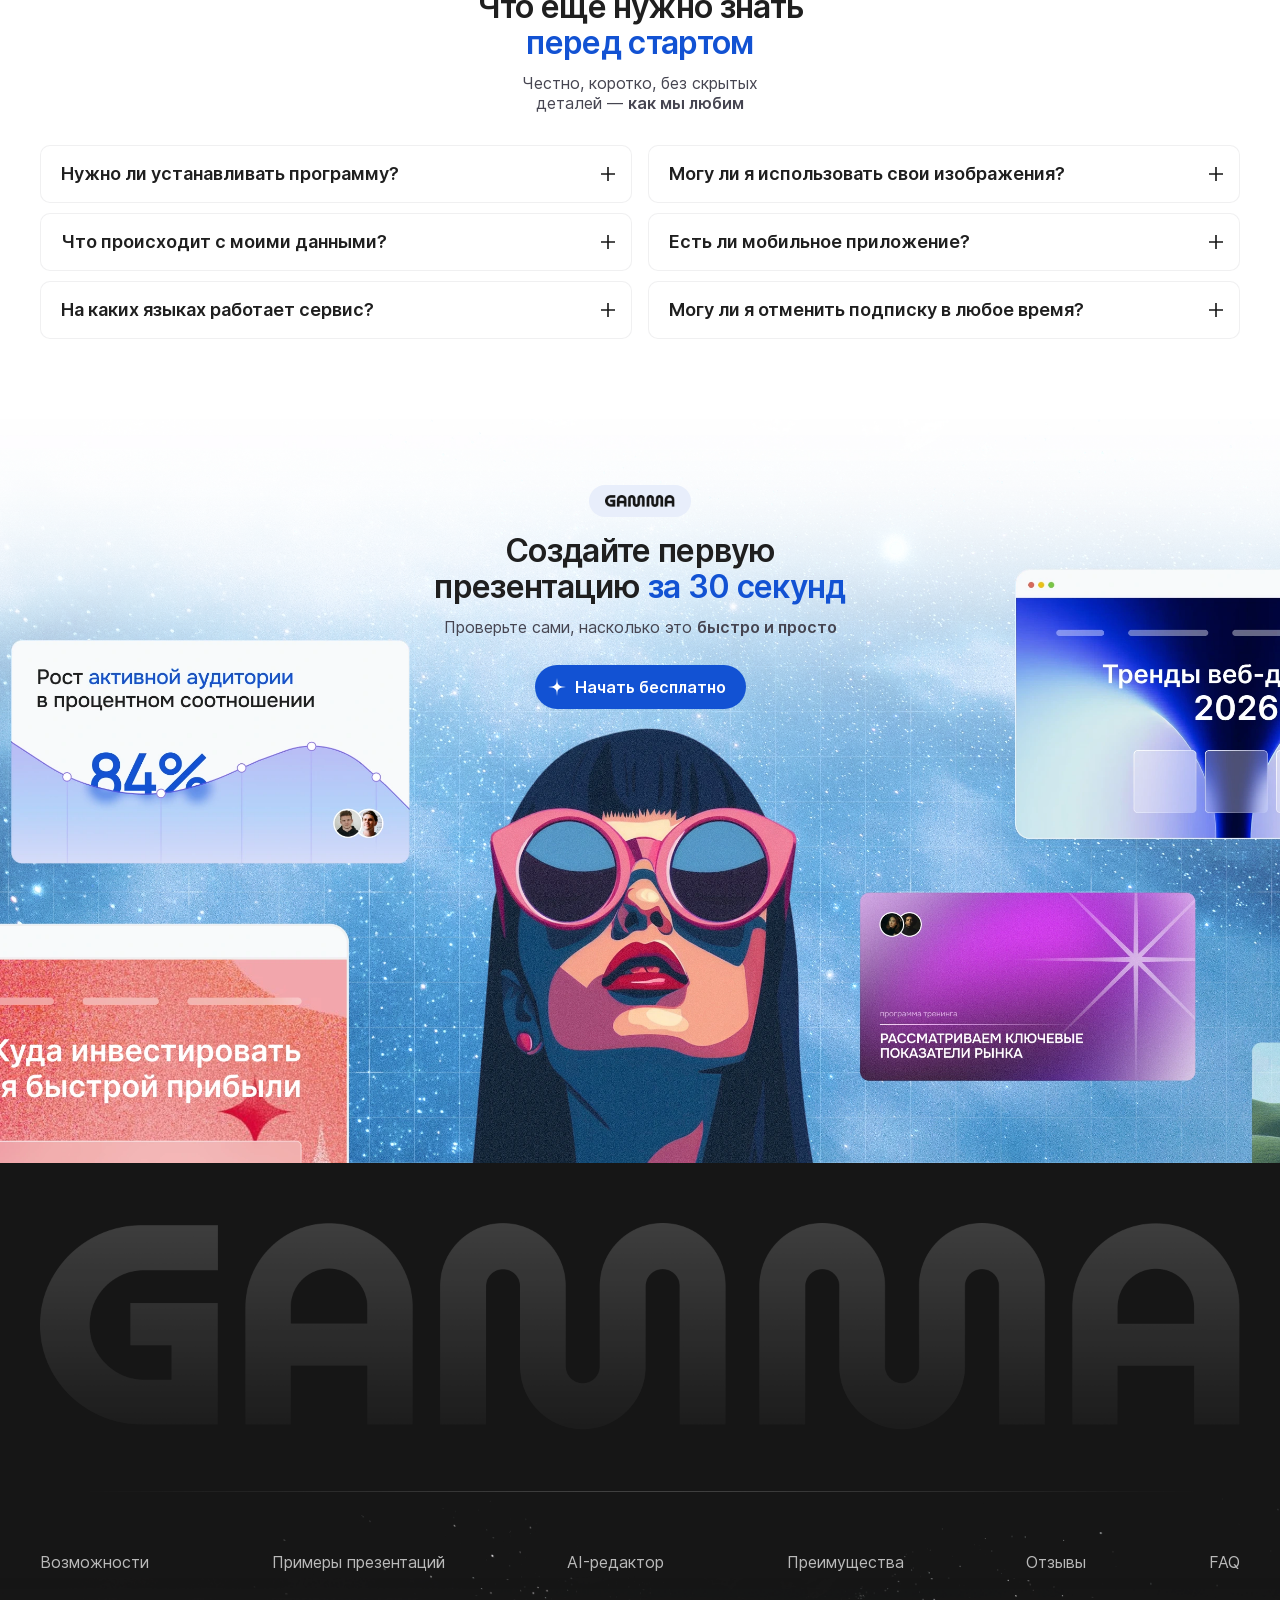
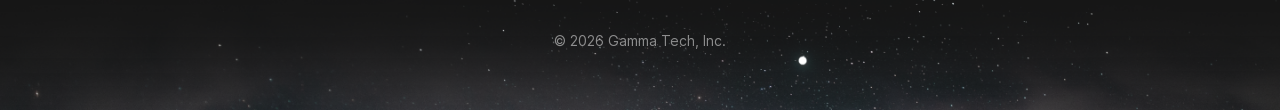
==== commit 509b3f24: "adww" ====
--- a/gamma-ru.html
+++ b/gamma-ru.html
@@ -117,13 +117,13 @@
                 <p>готовых шаблонов</p>
             </div>
             <div class="body-card-stat">
-                <span>12 mio+</span>
+                <span>12млн+</span>
                 <p>презентаций создано</p>
             </div>
         </div>
     </div>
 </section>
-<section id="capabilities" class="possibilities" style="background-image: url('./assets/img/cloud-bg.png');">
+<section id="capabilities" class="possibilities">
     <div class="container">
         <div class="possibilities-content">
             <ul>
@@ -146,6 +146,7 @@
                     <img src="./assets/img/stanford.png" alt="stanford">
                 </li>
             </ul>
+        </div>
             <div class="possibilities-header G-flex-column G-align-center">
                 <h2>Один сервис — бесконечное количество  <span>возможностей</span></h2>
                 <p>Gamma справляется с <span>любыми задачами:</span> от быстрых постов до полноценных сайтов</p>
@@ -171,7 +172,7 @@
                 </div>
                 <div class="possibilities-card-item short G-center">
                     <div class="possibilities-documents possibilities-img">
-                        <img src="./assets/img/documents.png" alt="documents">
+                        <img src="./assets/img/documents-ru.png" alt="documents">
                     </div>
                     <div class="possibilities-card-info">
                         <h3>Документы</h3>
@@ -257,7 +258,6 @@
                     <i class="icon-arrow-right"></i>
                 </a>
             </div>
-        </div>
     </div>
 </section>
 
@@ -737,7 +737,7 @@
                 </div>
             </div>
             <div class="micro-invest-tabs" data-catalog="Report">
-                <div class="micro-investments-img">
+                <div class="micro-investments-img tabs-col-inv">
                     <img src="./assets/img/micro-1ru.webp" alt="micro">
                     <div class="invest-tabs-col G-flex-column">
                         <div class="invest-tabs-box G-flex">
@@ -941,7 +941,7 @@
 
     </div>
 </section>
-<section class="generate-images" style="background-image: url('./assets/img/cloud-bg2.png')">
+<section class="generate-images">
     <div class="container">
         <div class="generate-title G-flex-column G-align-center">
             <h2>Идеальная презентация
@@ -978,8 +978,22 @@
                         </button>
                     </div>
                 </div>
-                <div class="buttons-generate">
-                    <img src="./assets/img/buttons-ru.png" alt="Buttons">
+                <div class="buttons-generate G-align-center">
+                    <div class="generate-left"></div>
+                    <button class="try-btn G-center">
+                        <i class="icon-change-AI"></i>
+                        Изменить с ИИ
+                    </button>
+                    <a href="#" class="generate-icons generate-icons-first">
+                        <i class="icon-plus"></i>
+                    </a>
+                    <a href="#" class="generate-icons">
+                        <i class="icon-crop"></i>
+                    </a>
+                    <a href="#" class="generate-icons">
+                        <i class="icon-vandak"></i>
+                    </a>
+                    <div class="generate-right"></div>
                 </div>
             </div>
             <div class="generate-block second-block">
@@ -989,9 +1003,22 @@
                     <div class="text-img G-flex">
                         <img src="./assets/img/Text-ru.png" alt="Text">
                     </div>
-                    <div class="add-menu-img G-flex">
-                        <img src="./assets/img/add-menu-ru.png" class="add-menu-desc" alt="menu">
-                        <img src="./assets/img/add-menu-mob-ru.png" class="add-menu-mob" alt="menu">
+                    <div class="add-menu-img ">
+                        <div class="add-menu-search G-align-center">
+                            <input type="text" placeholder="Напишите, что нужно сделать...">
+                            <button class="menu-search-btn">
+                                <i class="icon-change-AI"></i>
+                            </button>
+                        </div>
+                        <div class="add-menu-text">
+                            <ul>
+                                <li><i class="icon-improve"></i> Улучшить текст</li>
+                                <li><i class="icon-write"></i> Написать более развёрнуто</li>
+                                <li><i class="icon-shorten"></i> Сократить текст</li>
+                                <li><i class="icon-translate"></i> Перевести на другой язык</li>
+                                <li><i class="icon-correct"></i> Исправить ошибки</li>
+                            </ul>
+                        </div>
                     </div>
                 </div>
                 <div class="bottom-content G-flex-column G-align-center">
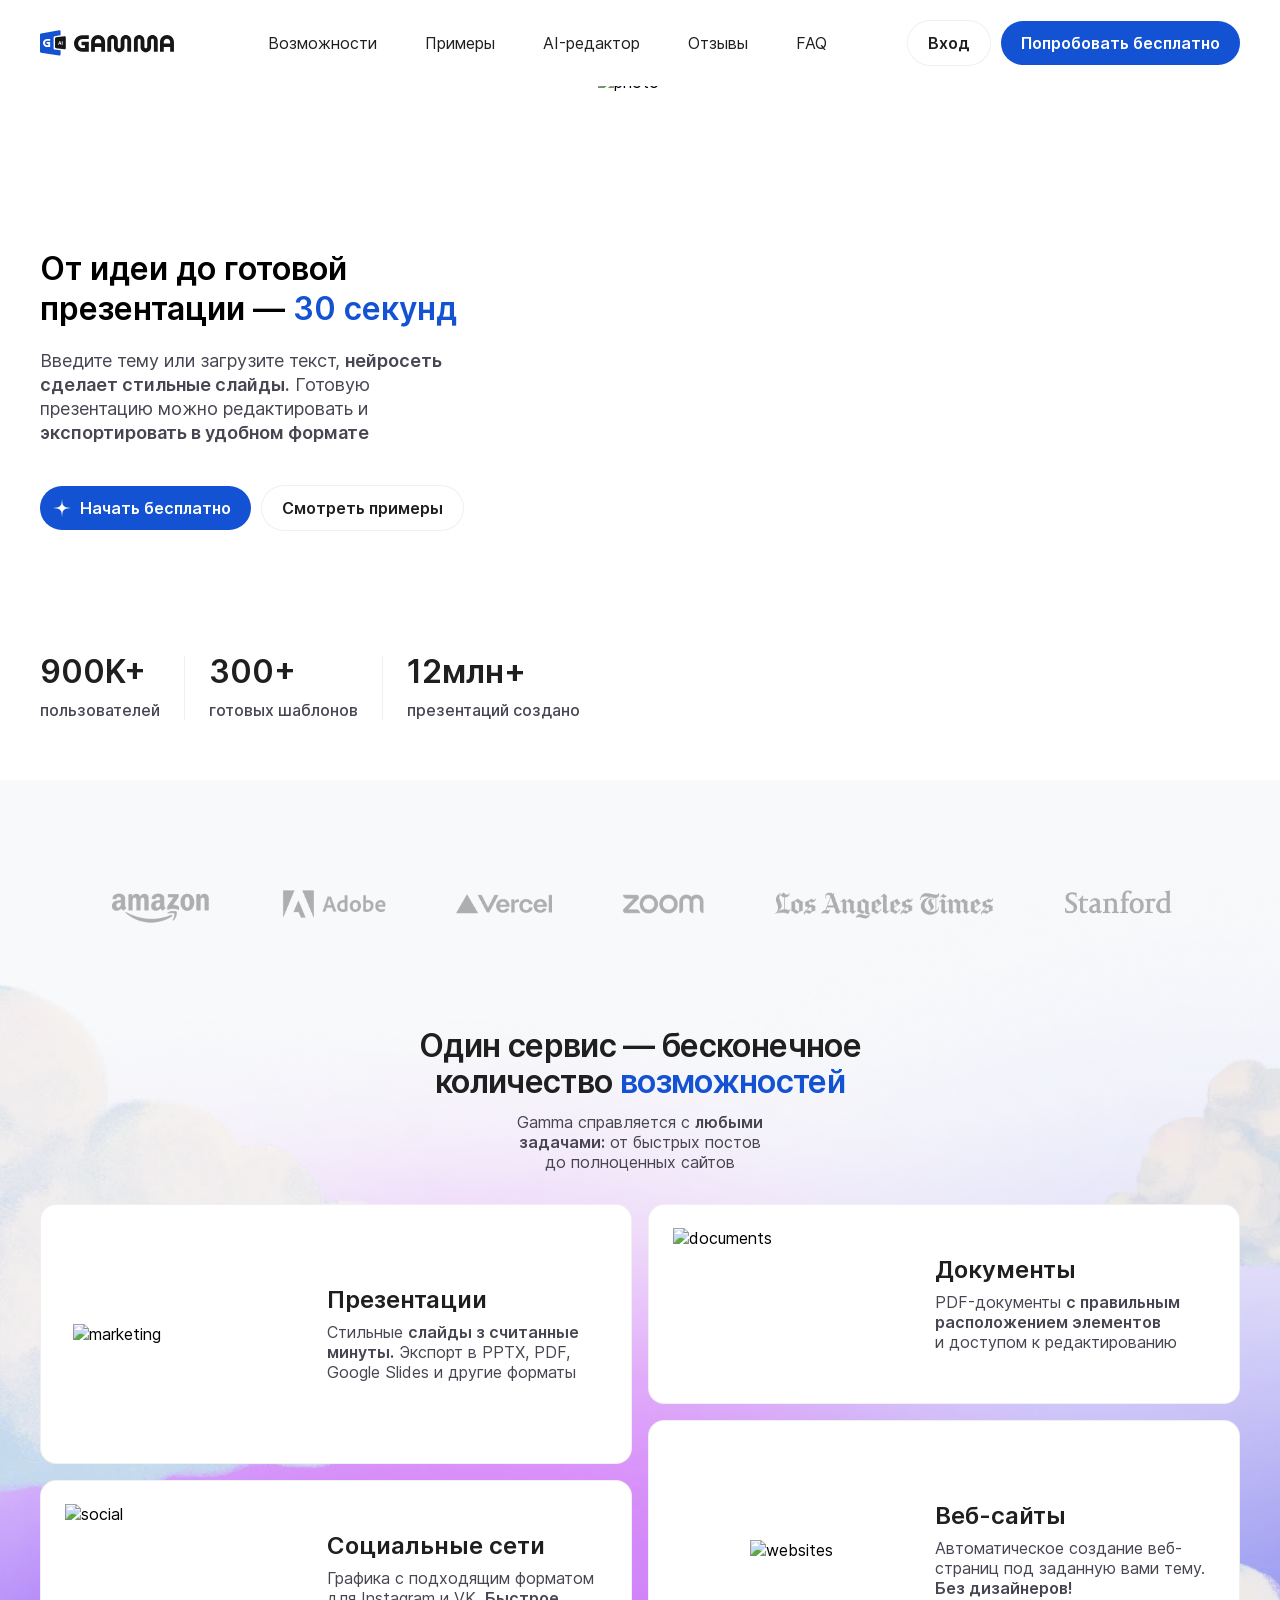
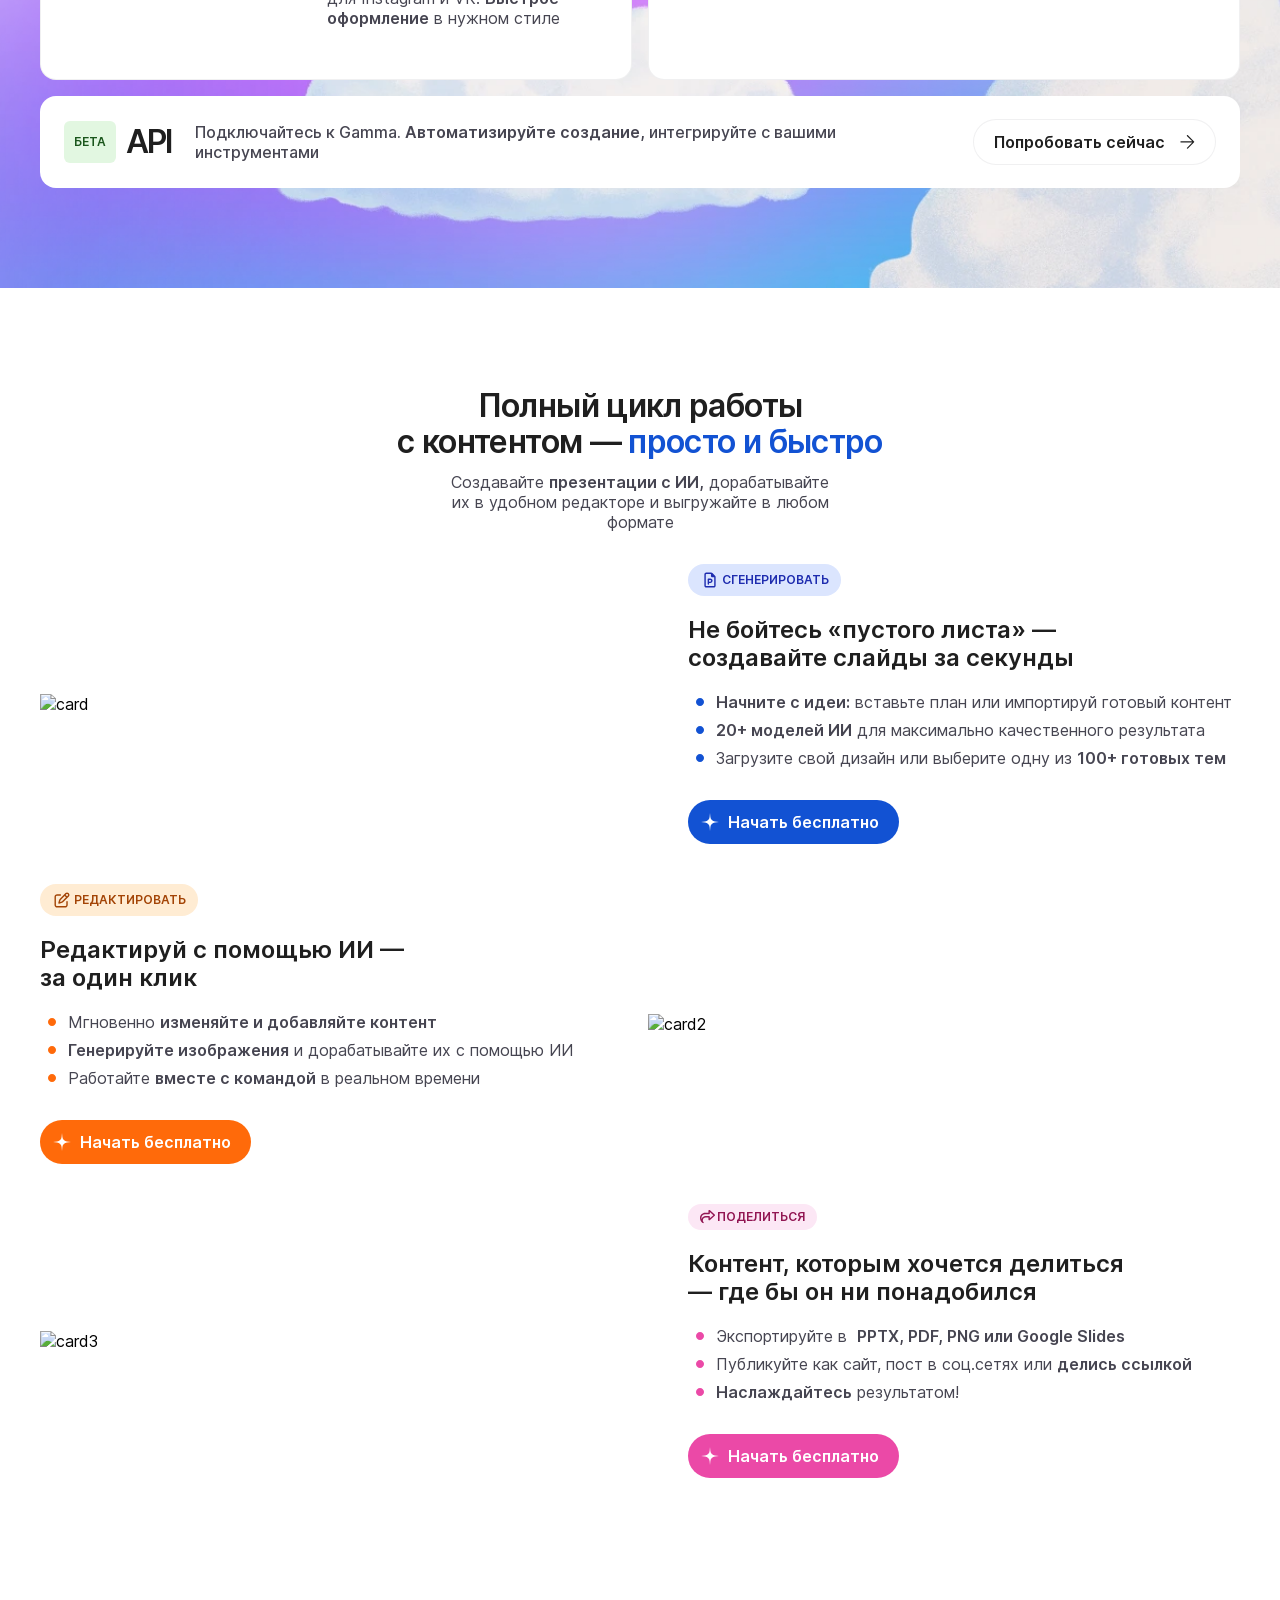
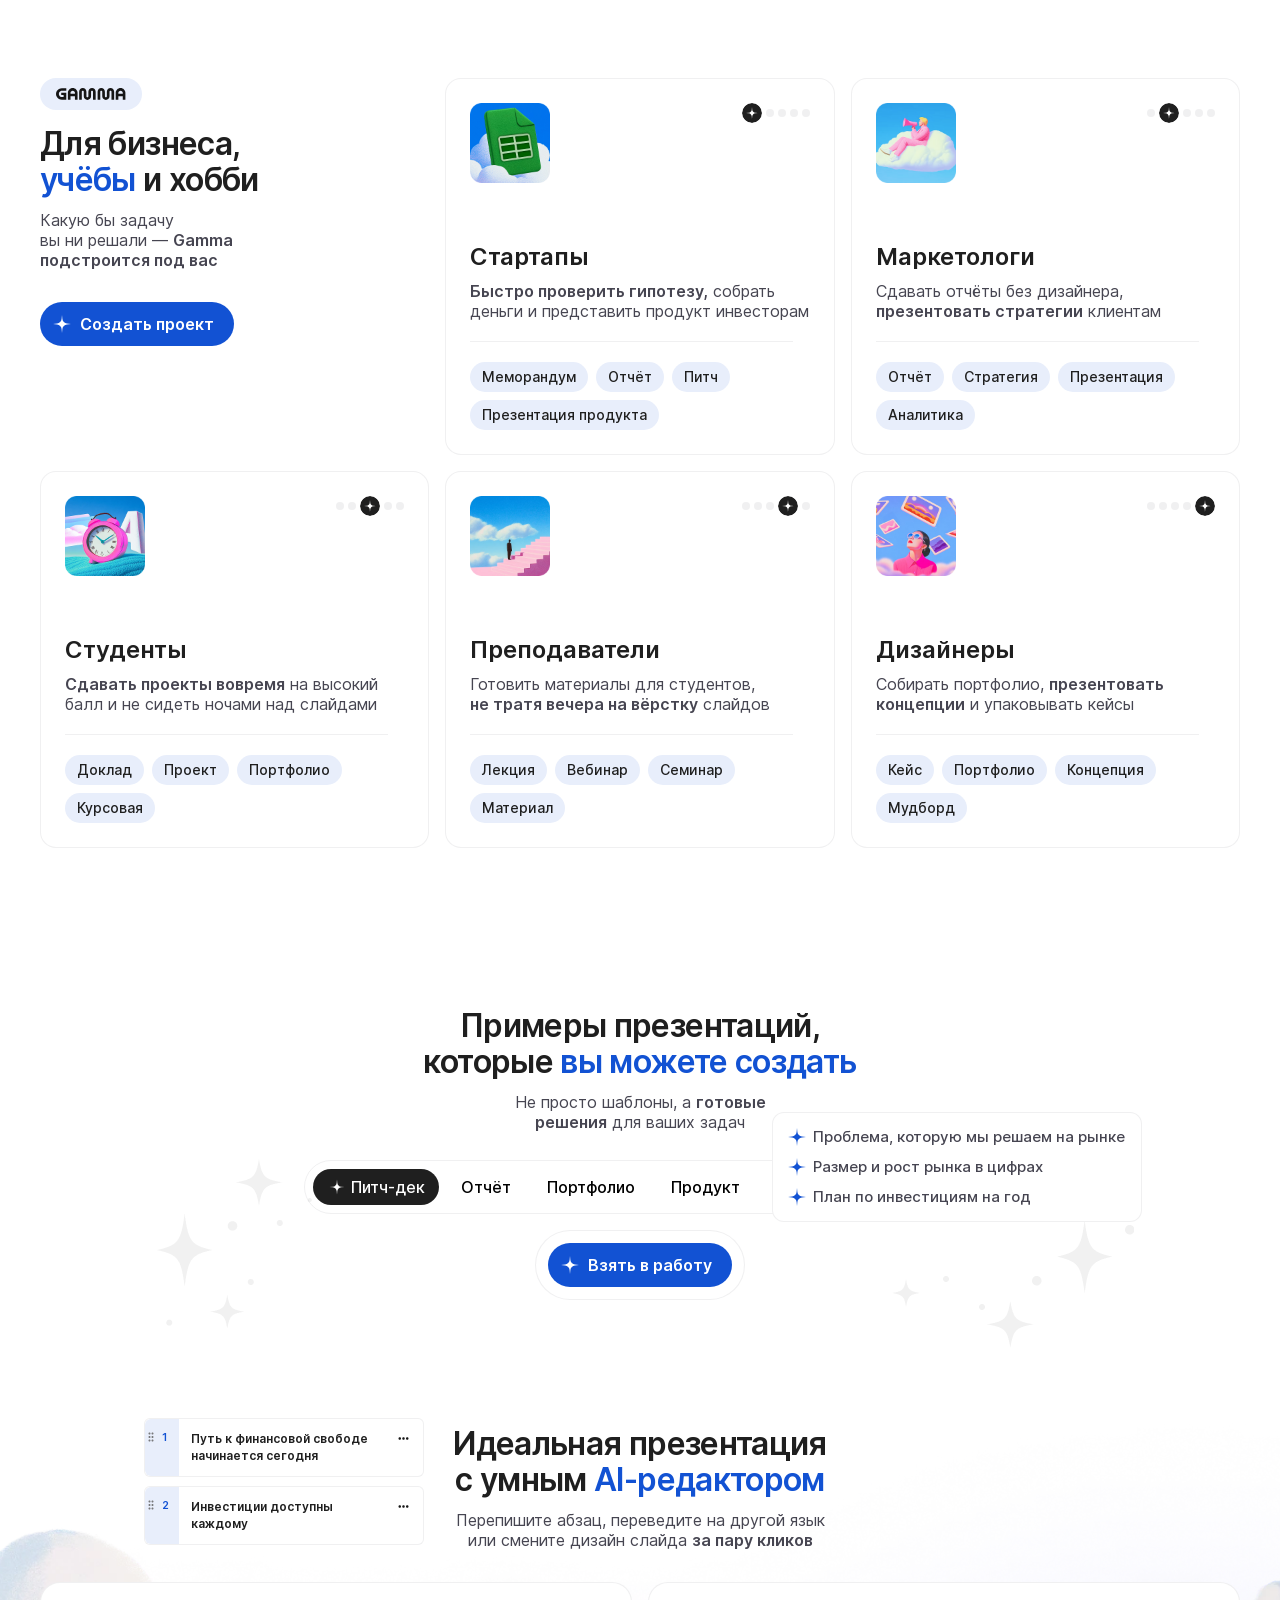
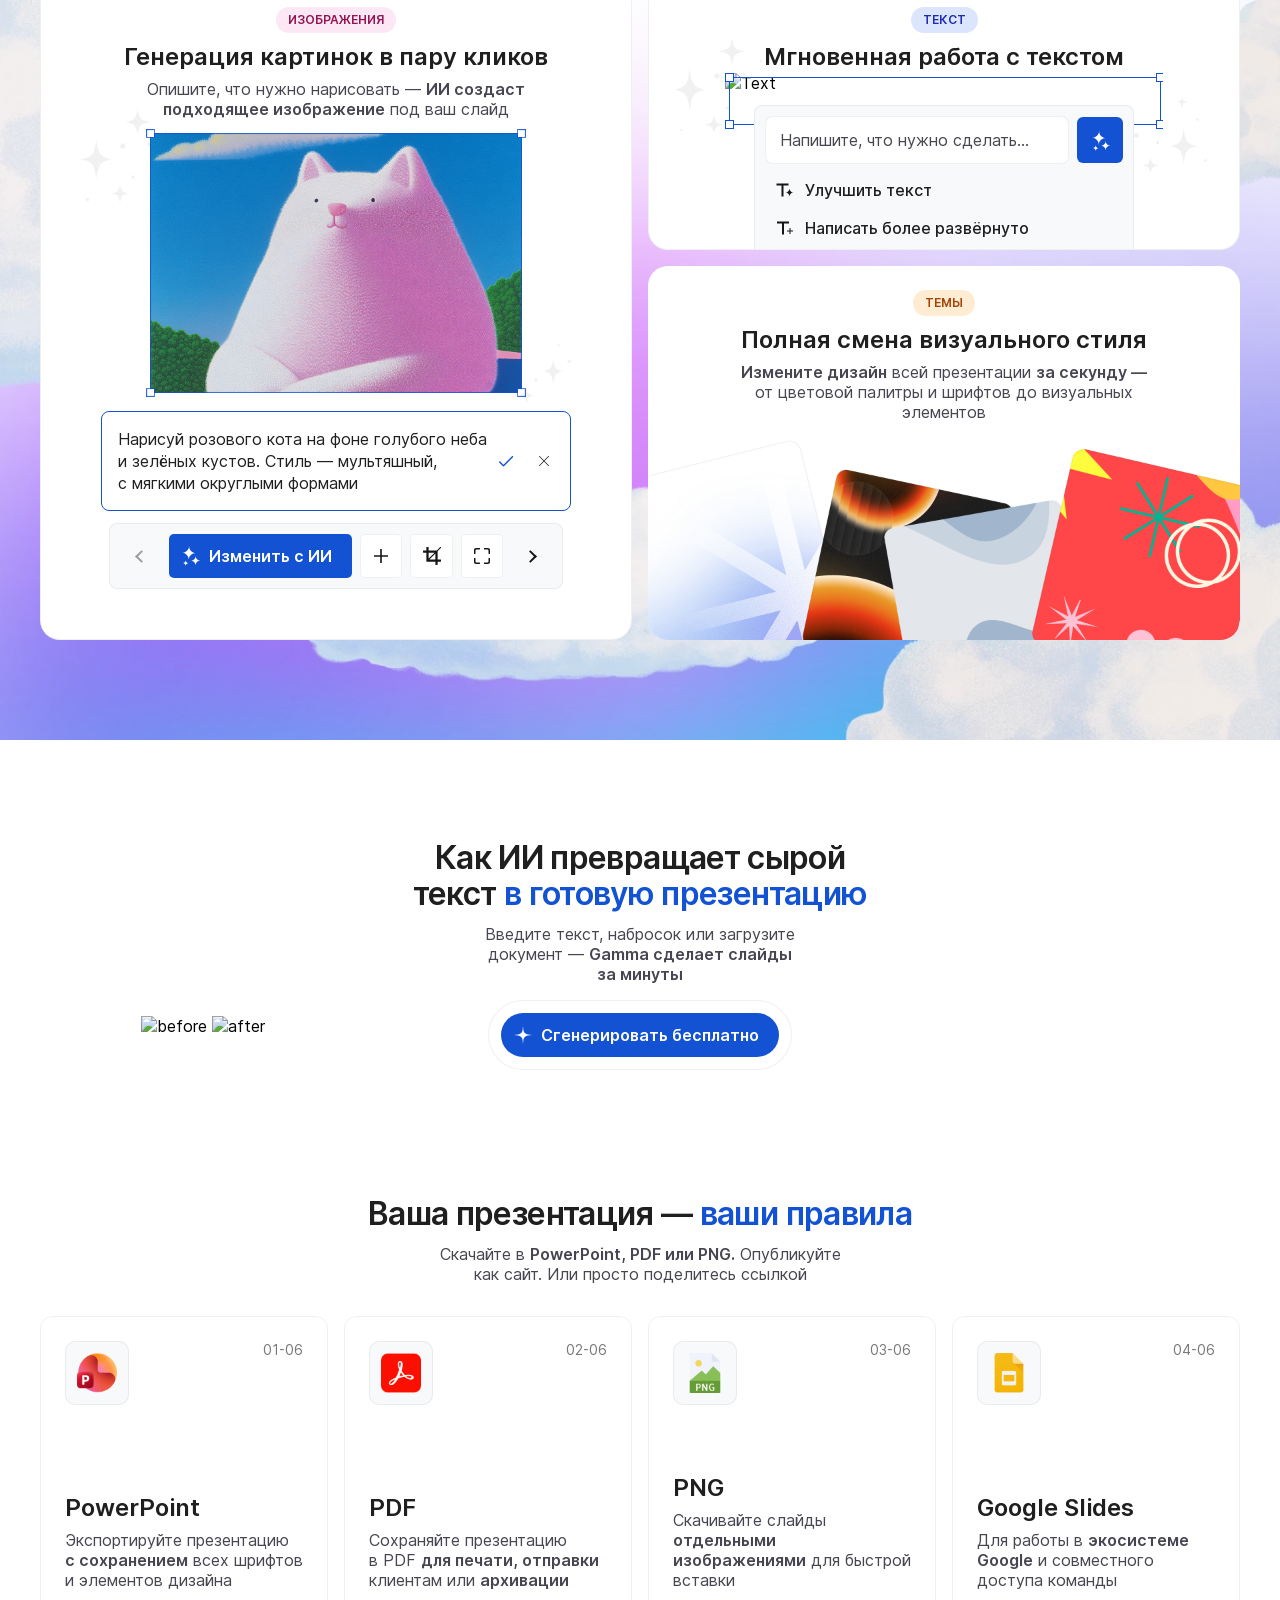
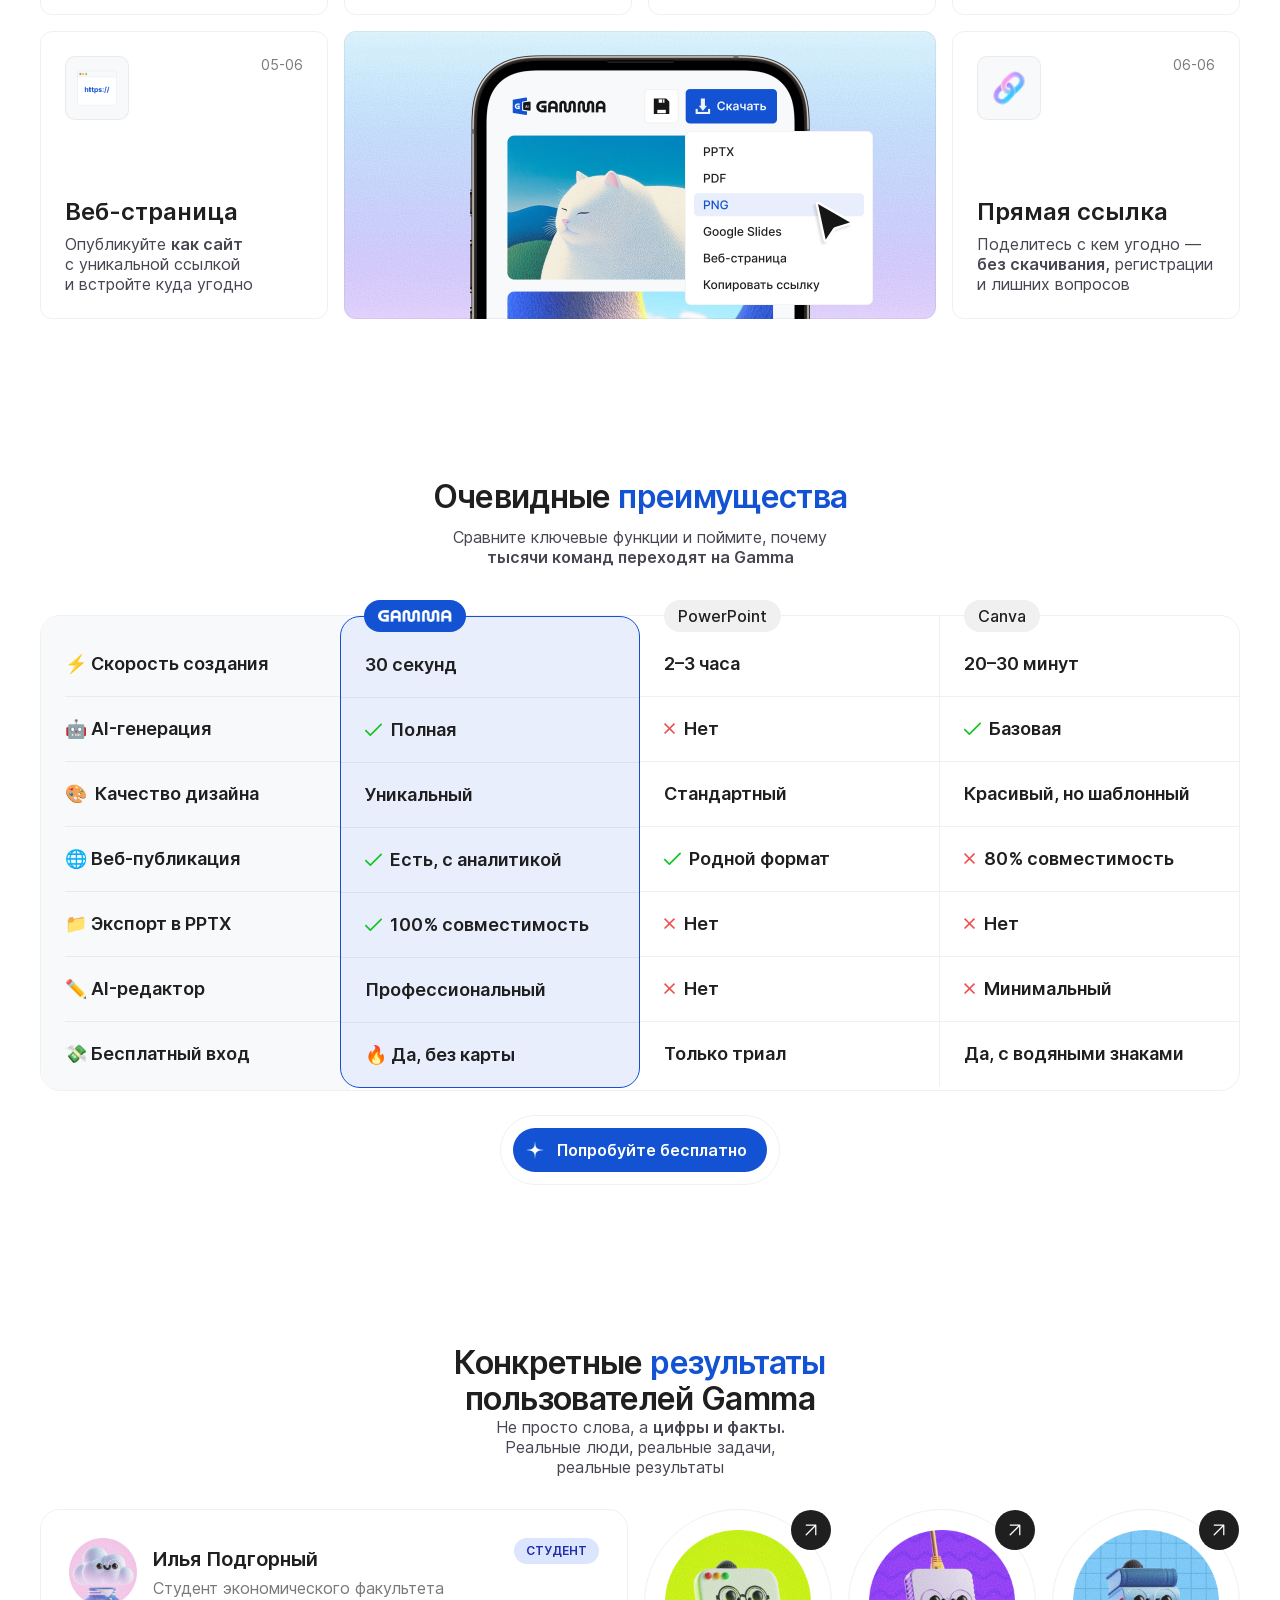
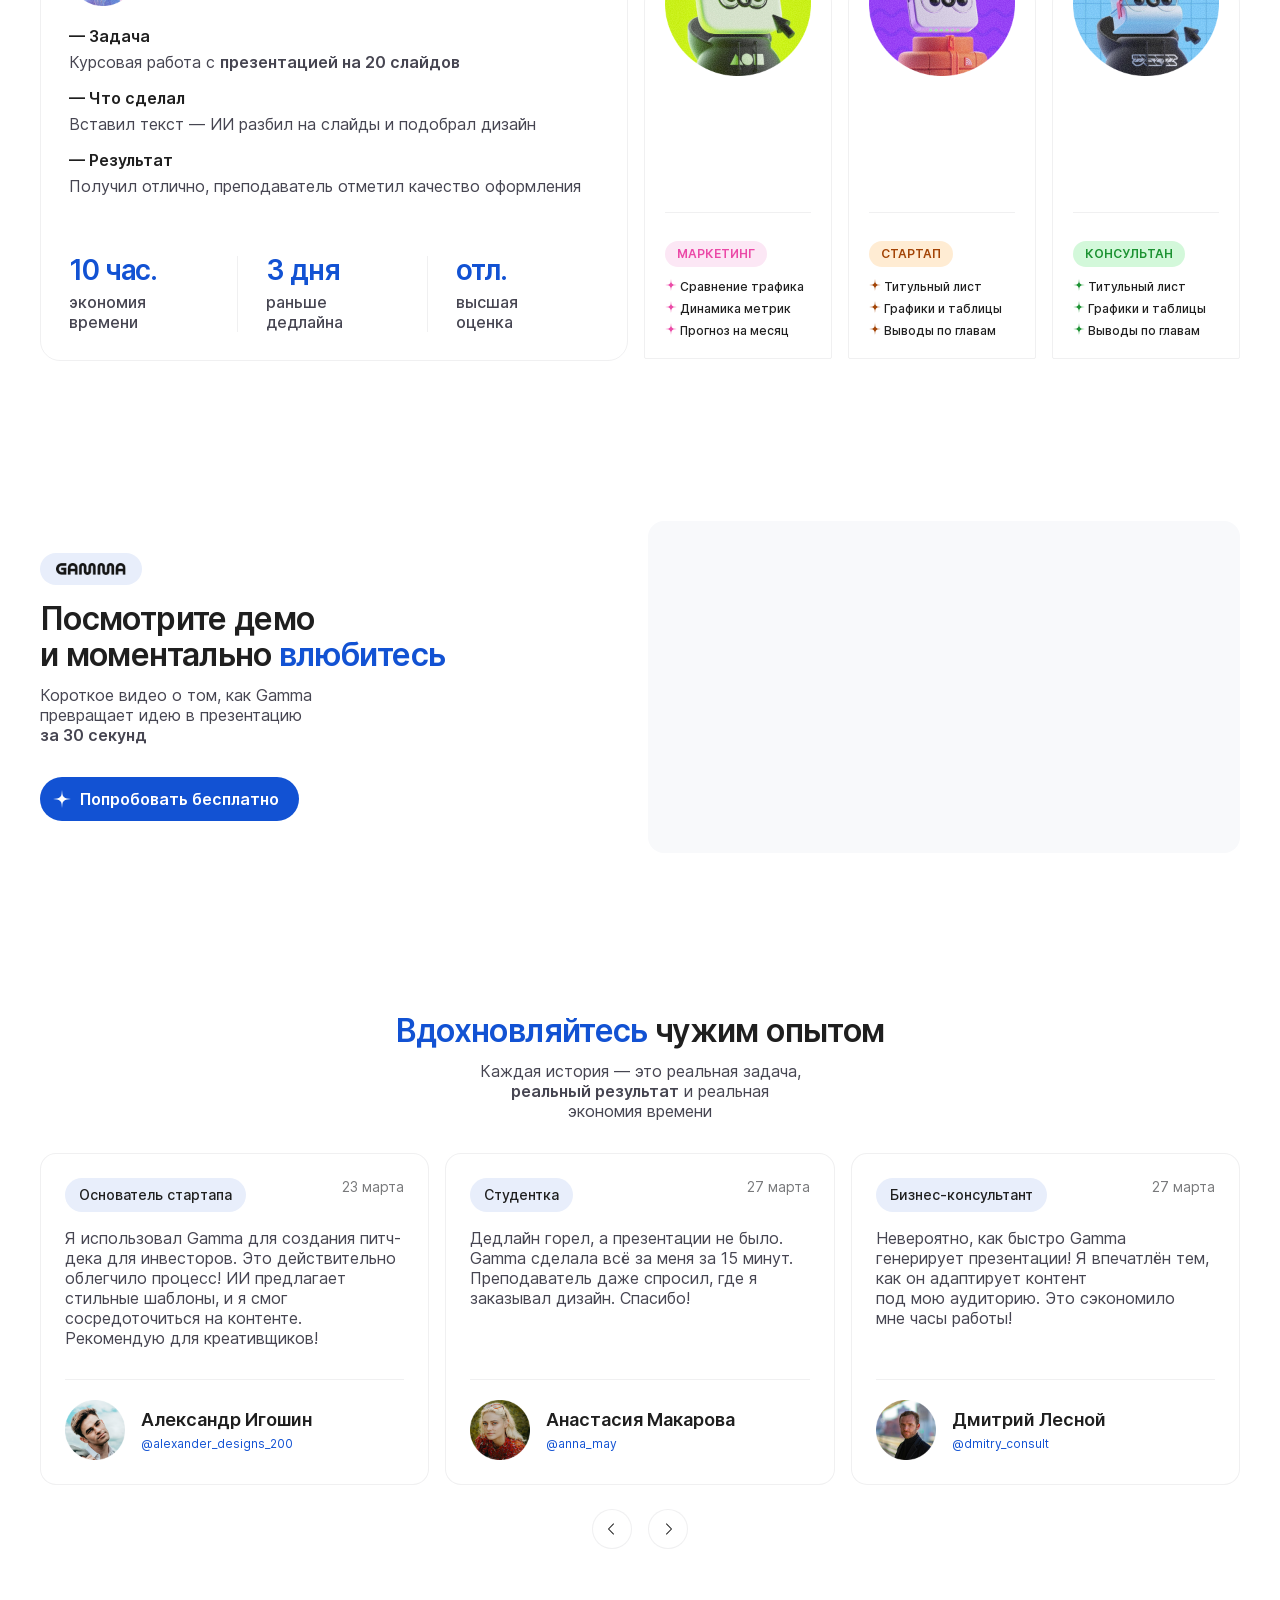
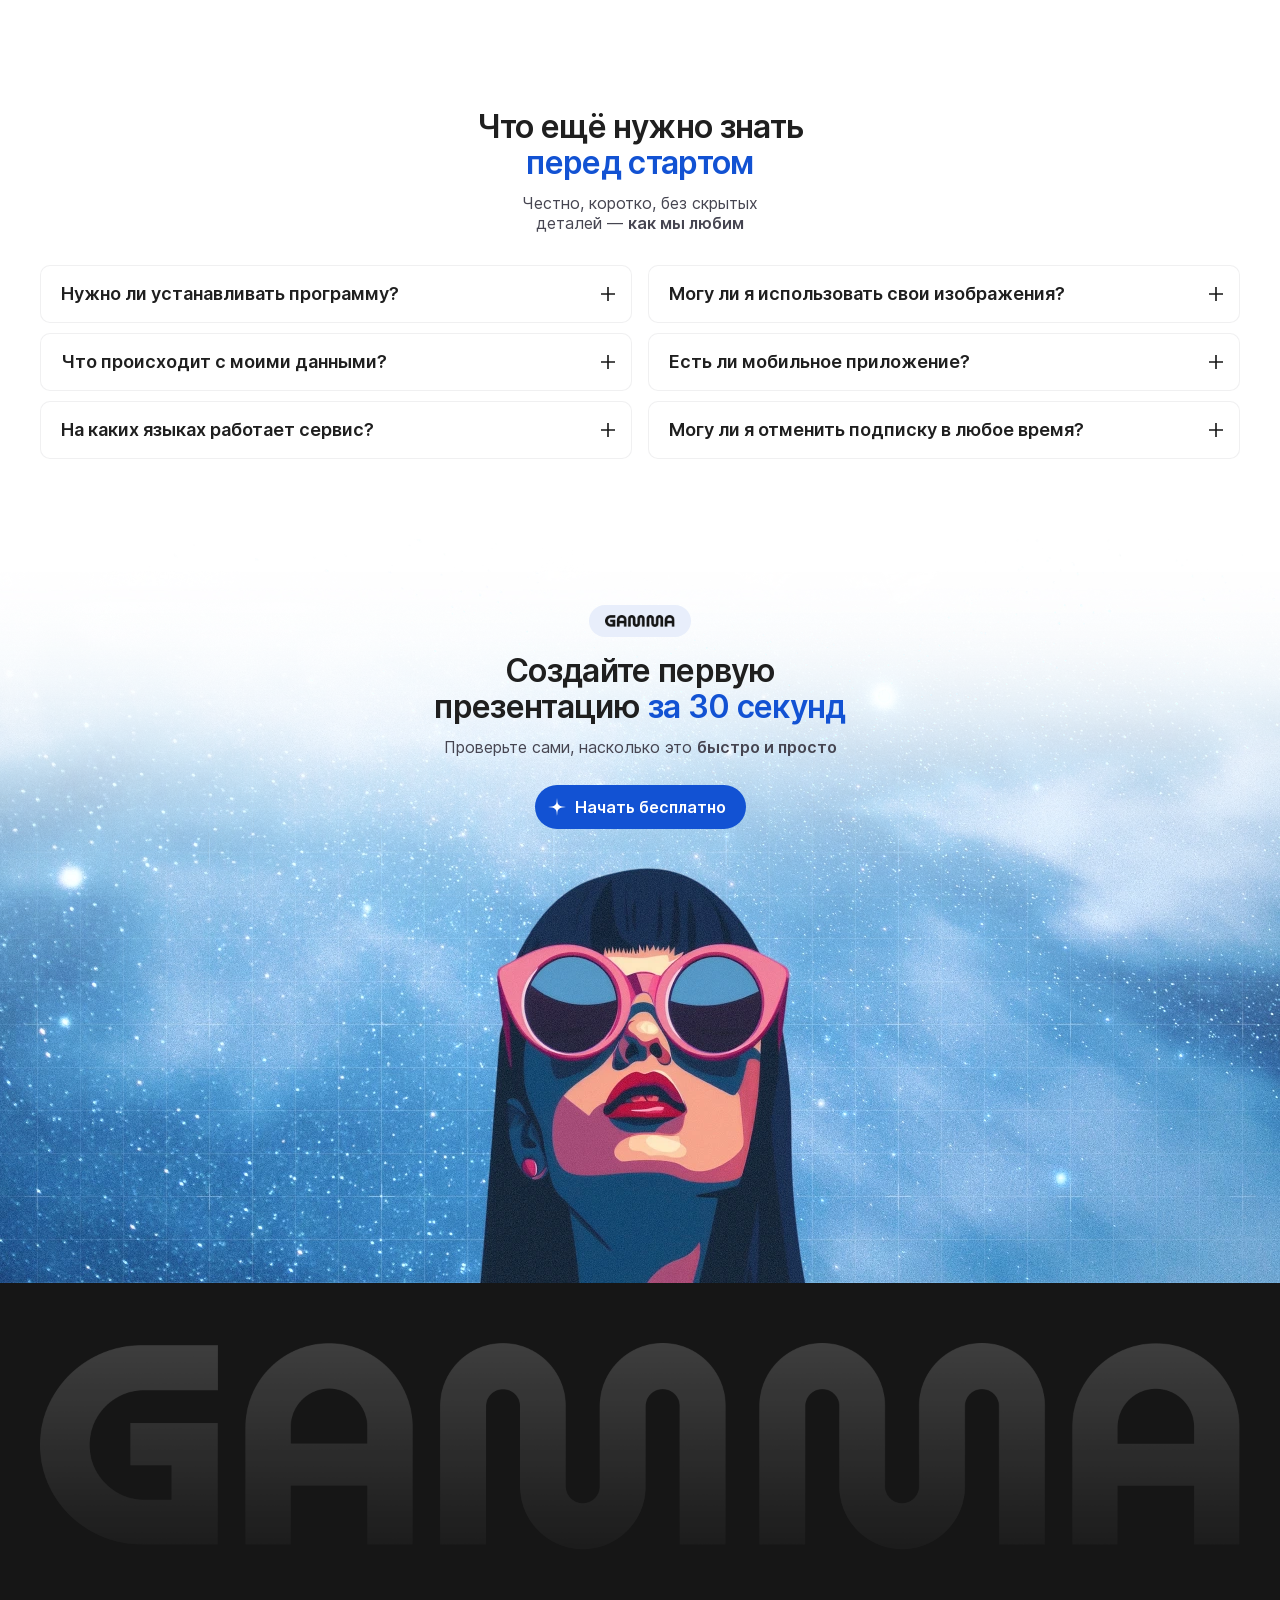
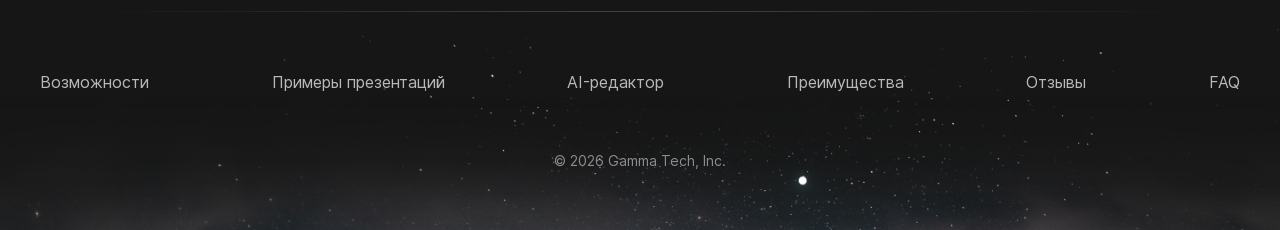
==== commit 6d931bc1: "adjhjh" ====
--- a/gamma-ru.html
+++ b/gamma-ru.html
@@ -1895,11 +1895,12 @@
 
 
 <script src="./assets/js/jquery-3.6.4.js"></script>
-
-<script src="./assets/js/jquery.twentytwenty.js"></script>
-<script src="./assets/js/jquery.event.move.js"></script>
 <script src="./assets/js/swiper-bundle.min.js"></script>
+<script src="./assets/js/slider.js"></script>
 <script src="https://cdn.jsdelivr.net/npm/@splidejs/splide@4.1.4/dist/js/splide.min.js"></script>
 <script src="./assets/js/script.js"></script>
+
+
+
 </body>
 </html>
--- a/style.css
+++ b/style.css
@@ -1,7 +1,6 @@
 @import "assets/font/font.css";
 @import "assets/css/swiper-bundle.min.css";
 @import "assets/css/normalize.css";
-@import "assets/css/twentytwenty.css";
 @import "assets/css/flex.css";
 @import "assets/icons/icon.css";
 @import "assets/css/header.css";
